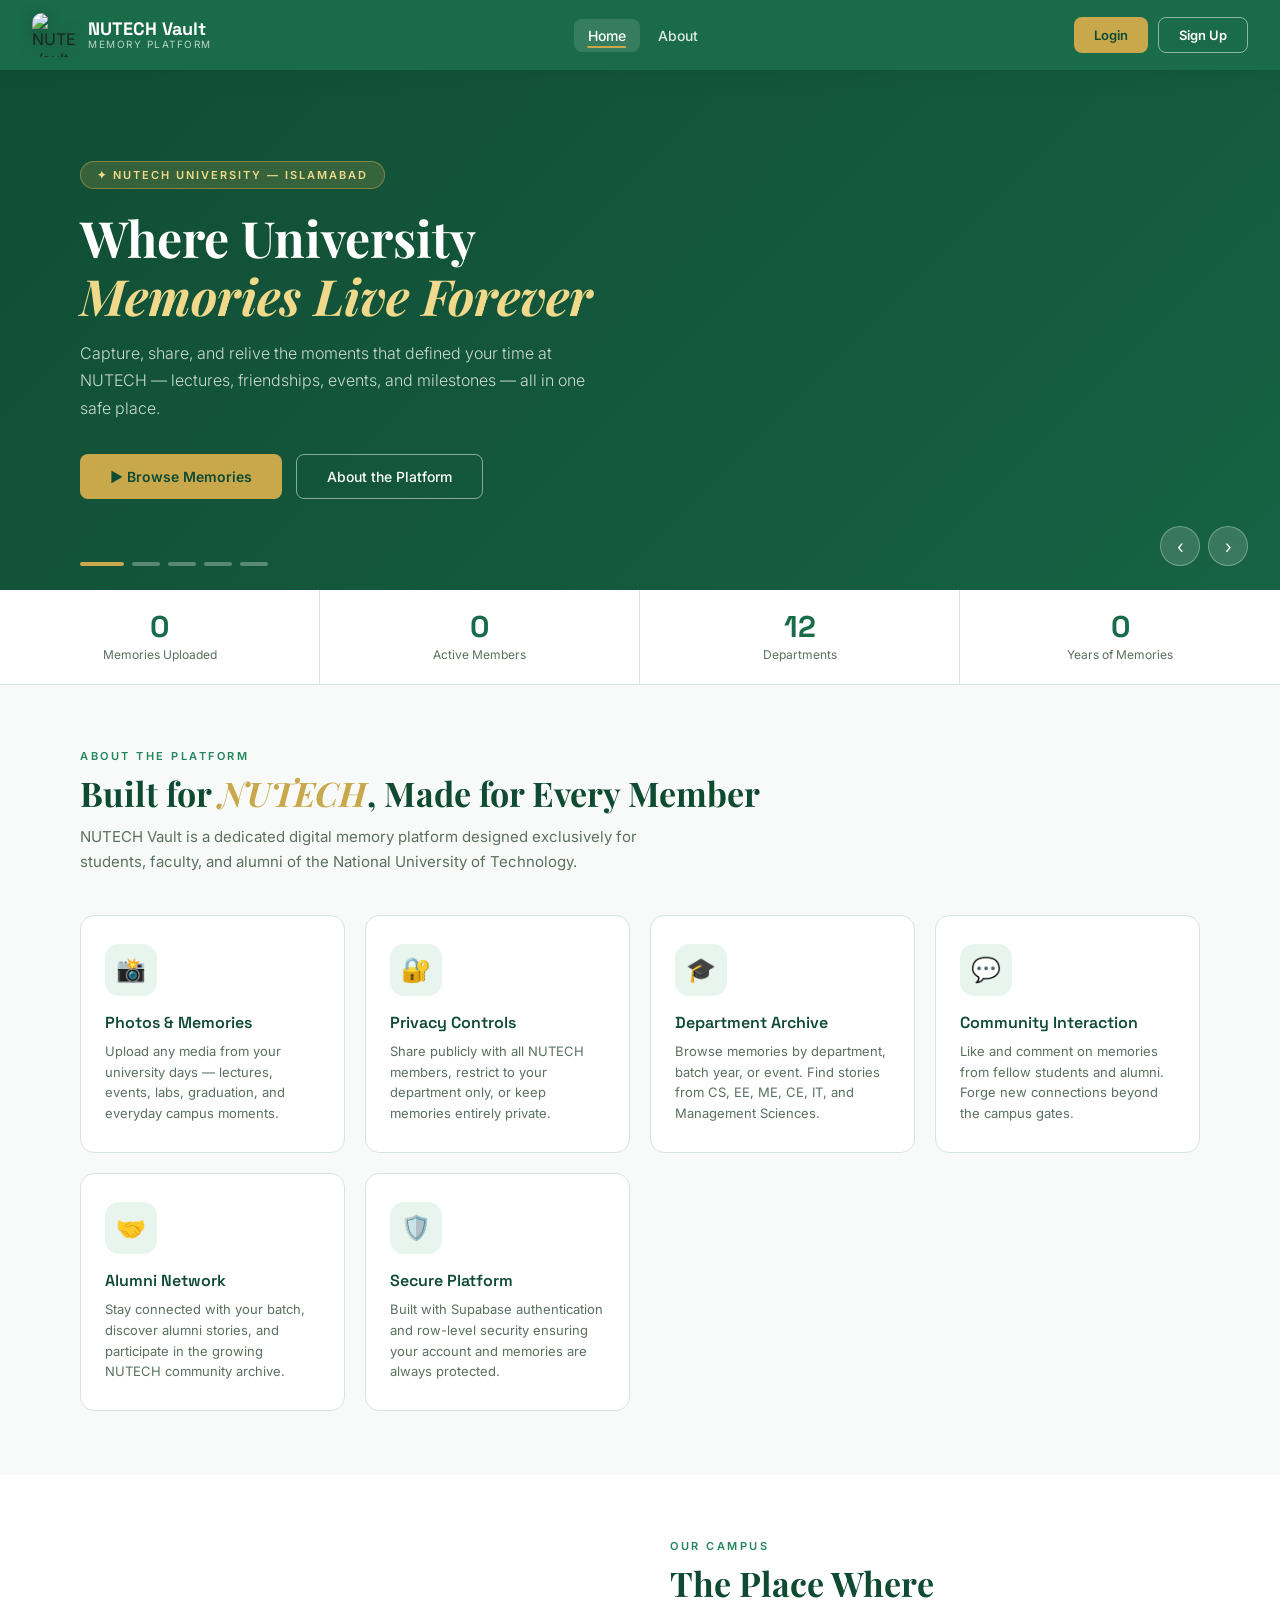
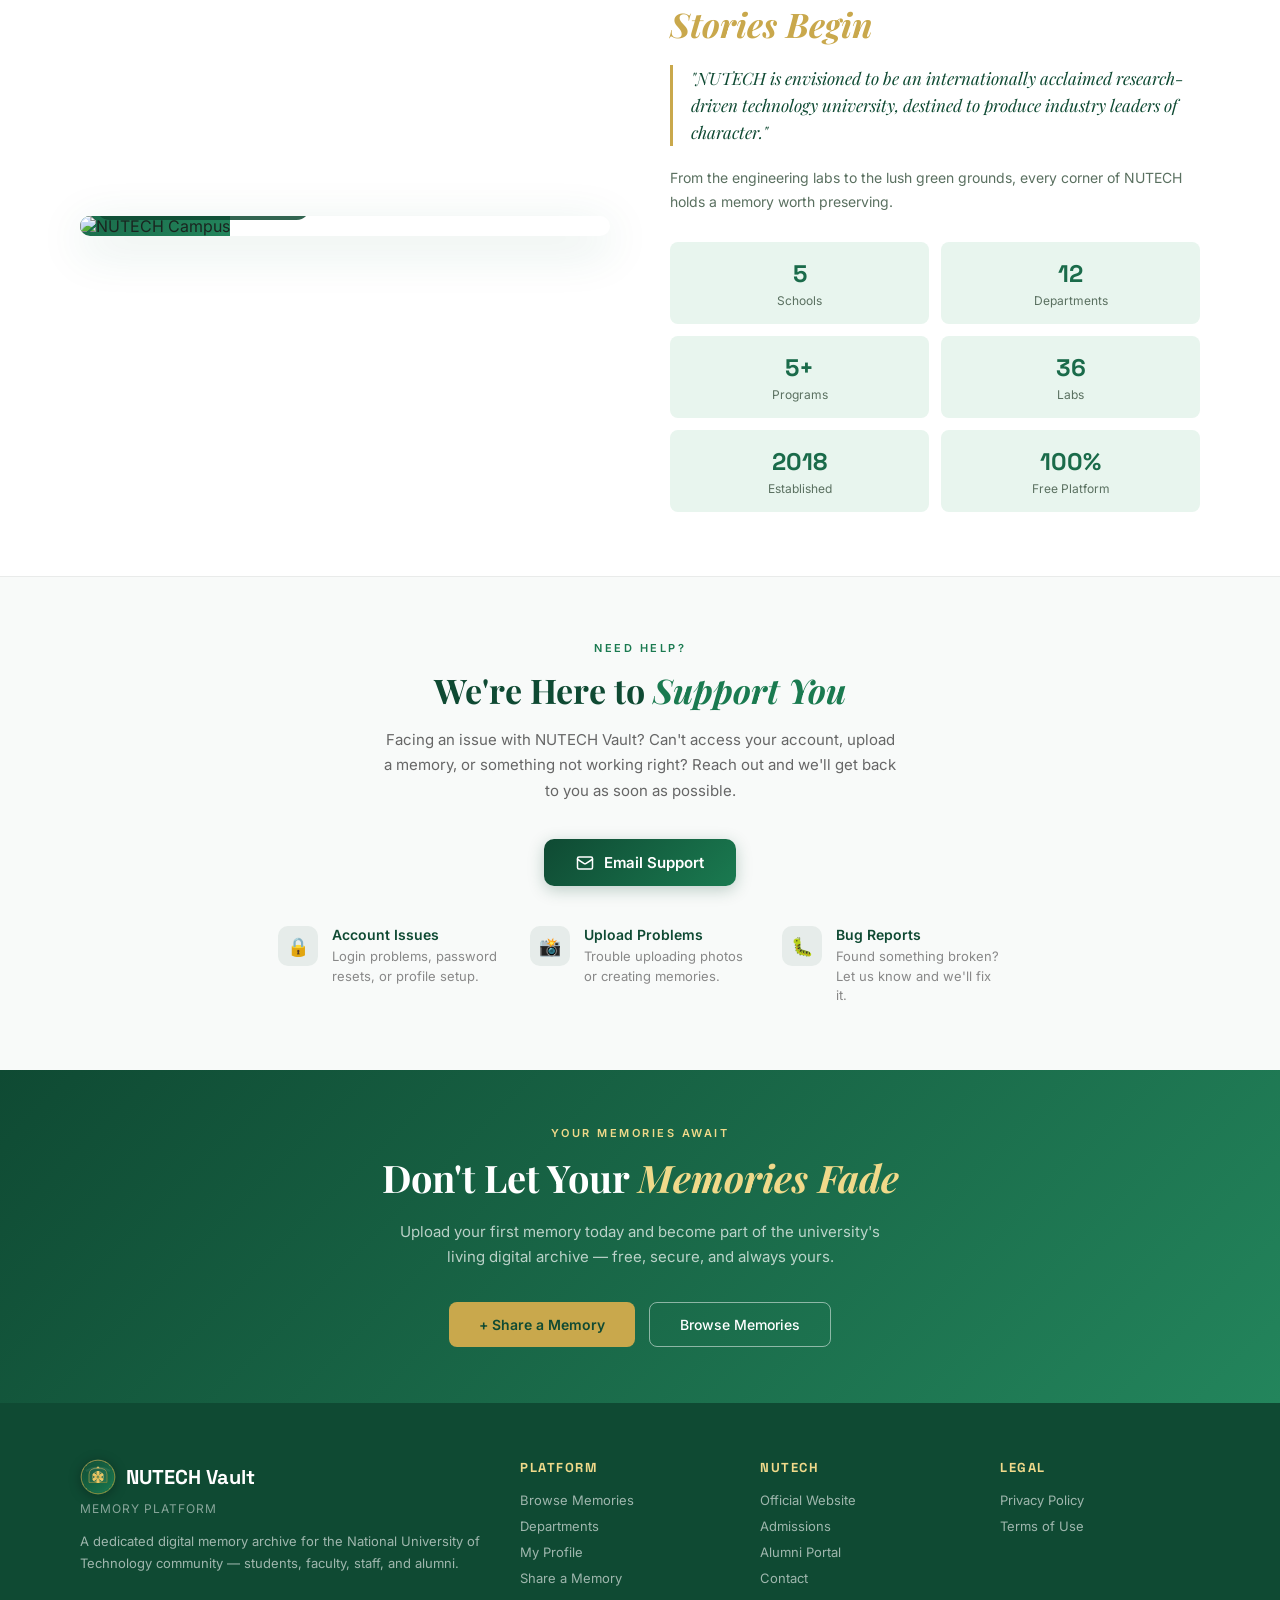
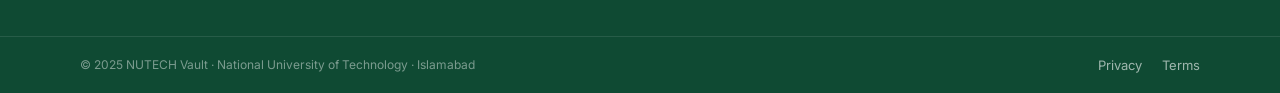
==== index.html @ b5b769e3 "Update index.html" ====
<!DOCTYPE html>
<html lang="en">
<head>
<meta charset="UTF-8">
<meta name="viewport" content="width=device-width, initial-scale=1.0">
<meta name="description" content="NUTECH Vault is a free digital memory platform for students, faculty, and alumni of the National University of Technology (NUTECH), Islamabad. Access university memories, department archives, and more.">
<meta name="keywords" content="NUTECH Vault, NUTECH, National University of Technology, university memories, NUTECH students, Islamabad university, NUTECH alumni">
<meta name="author" content="NUTECH Vault">
<meta name="robots" content="index, follow">

<!-- Open Graph / WhatsApp / Facebook preview -->
<meta property="og:type" content="website">
<meta property="og:url" content="https://nutech-vault.netlify.app/">
<meta property="og:title" content="NUTECH Vault — University Memory Platform">
<meta property="og:description" content="A free digital memory platform for NUTECH students, faculty, and alumni. Preserve and share your university memories.">
<meta property="og:image" content="https://nutech-vault.netlify.app/IMG_2623.png">

<!-- Twitter / X preview -->
<meta name="twitter:card" content="summary_large_image">
<meta name="twitter:title" content="NUTECH Vault — University Memory Platform">
<meta name="twitter:description" content="A free digital memory platform for NUTECH students, faculty, and alumni.">
<meta name="twitter:image" content="https://nutech-vault.netlify.app/IMG_2623.png">

<title>NUTECH Vault — University Memory Platform</title>

<!-- Favicon -->
<link rel="icon" type="image/x-icon" href="favicon.ico">
<link rel="icon" type="image/png" sizes="32x32" href="favicon-32x32.png">
<link rel="icon" type="image/png" sizes="16x16" href="favicon-16x16.png">
<link rel="apple-touch-icon" sizes="180x180" href="apple-touch-icon.png">
<link rel="manifest" href="site.webmanifest">
<link rel="preconnect" href="https://fonts.googleapis.com">
<link href="https://fonts.googleapis.com/css2?family=Playfair+Display:ital,wght@0,500;0,700;1,500&family=Inter:wght@300;400;500;600&family=Space+Grotesk:wght@400;500;600;700&display=swap" rel="stylesheet">

<!-- Stylesheet -->
<link rel="stylesheet" href="style.css">

<!-- Supabase SDK -->
<script src="https://cdn.jsdelivr.net/npm/@supabase/supabase-js@2"></script>

<!-- JSON-LD: Google Search logo, description, and organization info -->
<script type="application/ld+json">
{
  "@context": "https://schema.org",
  "@type": "WebSite",
  "name": "NUTECH Vault",
  "url": "https://nutech-vault.netlify.app/",
  "description": "NUTECH Vault is a free digital memory platform for students, faculty, and alumni of the National University of Technology (NUTECH), Islamabad. Capture, share, and relive your university memories.",
  "potentialAction": {
    "@type": "SearchAction",
    "target": {
      "@type": "EntryPoint",
      "urlTemplate": "https://nutech-vault.netlify.app/?q={search_term_string}"
    },
    "query-input": "required name=search_term_string"
  }
}
</script>
<script type="application/ld+json">
{
  "@context": "https://schema.org",
  "@type": "Organization",
  "name": "NUTECH Vault",
  "url": "https://nutech-vault.netlify.app/",
  "logo": {
    "@type": "ImageObject",
    "url": "https://nutech-vault.netlify.app/android-chrome-512x512.png",
    "width": 512,
    "height": 512
  },
  "description": "A free digital memory platform for NUTECH students, faculty, and alumni. Preserve and share your university moments — lectures, events, friendships, and milestones — all in one safe place.",
  "sameAs": [
    "https://github.com/zafarikomail-cmd/nutech-vault"
  ],
  "foundingDate": "2025",
  "areaServed": "Islamabad, Pakistan",
  "knowsAbout": [
    "University Memories",
    "NUTECH",
    "National University of Technology",
    "Student Archives",
    "Academic Events"
  ]
}
</script>
</head>
<body>

<!-- ══════════════════════════════════════════════════
     TOAST NOTIFICATION CONTAINER
══════════════════════════════════════════════════ -->
<div class="toast-container" id="toast-container" aria-live="polite" aria-atomic="false"></div>

<!-- ══════════════════════════════════════════════════
     LOADING OVERLAY
══════════════════════════════════════════════════ -->
<div id="loadingOverlay" class="loading-overlay">
  <div class="loading-spinner"></div>
</div>

<!-- ══════════════════════════════════════════════════
     NAVBAR
══════════════════════════════════════════════════ -->
<nav class="navbar" id="main-nav">
  <div class="nav-brand" onclick="showPage('home')" style="cursor:pointer">
    <img class="nav-logo-img" src="IMG_2623.png" alt="NUTECH Vault Logo">
    <div class="nav-brand-text">
      <span class="nav-brand-name">NUTECH Vault</span>
      <span class="nav-brand-sub">Memory Platform</span>
    </div>
  </div>

  <!-- Guest navigation -->
  <ul class="nav-center" id="nav-links-guest" style="list-style:none;display:flex;gap:4px">
    <li><button class="nav-link active" data-page="home" onclick="showPage('home')">Home</button></li>
    <li><button class="nav-link" data-page="about" onclick="showPage('about')">About</button></li>
  </ul>

  <!-- Authenticated navigation -->
  <ul class="nav-center" id="nav-links-auth" style="list-style:none;display:none;gap:4px">
    <li><button class="nav-link" data-page="home" onclick="showPage('home')">Home</button></li>
    <li><button class="nav-link" data-page="memories" onclick="showPage('memories')">Memories</button></li>
    <li><button class="nav-link" data-page="departments" onclick="showPage('departments')">Departments</button></li>
    <li><button class="nav-link" data-page="about" onclick="showPage('about')">About</button></li>
    <li><button class="nav-link" data-page="profile" onclick="showPage('profile')">My Profile</button></li>
  </ul>

  <div class="nav-right">
    <!-- Guest buttons -->
    <div id="nav-guest-actions" style="display:flex;gap:10px">
      <button class="nav-btn" onclick="showPage('login')">Login</button>
      <button class="nav-btn" style="background:transparent;border:1.5px solid rgba(255,255,255,0.5);color:#fff" onclick="showPage('signup')">Sign Up</button>
    </div>
    <!-- Authenticated user -->
    <div class="nav-right" id="nav-user-actions" style="display:none;gap:10px;align-items:center">
      <div class="nav-avatar" id="nav-user-initials" onclick="showPage('profile')" title="My Profile" style="cursor:pointer">U</div>
      <span id="nav-user-name" style="color:rgba(255,255,255,0.85);font-size:14px;font-weight:500"></span>
      <button class="nav-btn" id="btn-logout" style="background:rgba(255,255,255,0.15);font-size:13px;padding:7px 14px">Sign Out</button>
    </div>
  </div>

  <!-- Hamburger (mobile) -->
  <button class="hamburger" id="hamburger-btn" aria-label="Toggle navigation menu">
    <span></span><span></span><span></span>
  </button>
</nav>

<!-- Mobile menu -->
<div class="mobile-menu" id="mobile-menu">
  <button class="mobile-menu-close" onclick="document.getElementById('mobile-menu').classList.remove('open')" aria-label="Close menu">✕</button>
  <a onclick="showPage('home');document.getElementById('mobile-menu').classList.remove('open')">🏠 Home</a>
  <a onclick="showPage('about');document.getElementById('mobile-menu').classList.remove('open')">ℹ️ About</a>
  <a id="mob-memories-link" onclick="showPage('memories');document.getElementById('mobile-menu').classList.remove('open')" style="display:none">📸 Memories</a>
  <a id="mob-departments-link" onclick="showPage('departments');document.getElementById('mobile-menu').classList.remove('open')" style="display:none">🏛️ Departments</a>
  <a id="mob-profile-link" onclick="showPage('profile');document.getElementById('mobile-menu').classList.remove('open')" style="display:none">👤 My Profile</a>
  <div class="mobile-divider"></div>
  <a id="mob-login-link" onclick="showPage('login');document.getElementById('mobile-menu').classList.remove('open')">🔑 Sign In</a>
  <a id="mob-signup-link" onclick="showPage('signup');document.getElementById('mobile-menu').classList.remove('open')">✨ Sign Up</a>
  <a id="mob-logout-link" onclick="document.getElementById('btn-logout').click();document.getElementById('mobile-menu').classList.remove('open')" style="display:none">🚪 Sign Out</a>
</div>


<!-- ══════════════════════════════════════════════════
     HOME PAGE
══════════════════════════════════════════════════ -->
<div id="page-home" class="page active">

  <!-- Hero Slideshow -->
  <div class="hero">
    <div class="slide active">
      <div class="slide-bg" style="background-image:url('https://nutech.edu.pk/imgs/slider/50544slide_pc_02.webp');background-color:#1a6b4a"></div>
      <div class="slide-overlay"></div>
      <div class="slide-content">
        <div class="slide-badge">✦ NUTECH University — Islamabad</div>
        <h1 class="slide-title">Where University<br><em>Memories Live Forever</em></h1>
        <p class="slide-desc">Capture, share, and relive the moments that defined your time at NUTECH — lectures, friendships, events, and milestones — all in one safe place.</p>
        <div class="slide-cta">
          <button class="btn-primary" onclick="navigateTo('memories')">▶ Browse Memories</button>
          <button class="btn-ghost-white" onclick="showPage('about')">About the Platform</button>
        </div>
      </div>
    </div>
    <div class="slide">
      <div class="slide-bg" style="background-image:url('nutech-campus-3.png');background-color:#0f4a33"></div>
      <div class="slide-overlay"></div>
      <div class="slide-content">
        <div class="slide-badge">✦ For NUTECH Members Only</div>
        <h1 class="slide-title">Your Academic Journey,<br><em>Archived with Pride</em></h1>
        <p class="slide-desc">From first-year orientation to graduation day — every chapter of your NUTECH story belongs here. Private, secure, and always yours.</p>
        <div class="slide-cta">
          <button class="btn-primary" onclick="navigateTo('departments')">Explore Departments</button>
          <button class="btn-ghost-white" onclick="navigateTo('memories')">Browse Memories</button>
        </div>
      </div>
    </div>
    <div class="slide">
      <div class="slide-bg" style="background-image:url('nutech-students.png');background-color:#23855c"></div>
      <div class="slide-overlay"></div>
      <div class="slide-content">
        <div class="slide-badge">✦ Leading to Progress and Excellence</div>
        <h1 class="slide-title">Share Memories,<br><em>Build a Legacy</em></h1>
        <p class="slide-desc">Connect with alumni, discover stories from past batches, and contribute to the living archive of NUTECH's proud history and vibrant culture.</p>
        <div class="slide-cta">
          <button class="btn-primary" onclick="showPage('memories')">Browse Memories</button>
          <button class="btn-ghost-white" onclick="showPage('about')">About the Platform</button>
        </div>
      </div>
    </div>
    <div class="slide">
      <div class="slide-bg" style="background-image:url('nutech-campus-1.png');background-color:#1a6b4a"></div>
      <div class="slide-overlay"></div>
      <div class="slide-content">
        <div class="slide-badge">✦ NUTECH Campus — Islamabad</div>
        <h1 class="slide-title">Our Campus,<br><em>Your Second Home</em></h1>
        <p class="slide-desc">Every corner of NUTECH holds a story worth preserving — from the engineering labs to the green grounds that witnessed your best years.</p>
        <div class="slide-cta">
          <button class="btn-primary" onclick="navigateTo('memories')">Browse Memories</button>
          <button class="btn-ghost-white" onclick="showPage('about')">About the Platform</button>
        </div>
      </div>
    </div>
    <div class="slide">
      <div class="slide-bg" style="background-image:url('nutech-campus-2.jpg');background-color:#0f4a33"></div>
      <div class="slide-overlay"></div>
      <div class="slide-content">
        <div class="slide-badge">✦ National University of Technology</div>
        <h1 class="slide-title">Pride of NUTECH,<br><em>Preserved Forever</em></h1>
        <p class="slide-desc">From the Administration Block to graduation day — archive every milestone of your NUTECH journey in one secure, permanent place.</p>
        <div class="slide-cta">
          <button class="btn-primary" onclick="showPage('signup')">Join the Archive</button>
          <button class="btn-ghost-white" onclick="navigateTo('memories')">Browse Memories</button>
        </div>
      </div>
    </div>
    <div class="slide-indicators">
      <button class="slide-dot active" onclick="goSlide(0)"></button>
      <button class="slide-dot" onclick="goSlide(1)"></button>
      <button class="slide-dot" onclick="goSlide(2)"></button>
      <button class="slide-dot" onclick="goSlide(3)"></button>
      <button class="slide-dot" onclick="goSlide(4)"></button>
    </div>
    <div class="slide-arrows">
      <button class="slide-arrow" onclick="prevSlide()">&#8249;</button>
      <button class="slide-arrow" onclick="nextSlide()">&#8250;</button>
    </div>
  </div>

  <!-- Stats Bar -->
  <div class="stats-bar">
    <div class="stat-item"><div class="stat-num">0</div><div class="stat-label">Memories Uploaded</div></div>
    <div class="stat-item"><div class="stat-num">0</div><div class="stat-label">Active Members</div></div>
    <div class="stat-item"><div class="stat-num">12</div><div class="stat-label">Departments</div></div>
    <div class="stat-item"><div class="stat-num">0</div><div class="stat-label">Years of Memories</div></div>
  </div>

  <!-- Features Section -->
  <div class="section">
    <div class="section-header">
      <div class="section-label">About the Platform</div>
      <h2 class="section-title">Built for <em>NUTECH</em>, Made for Every Member</h2>
      <p class="section-sub">NUTECH Vault is a dedicated digital memory platform designed exclusively for students, faculty, and alumni of the National University of Technology.</p>
    </div>
    <div class="features-grid">
      <div class="feature-card reveal">
        <div class="feature-icon">📸</div>
        <div class="feature-title">Photos & Memories</div>
        <div class="feature-desc">Upload any media from your university days — lectures, events, labs, graduation, and everyday campus moments.</div>
      </div>
      <div class="feature-card reveal">
        <div class="feature-icon">🔐</div>
        <div class="feature-title">Privacy Controls</div>
        <div class="feature-desc">Share publicly with all NUTECH members, restrict to your department only, or keep memories entirely private.</div>
      </div>
      <div class="feature-card reveal">
        <div class="feature-icon">🎓</div>
        <div class="feature-title">Department Archive</div>
        <div class="feature-desc">Browse memories by department, batch year, or event. Find stories from CS, EE, ME, CE, IT, and Management Sciences.</div>
      </div>
      <div class="feature-card reveal">
        <div class="feature-icon">💬</div>
        <div class="feature-title">Community Interaction</div>
        <div class="feature-desc">Like and comment on memories from fellow students and alumni. Forge new connections beyond the campus gates.</div>
      </div>
      <div class="feature-card reveal">
        <div class="feature-icon">🤝</div>
        <div class="feature-title">Alumni Network</div>
        <div class="feature-desc">Stay connected with your batch, discover alumni stories, and participate in the growing NUTECH community archive.</div>
      </div>
      <div class="feature-card reveal">
        <div class="feature-icon">🛡️</div>
        <div class="feature-title">Secure Platform</div>
        <div class="feature-desc">Built with Supabase authentication and row-level security ensuring your account and memories are always protected.</div>
      </div>
    </div>
  </div>

  <!-- Campus Section -->
  <div class="campus-section">
    <div class="campus-inner">
      <div class="campus-img-wrap reveal">
        <img class="campus-img" src="https://nutech.edu.pk/imgs/slider/50544slide_pc_02.webp" alt="NUTECH Campus"
          onerror="this.style.background='linear-gradient(135deg,#1a6b4a,#23855c)';this.style.height='360px'">
        <div class="campus-img-label">📍 NUTECH Campus, Islamabad</div>
      </div>
      <div class="campus-text reveal">
        <div class="section-label">Our Campus</div>
        <h2 class="section-title">The Place Where<br><em>Stories Begin</em></h2>
        <div class="campus-quote">"NUTECH is envisioned to be an internationally acclaimed research-driven technology university, destined to produce industry leaders of character."</div>
        <p style="font-size:14px;color:var(--text-muted);line-height:1.7">From the engineering labs to the lush green grounds, every corner of NUTECH holds a memory worth preserving.</p>
        <div class="campus-stat-row">
          <div class="campus-stat-box"><div class="campus-stat-num">5</div><div class="campus-stat-text">Schools</div></div>
          <div class="campus-stat-box"><div class="campus-stat-num">12</div><div class="campus-stat-text">Departments</div></div>
          <div class="campus-stat-box"><div class="campus-stat-num">5+</div><div class="campus-stat-text">Programs</div></div>
          <div class="campus-stat-box"><div class="campus-stat-num">36</div><div class="campus-stat-text">Labs</div></div>
          <div class="campus-stat-box"><div class="campus-stat-num">2018</div><div class="campus-stat-text">Established</div></div>
          <div class="campus-stat-box"><div class="campus-stat-num">100%</div><div class="campus-stat-text">Free Platform</div></div>
        </div>
      </div>
    </div>
  </div>


  <!-- Support Section -->
  <div style="background:#f8faf9;padding:64px 80px;text-align:center;border-top:1px solid rgba(0,0,0,0.06)">
    <div style="font-size:11px;letter-spacing:2.5px;text-transform:uppercase;color:#1a7a50;font-weight:600;margin-bottom:12px">Need Help?</div>
    <h2 style="font-family:'Playfair Display',serif;font-size:34px;color:#0f4a33;margin:0 0 14px">We&#39;re Here to <em style="color:#1a7a50">Support You</em></h2>
    <p style="font-size:15px;color:#666;max-width:520px;margin:0 auto 36px;line-height:1.7">Facing an issue with NUTECH Vault? Can&#39;t access your account, upload a memory, or something not working right? Reach out and we&#39;ll get back to you as soon as possible.</p>
    <div style="margin-bottom:40px">
      <a href="mailto:zafarikomail@gmail.com"
         style="display:inline-flex;align-items:center;gap:10px;background:linear-gradient(135deg,#0f4a33,#1a7a50);color:white;text-decoration:none;padding:14px 32px;border-radius:10px;font-size:15px;font-weight:600;box-shadow:0 4px 16px rgba(15,74,51,0.25)">
        <svg width="18" height="18" viewBox="0 0 24 24" fill="none" stroke="currentColor" stroke-width="2" stroke-linecap="round" stroke-linejoin="round"><rect x="2" y="4" width="20" height="16" rx="2"/><path d="m22 7-8.97 5.7a1.94 1.94 0 0 1-2.06 0L2 7"/></svg>
        Email Support
      </a>

    </div>
    <div style="display:flex;gap:32px;justify-content:center;flex-wrap:wrap">
      <div style="display:flex;align-items:flex-start;gap:14px;max-width:220px;text-align:left">
        <div style="width:40px;height:40px;border-radius:10px;background:rgba(15,74,51,0.08);display:flex;align-items:center;justify-content:center;flex-shrink:0;font-size:18px">&#128274;</div>
        <div><div style="font-weight:600;color:#0f4a33;font-size:14px;margin-bottom:4px">Account Issues</div><div style="font-size:13px;color:#888;line-height:1.5">Login problems, password resets, or profile setup.</div></div>
      </div>
      <div style="display:flex;align-items:flex-start;gap:14px;max-width:220px;text-align:left">
        <div style="width:40px;height:40px;border-radius:10px;background:rgba(15,74,51,0.08);display:flex;align-items:center;justify-content:center;flex-shrink:0;font-size:18px">&#128248;</div>
        <div><div style="font-weight:600;color:#0f4a33;font-size:14px;margin-bottom:4px">Upload Problems</div><div style="font-size:13px;color:#888;line-height:1.5">Trouble uploading photos or creating memories.</div></div>
      </div>
      <div style="display:flex;align-items:flex-start;gap:14px;max-width:220px;text-align:left">
        <div style="width:40px;height:40px;border-radius:10px;background:rgba(15,74,51,0.08);display:flex;align-items:center;justify-content:center;flex-shrink:0;font-size:18px">&#128027;</div>
        <div><div style="font-weight:600;color:#0f4a33;font-size:14px;margin-bottom:4px">Bug Reports</div><div style="font-size:13px;color:#888;line-height:1.5">Found something broken? Let us know and we&#39;ll fix it.</div></div>
      </div>
    </div>
  </div>

  <!-- CTA Banner -->
  <div style="background:linear-gradient(135deg,var(--green-dark),var(--green-mid));padding:56px 80px;text-align:center">
    <div style="font-size:11px;letter-spacing:2.5px;text-transform:uppercase;color:var(--gold-light);font-weight:600;margin-bottom:12px">Your Memories Await</div>
    <h2 style="font-family:'Playfair Display',serif;font-size:38px;color:var(--white);margin-bottom:16px">Don't Let Your <em style="color:var(--gold-light)">Memories Fade</em></h2>
    <p style="font-size:15px;color:rgba(255,255,255,0.7);max-width:520px;margin:0 auto 32px;line-height:1.7">Upload your first memory today and become part of the university's living digital archive — free, secure, and always yours.</p>
    <div style="display:flex;gap:14px;justify-content:center;flex-wrap:wrap">
      <button class="btn-primary" onclick="navigateTo('memories');setTimeout(()=>document.getElementById('btn-add-memory')?.click(),400)">+ Share a Memory</button>
      <button class="btn-ghost-white" onclick="navigateTo('memories')">Browse Memories</button>
    </div>
  </div>

  <!-- Footer -->
  <footer class="footer">
    <div class="footer-main">
      <div>
        <div style="display:flex;align-items:center;gap:10px;margin-bottom:6px">
          <img src="[data-uri]" alt="NUTECH Vault" style="width:36px;height:36px;border-radius:8px;filter:drop-shadow(0 2px 6px rgba(0,0,0,0.3))">
          <div class="footer-brand-name" style="margin-bottom:0">NUTECH Vault</div>
        </div>
        <div class="footer-brand-tag">Memory Platform</div>
        <p class="footer-brand-desc">A dedicated digital memory archive for the National University of Technology community — students, faculty, staff, and alumni.</p>
      </div>
      <div>
        <div class="footer-col-title">Platform</div>
        <a class="footer-link" onclick="navigateTo('memories')" style="cursor:pointer">Browse Memories</a>
        <a class="footer-link" onclick="navigateTo('departments')" style="cursor:pointer">Departments</a>
        <a class="footer-link" onclick="navigateTo('profile')" style="cursor:pointer">My Profile</a>
        <a class="footer-link" onclick="navigateTo('memories');setTimeout(()=>document.getElementById('btn-add-memory')?.click(),400)" style="cursor:pointer">Share a Memory</a>
      </div>
      <div>
        <div class="footer-col-title">NUTECH</div>
        <a class="footer-link" href="https://nutech.edu.pk" target="_blank">Official Website</a>
        <a class="footer-link" href="https://nutech.edu.pk/admissions/" target="_blank">Admissions</a>
        <a class="footer-link" href="https://alumni.nutech.edu.pk" target="_blank">Alumni Portal</a>
        <a class="footer-link" href="https://nutech.edu.pk/contact-us/" target="_blank">Contact</a>
      </div>
      <div>
        <div class="footer-col-title">Legal</div>
        <a class="footer-link" onclick="showPage('privacy')" style="cursor:pointer">Privacy Policy</a>
        <a class="footer-link" onclick="showPage('terms')" style="cursor:pointer">Terms of Use</a>
      </div>
    </div>
    <div class="footer-bottom">
      <span>© 2025 NUTECH Vault · National University of Technology · Islamabad</span>
      <div class="footer-bottom-links">
        <a class="footer-link" onclick="showPage('privacy')" style="margin:0;cursor:pointer">Privacy</a>
        <a class="footer-link" onclick="showPage('terms')" style="margin:0;cursor:pointer">Terms</a>
      </div>
    </div>
  </footer>
</div>


<!-- ══════════════════════════════════════════════════
     MEMORIES PAGE (requires login)
══════════════════════════════════════════════════ -->
<div id="page-memories" class="page">

  <div class="dept-bg">
    <div class="dept-inner" style="padding-top:48px;padding-bottom:0">
      <div class="dept-label">Community Archive</div>
      <h2 class="dept-title">The Memory <em style="color:var(--gold-light);font-style:italic">Vault</em></h2>
      <p class="dept-sub">Explore thousands of stories shared by NUTECH students and alumni spanning every department and batch year.</p>
    </div>
  </div>

  <div class="section">
    <!-- Toolbar -->
    <div style="display:flex;gap:16px;align-items:center;flex-wrap:wrap;margin-bottom:20px">
      <div class="search-wrap" style="flex:1;min-width:240px">
        <span class="search-icon">🔍</span>
        <input class="search-input" type="text" id="memory-search" placeholder="Search by title, content, or author…">
      </div>
      <select class="form-input" id="memory-cat-filter" style="width:auto;min-width:160px;border-radius:50px;padding:10px 18px">
        <option value="">All Categories</option>
        <option>Event</option><option>Graduation</option><option>Sports</option>
        <option>Cultural</option><option>Academic</option><option>Trip</option>
        <option>Friendship</option><option>Achievement</option><option>Farewell</option>
        <option>Welcome</option><option>Workshop</option><option>Research</option>
        <option>Internship</option><option>Conference</option>
      </select>
      <select class="form-input" id="memory-dept-filter" style="width:auto;min-width:180px;border-radius:50px;padding:10px 18px">
        <option value="">All Departments</option>
        <option>Computer Science</option><option>Artificial Intelligence</option>
        <option>Software Engineering</option><option>Information Technology</option>
        <option>Cyber Security</option><option>Electrical Engineering</option>
        <option>Mechanical Engineering</option><option>Civil Engineering</option>
        <option>Computer Engineering</option><option>Physics</option>
        <option>Mathematics</option><option>Chemistry</option><option>English</option>
      </select>
      <button class="btn-primary" id="btn-add-memory">+ Share Memory</button>
    </div>

    <!-- Memory grid -->
    <div class="memory-grid" id="memories-grid">
      <div class="memory-card skeleton-card" style="height:350px"></div>
      <div class="memory-card skeleton-card" style="height:350px"></div>
      <div class="memory-card skeleton-card" style="height:350px"></div>
    </div>
  </div>

  <footer class="footer">
    <div class="footer-bottom" style="max-width:none;border-top:1px solid rgba(255,255,255,0.1)">
      <span>© 2025 NUTECH Vault · National University of Technology</span>
    </div>
  </footer>
</div>


<!-- ══════════════════════════════════════════════════
     DEPARTMENTS PAGE (requires login)
══════════════════════════════════════════════════ -->
<div id="page-departments" class="page">
  <div class="dept-bg">
    <div class="dept-inner">
      <div class="dept-label">Academic Departments</div>
      <h2 class="dept-title">Explore NUTECH's <em style="color:var(--gold-light);font-style:italic">Departments</em></h2>
      <p class="dept-sub">Browse memories and information from all six academic departments.</p>
      <div class="dept-grid" id="dept-grid">
        <!-- Rendered by app.js -->
      </div>
    </div>
  </div>
  <footer class="footer">
    <div class="footer-bottom" style="max-width:none;border-top:1px solid rgba(255,255,255,0.1)">
      <span>© 2025 NUTECH Vault · National University of Technology</span>
    </div>
  </footer>
</div>


<!-- ══════════════════════════════════════════════════
     ABOUT PAGE (public)
══════════════════════════════════════════════════ -->
<div id="page-about" class="page">
  <div style="background:linear-gradient(135deg,var(--green-dark),var(--green));padding:72px 80px;text-align:center">
    <div style="font-size:11px;letter-spacing:2.5px;text-transform:uppercase;color:var(--gold-light);font-weight:600;margin-bottom:14px">About the Platform</div>
    <h1 style="font-family:'Playfair Display',serif;font-size:48px;color:var(--white);margin-bottom:18px">NUTECH <em style="color:var(--gold-light)">Vault</em></h1>
    <p style="font-size:17px;color:rgba(255,255,255,0.75);max-width:600px;margin:0 auto;line-height:1.7">A digital memory archive built by students, for the entire NUTECH community — designed to preserve university life for generations to come.</p>
  </div>

  <div class="section">
    <div style="display:grid;grid-template-columns:1fr 1fr;gap:48px;align-items:center;margin-bottom:64px">
      <div class="reveal">
        <div class="section-label">Our Mission</div>
        <h2 class="section-title">Why We Built <em>NUTECH Vault</em></h2>
        <p style="font-size:15px;color:var(--text-muted);line-height:1.8;margin-top:16px">University life passes faster than anyone expects. The friendships, the late-night study sessions, the first lecture, the final exam, the graduation ceremony — these moments deserve more than a fading phone gallery.</p>
        <p style="font-size:15px;color:var(--text-muted);line-height:1.8;margin-top:14px">NUTECH Vault gives every member of the NUTECH family a permanent, institutional home for their memories — free, secure, and always accessible.</p>
        <button class="btn-primary" style="margin-top:24px" onclick="showPage('signup')">Join the Archive →</button>
      </div>
      <div class="reveal" style="background:var(--green-light);border-radius:var(--radius);padding:36px;border:1px solid var(--border)">
        <h3 style="font-family:'Playfair Display',serif;font-size:22px;color:var(--green-dark);margin-bottom:20px">Built on Supabase</h3>
        <p style="font-size:14px;color:var(--text-muted);line-height:1.7;margin-bottom:16px">This platform uses Supabase for real-time database, secure authentication, and cloud storage — ensuring your memories are always safe.</p>
        <div style="background:var(--white);border-radius:var(--radius-sm);padding:14px 16px;border-left:4px solid var(--green)">
          <div style="font-size:13px;font-weight:600;color:var(--green-dark);margin-bottom:4px">How it works</div>
          <div style="font-size:12px;color:var(--text-muted);line-height:1.6">Sign up → Upload memories → They save to Supabase cloud → Share with the NUTECH community forever.</div>
        </div>
      </div>
    </div>

    <div style="background:var(--white);border:1px solid var(--border);border-radius:var(--radius);padding:40px;margin-bottom:40px" class="reveal">
      <div class="section-label" style="margin-bottom:10px">Key Features</div>
      <h3 class="section-title" style="font-size:26px;margin-bottom:24px">Built to <em>Last</em></h3>
      <div style="display:grid;grid-template-columns:repeat(auto-fit,minmax(180px,1fr));gap:16px">
        <div style="text-align:center;padding:20px;background:var(--green-light);border-radius:var(--radius-sm)"><div style="font-size:28px;margin-bottom:8px">📸</div><div style="font-size:13px;font-weight:600;color:var(--green-dark)">Photo Upload</div><div style="font-size:12px;color:var(--text-muted)">With drag & drop</div></div>
        <div style="text-align:center;padding:20px;background:var(--green-light);border-radius:var(--radius-sm)"><div style="font-size:28px;margin-bottom:8px">💬</div><div style="font-size:13px;font-weight:600;color:var(--green-dark)">Comments</div><div style="font-size:12px;color:var(--text-muted)">Community discussion</div></div>
        <div style="text-align:center;padding:20px;background:var(--green-light);border-radius:var(--radius-sm)"><div style="font-size:28px;margin-bottom:8px">❤️</div><div style="font-size:13px;font-weight:600;color:var(--green-dark)">Likes</div><div style="font-size:12px;color:var(--text-muted)">Show appreciation</div></div>
        <div style="text-align:center;padding:20px;background:var(--green-light);border-radius:var(--radius-sm)"><div style="font-size:28px;margin-bottom:8px">🔐</div><div style="font-size:13px;font-weight:600;color:var(--green-dark)">Privacy Controls</div><div style="font-size:12px;color:var(--text-muted)">Public / Dept / Private</div></div>
      </div>
    </div>

    <div style="background:var(--white);border:1px solid var(--border);border-radius:var(--radius);padding:40px;margin-bottom:40px" class="reveal">
      <div class="section-label" style="margin-bottom:10px">Meet the Team</div>
      <h3 class="section-title" style="font-size:26px;margin-bottom:24px">Built by <em>NUTECH Students</em></h3>
      <div style="display:grid;grid-template-columns:repeat(auto-fit,minmax(240px,1fr));gap:20px">
        <div style="display:flex;align-items:center;gap:16px;padding:20px;background:var(--green-light);border-radius:var(--radius-sm);border:1px solid var(--border)">
          <div style="width:56px;height:56px;border-radius:50%;background:linear-gradient(135deg,var(--green-dark),var(--green-mid));display:flex;align-items:center;justify-content:center;font-size:20px;font-weight:700;color:var(--white);flex-shrink:0">AK</div>
          <div>
            <div style="font-size:15px;font-weight:600;color:var(--green-dark);margin-bottom:2px">Ahmad Komail Zafari</div>
            <div style="font-size:12px;color:var(--green);font-weight:500;margin-bottom:4px">💻 Developer</div>
            <div style="font-size:12px;color:var(--text-muted)">Information Technology</div>
          </div>
        </div>
        <div style="display:flex;align-items:center;gap:16px;padding:20px;background:var(--green-light);border-radius:var(--radius-sm);border:1px solid var(--border)">
          <div style="width:56px;height:56px;border-radius:50%;background:linear-gradient(135deg,var(--green-dark),var(--green-mid));display:flex;align-items:center;justify-content:center;font-size:20px;font-weight:700;color:var(--white);flex-shrink:0">SW</div>
          <div>
            <div style="font-size:15px;font-weight:600;color:var(--green-dark);margin-bottom:2px">Sayed Mohammad Waiz Sadat</div>
            <div style="font-size:12px;color:var(--green);font-weight:500;margin-bottom:4px">💻 Developer</div>
            <div style="font-size:12px;color:var(--text-muted)">Cyber Security</div>
          </div>
        </div>
      </div>
    </div>
  </div>

  <footer class="footer">
    <div class="footer-bottom" style="max-width:none;border-top:1px solid rgba(255,255,255,0.1)">
      <span>© 2025 NUTECH Vault · National University of Technology</span>
    </div>
  </footer>
</div>


<!-- ══════════════════════════════════════════════════
     PROFILE PAGE (requires login)
══════════════════════════════════════════════════ -->
<div id="page-profile" class="page">
  <div class="profile-banner">
    <div class="profile-inner">
      <div class="profile-avatar-xl" id="profile-avatar-initials">?</div>
      <div>
        <div class="profile-name" id="profile-display-name">Loading…</div>
        <div class="profile-meta-line" id="profile-display-id"></div>
        <div class="profile-badges">
          <div class="badge-pill">✓ NUTECH Member</div>
          <span class="badge-pill" id="profile-badge-dept" style="display:none">🏛️ <span></span></span>
          <span class="badge-pill" id="profile-badge-batch" style="display:none">📅 <span></span></span>
        </div>
      </div>
    </div>
  </div>

  <div class="profile-content-wrap">
    <!-- Sidebar -->
    <div>
      <div class="sidebar-card">
        <div class="sidebar-title">Quick Actions</div>
        <div class="sidebar-actions" style="margin-top:8px">
          <button class="sidebar-action-btn" onclick="showPage('memories');setTimeout(()=>document.getElementById('btn-add-memory').click(),300)">+ Upload Memory</button>
          <button class="sidebar-action-btn" onclick="document.querySelector('[data-tab=\'tab-edit-profile\']').click()">✏️ Edit Profile</button>
          <button class="sidebar-action-btn" id="btn-logout-profile" style="color:#c0392b;border-color:#f5b7b1" onclick="document.getElementById('btn-logout').click()">Sign Out</button>
          <button class="sidebar-action-btn" id="btn-delete-account" style="color:#7b0a0a;border-color:#e57373;background:#fff5f5;margin-top:4px" onclick="confirmDeleteAccount()">🗑️ Delete Account</button>
        </div>
      </div>
    </div>

    <!-- My memories -->
    <div>
      <!-- Profile Tabs -->
      <div class="profile-tabs" style="display:flex;gap:4px;margin-bottom:24px;background:#e8ede9;border-radius:10px;padding:4px">
        <button class="profile-tab active tab-btn" data-tab="tab-my-memories" style="flex:1;padding:10px;border-radius:8px;font-size:14px;cursor:pointer;transition:all 0.3s;border:none;background:var(--white);color:var(--green-dark);font-weight:600">My Memories</button>
        <button class="profile-tab tab-btn" data-tab="tab-edit-profile" style="flex:1;padding:10px;border-radius:8px;font-size:14px;cursor:pointer;transition:all 0.3s;border:none;background:transparent;color:var(--text-muted)">Edit Profile</button>
      </div>

      <div class="profile-tab-content active" id="tab-my-memories">
        <div class="memory-grid" id="my-memories-grid">
          <div class="memory-card skeleton-card" style="height:280px"></div>
          <div class="memory-card skeleton-card" style="height:280px"></div>
        </div>
      </div>

      <div class="profile-tab-content" id="tab-edit-profile" style="display:none">
        <form id="save-profile-form" novalidate>
          <div style="display:grid;grid-template-columns:1fr 1fr;gap:16px">
            <div class="form-group">
              <label class="form-label" for="edit-full-name">Full Name</label>
              <input type="text" id="edit-full-name" class="form-input" placeholder="Your full name">
            </div>
            <div class="form-group">
              <label class="form-label" for="edit-student-id">Student ID</label>
              <input type="text" id="edit-student-id" class="form-input" placeholder="e.g. F25610089">
            </div>
            <div class="form-group">
              <label class="form-label" for="edit-department">Department</label>
              <select id="edit-department" class="form-input">
                <option value="">Select Department</option>
                <option>Computer Science</option>
                <option>Artificial Intelligence</option>
                <option>Software Engineering</option>
                <option>Information Technology</option>
                <option>Cyber Security</option>
                <option>Electrical Engineering</option>
                <option>Mechanical Engineering</option>
                <option>Civil Engineering</option>
                <option>Computer Engineering</option>
                <option>Physics</option>
                <option>Mathematics</option>
                <option>Chemistry</option>
                <option>English</option>
              </select>
            </div>
            <div class="form-group">
              <label class="form-label" for="edit-batch-year">Batch Year</label>
              <input type="number" id="edit-batch-year" class="form-input" placeholder="e.g. 2020" min="2002" max="2035">
            </div>
          </div>
          <button type="submit" class="form-submit" id="btn-save-profile" style="max-width:200px;margin-top:8px">Save Changes</button>
        </form>
      </div>
    </div>
  </div>

  <footer class="footer">
    <div class="footer-bottom" style="max-width:none;border-top:1px solid rgba(255,255,255,0.1)">
      <span>© 2025 NUTECH Vault · National University of Technology</span>
    </div>
  </footer>
</div>


<!-- ══════════════════════════════════════════════════
     LOGIN PAGE
══════════════════════════════════════════════════ -->
<div id="page-login" class="page">
  <div class="login-wrap">
    <!-- Left decorative panel -->
    <div class="login-left">
      <div class="login-logo-wrap">
        <img class="login-logo" src="IMG_2623.png" alt="NUTECH Vault">
        <div>
          <div class="login-brand-name">NUTECH Vault</div>
          <div class="login-brand-tagline">Memory Platform</div>
        </div>
      </div>
      <h2 class="login-heading">Your memories,<br><em>forever yours</em></h2>
      <p class="login-body">A secure platform for preserving every chapter of your university journey — from orientation day to graduation and beyond.</p>
      <div class="login-features">
        <div class="login-feature"><div class="login-feature-dot"></div>Secure email & password login</div>
        <div class="login-feature"><div class="login-feature-dot"></div>Upload photos with drag & drop</div>
        <div class="login-feature"><div class="login-feature-dot"></div>University-owned cloud storage</div>
        <div class="login-feature"><div class="login-feature-dot"></div>Private, department-only, or public options</div>
        <div class="login-feature"><div class="login-feature-dot"></div>Like and comment on memories</div>
      </div>
    </div>

    <!-- Right — login form -->
    <div class="login-right">
      <div class="login-box">
        <h2 class="login-box-title">Welcome Back</h2>
        <p class="login-box-sub">Sign in to your NUTECH Vault account</p>

        <div id="login-alert" class="form-error" style="display:none"></div>

        <form id="login-form" novalidate>
          <div class="form-group">
            <label class="form-label" for="login-email">Email Address <span style="color:var(--gold)">*</span></label>
            <input class="form-input" type="email" id="login-email" placeholder="your@email.com" autocomplete="email" required>
          </div>
          <div class="form-group">
            <label class="form-label" for="login-password">Password <span style="color:var(--gold)">*</span></label>
            <div class="password-wrapper">
              <input class="form-input" type="password" id="login-password" placeholder="Enter your password" autocomplete="current-password" required>
              <button type="button" class="password-toggle" onclick="togglePassword('login-password', this)" aria-label="Toggle password visibility">
                <svg class="eye-icon" viewBox="0 0 24 24" fill="none" stroke="currentColor" stroke-width="2"><path d="M1 12s4-8 11-8 11 8 11 8-4 8-11 8-11-8-11-8z"/><circle cx="12" cy="12" r="3"/></svg>
                <svg class="eye-off-icon" viewBox="0 0 24 24" fill="none" stroke="currentColor" stroke-width="2" style="display:none"><path d="M17.94 17.94A10.07 10.07 0 0 1 12 20c-7 0-11-8-11-8a18.45 18.45 0 0 1 5.06-5.94M9.9 4.24A9.12 9.12 0 0 1 12 4c7 0 11 8 11 8a18.5 18.5 0 0 1-2.16 3.19m-6.72-1.07a3 3 0 1 1-4.24-4.24"/><line x1="1" y1="1" x2="23" y2="23"/></svg>
              </button>
            </div>
          </div>
          <button type="submit" class="form-submit" id="btn-login">Sign In to NUTECH Vault</button>
        </form>

        <p class="form-footer-link" style="margin-top:18px">
          Don't have an account? <a onclick="showPage('signup')" style="cursor:pointer">Create one — it's free</a>
        </p>
        <p class="form-footer-link" style="margin-top:8px">
          <a onclick="showPage('reset-password')" style="cursor:pointer">Forgot your password?</a>
        </p>
        <p class="form-footer-link" style="margin-top:8px">
          <a onclick="showPage('home')" style="cursor:pointer">← Back to home</a>
        </p>
      </div>
    </div>
  </div>
</div>


<!-- ══════════════════════════════════════════════════
     SIGNUP PAGE
══════════════════════════════════════════════════ -->
<div id="page-signup" class="page">
  <div class="login-wrap">
    <!-- Left decorative panel -->
    <div class="login-left">
      <div class="login-logo-wrap">
        <img class="login-logo" src="IMG_2623.png" alt="NUTECH Vault">
        <div>
          <div class="login-brand-name">NUTECH Vault</div>
          <div class="login-brand-tagline">Memory Platform</div>
        </div>
      </div>
      <h2 class="login-heading">Join the<br><em>NUTECH Archive</em></h2>
      <p class="login-body">Thousands of NUTECH students and alumni are already preserving their most cherished memories here. It's free, secure, and yours forever.</p>
      <div class="login-features">
        <div class="login-feature"><div class="login-feature-dot"></div>Free for all NUTECH members</div>
        <div class="login-feature"><div class="login-feature-dot"></div>Permanent digital legacy</div>
        <div class="login-feature"><div class="login-feature-dot"></div>Privacy controls you manage</div>
        <div class="login-feature"><div class="login-feature-dot"></div>Connect with alumni network</div>
      </div>
    </div>

    <!-- Right — signup form -->
    <div class="login-right">
      <div class="login-box">
        <h2 class="login-box-title">Create Your Account</h2>
        <p class="login-box-sub">Join the NUTECH Vault community today</p>

        <div id="signup-alert" class="form-error" style="display:none"></div>

        <form id="signup-form" novalidate>
          <div class="form-group">
            <label class="form-label" for="signup-name">Full Name <span style="color:var(--gold)">*</span></label>
            <input type="text" id="signup-name" class="form-input" placeholder="Your full name" autocomplete="name" required>
          </div>
          <div style="display:grid;grid-template-columns:1fr 1fr;gap:12px">
            <div class="form-group">
              <label class="form-label" for="signup-student-id">Student ID <span style="color:var(--gold)">*</span></label>
              <input type="text" id="signup-student-id" class="form-input" placeholder="e.g. F25610089" required>
            </div>
            <div class="form-group">
              <label class="form-label" for="signup-batch">Batch Year <span style="color:var(--gold)">*</span></label>
              <select id="signup-batch" class="form-input" required>
                <option value="">Select batch year</option>
                <option value="2021">2021</option>
                <option value="2022">2022</option>
                <option value="2023">2023</option>
                <option value="2024">2024</option>
                <option value="2025">2025</option>
                <option value="2026">2026</option>
              </select>
            </div>
          </div>
          <div class="form-group">
            <label class="form-label" for="signup-department">Department <span style="color:var(--gold)">*</span></label>
            <select id="signup-department" class="form-input" required>
              <option value="">Select your department</option>
              <option>Computer Science</option>
              <option>Artificial Intelligence</option>
              <option>Software Engineering</option>
              <option>Information Technology</option>
              <option>Cyber Security</option>
              <option>Electrical Engineering</option>
              <option>Mechanical Engineering</option>
              <option>Civil Engineering</option>
              <option>Computer Engineering</option>
              <option>Physics</option>
              <option>Mathematics</option>
              <option>Chemistry</option>
              <option>English</option>
            </select>
          </div>
          <div class="form-group">
            <label class="form-label" for="signup-email">Email Address <span style="color:var(--gold)">*</span></label>
            <input type="email" id="signup-email" class="form-input" placeholder="your@email.com" autocomplete="email" required>
          </div>
          <div class="form-group">
            <label class="form-label" for="signup-password">Password <span style="color:var(--gold)">*</span></label>
            <div class="password-wrapper">
              <input type="password" id="signup-password" class="form-input" placeholder="At least 6 characters" autocomplete="new-password" required>
              <button type="button" class="password-toggle" onclick="togglePassword('signup-password', this)" aria-label="Toggle password visibility">
                <svg class="eye-icon" viewBox="0 0 24 24" fill="none" stroke="currentColor" stroke-width="2"><path d="M1 12s4-8 11-8 11 8 11 8-4 8-11 8-11-8-11-8z"/><circle cx="12" cy="12" r="3"/></svg>
                <svg class="eye-off-icon" viewBox="0 0 24 24" fill="none" stroke="currentColor" stroke-width="2" style="display:none"><path d="M17.94 17.94A10.07 10.07 0 0 1 12 20c-7 0-11-8-11-8a18.45 18.45 0 0 1 5.06-5.94M9.9 4.24A9.12 9.12 0 0 1 12 4c7 0 11 8 11 8a18.5 18.5 0 0 1-2.16 3.19m-6.72-1.07a3 3 0 1 1-4.24-4.24"/><line x1="1" y1="1" x2="23" y2="23"/></svg>
              </button>
            </div>
          </div>
          <div class="form-group" style="margin-top:4px">
            <label style="display:flex;align-items:flex-start;gap:10px;font-size:13px;color:var(--text-muted);cursor:pointer">
              <input type="checkbox" id="signup-terms" style="margin-top:2px;width:15px;height:15px;cursor:pointer">
              <span>I agree to the
                <a onclick="showPage('terms')" style="color:var(--green);text-decoration:underline;cursor:pointer">Terms of Use</a>
                and
                <a onclick="showPage('privacy')" style="color:var(--green);text-decoration:underline;cursor:pointer">Privacy Policy</a>
              </span>
            </label>
          </div>
          <button type="submit" class="form-submit" id="btn-signup">Create My NUTECH Vault Account</button>
        </form>

        <!-- OTP Verification Box — shown after successful signup -->
        <div id="otp-verify-box" style="display:none;margin-top:20px;padding:20px;background:rgba(15,74,51,0.06);border:1.5px solid rgba(15,74,51,0.18);border-radius:12px">
          <div style="font-size:14px;font-weight:600;color:var(--green-dark);margin-bottom:6px">📧 Check your email</div>
          <p style="font-size:13px;color:var(--text-muted);margin-bottom:14px;line-height:1.6">
            We sent a <strong>6-digit verification code</strong> to <span id="otp-email-display" style="color:var(--green-dark);font-weight:600"></span>. Enter it below to activate your account. The code expires in <strong>10 minutes</strong> and can only be used once.
          </p>
          <div id="otp-alert" class="form-error" style="display:none;margin-bottom:12px"></div>
          <form id="otp-form" novalidate>
            <div class="form-group" style="margin-bottom:12px">
              <label class="form-label" for="otp-code">Verification Code <span style="color:var(--gold)">*</span></label>
              <input type="text" id="otp-code" class="form-input"
                     placeholder="Enter 6-digit code"
                     maxlength="6"
                     inputmode="numeric"
                     autocomplete="one-time-code"
                     style="font-size:22px;letter-spacing:6px;text-align:center;font-weight:700"
                     required>
            </div>
            <button type="submit" class="form-submit" id="btn-verify-otp" style="margin-bottom:0">Verify &amp; Activate Account</button>
          </form>
          <p style="font-size:12px;color:var(--text-muted);margin-top:12px;text-align:center">
            Didn't receive it? Check your spam folder, or
            <a id="otp-resend-link" onclick="resendOtp()" style="color:var(--green);cursor:pointer;text-decoration:underline">resend the code</a>.
          </p>
        </div>

        <p class="form-footer-link" style="margin-top:18px">
          Already have an account? <a onclick="showPage('login')" style="cursor:pointer">Sign in here</a>
        </p>
        <p class="form-footer-link" style="margin-top:8px">
          <a onclick="showPage('home')" style="cursor:pointer">← Back to home</a>
        </p>
      </div>
    </div>
  </div>
</div>


<!-- ══════════════════════════════════════════════════
     PRIVACY POLICY PAGE
══════════════════════════════════════════════════ -->
<div id="page-privacy" class="page">
  <div style="background:linear-gradient(135deg,var(--green-dark),var(--green));padding:56px 80px;text-align:center">
    <h1 style="font-family:'Playfair Display',serif;font-size:40px;color:var(--white);margin-bottom:12px">🔒 Privacy Policy</h1>
    <p style="color:rgba(255,255,255,0.7);font-size:14px">Last updated: January 2024</p>
  </div>
  <div class="section" style="max-width:820px">
    <div style="background:var(--white);border:1px solid var(--border);border-radius:var(--radius);padding:40px">
      <h2 style="font-family:'Playfair Display',serif;color:var(--green-dark);margin-bottom:16px;font-size:22px">1. Introduction</h2>
      <p style="color:var(--text-muted);line-height:1.8;margin-bottom:24px">NUTECH Vault collects your name, student ID, department, batch year, and email when you register. Any content you upload — memories, photos, or comments — is stored securely on Supabase cloud infrastructure.</p>
      <h2 style="font-family:'Playfair Display',serif;color:var(--green-dark);margin-bottom:16px;font-size:22px">2. Privacy Controls</h2>
      <p style="color:var(--text-muted);line-height:1.8;margin-bottom:24px">You control who sees your memories: <strong>🌍 Public</strong> (all verified members), <strong>🏛️ Department Only</strong> (only your department), or <strong>🔐 Private</strong> (only you). You can change visibility at any time.</p>
      <h2 style="font-family:'Playfair Display',serif;color:var(--green-dark);margin-bottom:16px;font-size:22px">3. Data Security</h2>
      <p style="color:var(--text-muted);line-height:1.8;margin-bottom:24px">We use encrypted HTTPS connections, row-level security policies, and Supabase's industry-standard authentication. We never sell your data to third parties.</p>
      <h2 style="font-family:'Playfair Display',serif;color:var(--green-dark);margin-bottom:16px;font-size:22px">4. Contact</h2>
      <p style="color:var(--text-muted);line-height:1.8">For questions or account deletion requests, email <strong>vault@nutech.edu.pk</strong>. We respond within 2–3 business days.</p>
    </div>
  </div>
  <footer class="footer">
    <div class="footer-bottom" style="max-width:none;border-top:1px solid rgba(255,255,255,0.1)">
      <span>© 2025 NUTECH Vault · National University of Technology</span>
    </div>
  </footer>
</div>


<!-- ══════════════════════════════════════════════════
     TERMS OF USE PAGE
══════════════════════════════════════════════════ -->
<div id="page-terms" class="page">
  <div style="background:linear-gradient(135deg,var(--green-dark),var(--green));padding:56px 80px;text-align:center">
    <h1 style="font-family:'Playfair Display',serif;font-size:40px;color:var(--white);margin-bottom:12px">📜 Terms of Use</h1>
    <p style="color:rgba(255,255,255,0.7);font-size:14px">Last updated: January 2024</p>
  </div>
  <div class="section" style="max-width:820px">
    <div style="background:var(--white);border:1px solid var(--border);border-radius:var(--radius);padding:40px">
      <h2 style="font-family:'Playfair Display',serif;color:var(--green-dark);margin-bottom:16px;font-size:22px">1. Eligibility</h2>
      <p style="color:var(--text-muted);line-height:1.8;margin-bottom:24px">NUTECH Vault is exclusively for current students and alumni of the National University of Technology (NUTECH), Islamabad. By registering, you confirm this eligibility and that all information provided is accurate.</p>
      <h2 style="font-family:'Playfair Display',serif;color:var(--green-dark);margin-bottom:16px;font-size:22px">2. Acceptable Use</h2>
      <p style="color:var(--text-muted);line-height:1.8;margin-bottom:24px">Do not upload defamatory, abusive, or hateful content. Do not share content that violates another person's privacy or infringes intellectual property rights. Do not impersonate other students or faculty. Violations may result in account suspension.</p>
      <h2 style="font-family:'Playfair Display',serif;color:var(--green-dark);margin-bottom:16px;font-size:22px">3. Content Ownership</h2>
      <p style="color:var(--text-muted);line-height:1.8;margin-bottom:24px">You retain ownership of content you upload. By sharing, you grant NUTECH Vault a non-exclusive licence to display your content per your chosen privacy settings.</p>
      <h2 style="font-family:'Playfair Display',serif;color:var(--green-dark);margin-bottom:16px;font-size:22px">4. Contact</h2>
      <p style="color:var(--text-muted);line-height:1.8">For questions regarding these Terms, contact <strong>vault@nutech.edu.pk</strong>.</p>
    </div>
  </div>
  <footer class="footer">
    <div class="footer-bottom" style="max-width:none;border-top:1px solid rgba(255,255,255,0.1)">
      <span>© 2025 NUTECH Vault · National University of Technology</span>
    </div>
  </footer>
</div>


<!-- ══════════════════════════════════════════════════
     RESET PASSWORD PAGE (enter email to receive link)
══════════════════════════════════════════════════ -->
<div id="page-reset-password" class="page">
  <div class="login-wrap">
    <!-- Left decorative panel (same style as login) -->
    <div class="login-left">
      <div class="login-logo-wrap">
        <img class="login-logo" src="[data-uri]" alt="NUTECH Vault">
        <div>
          <div class="login-brand-name">NUTECH Vault</div>
          <div class="login-brand-tagline">Memory Platform</div>
        </div>
      </div>
      <h2 class="login-heading">Reset your<br><em>password</em></h2>
      <p class="login-body">Enter your registered email address and we'll send you a secure link to reset your password.</p>
      <div class="login-features">
        <div class="login-feature"><div class="login-feature-dot"></div>Link expires after 1 hour</div>
        <div class="login-feature"><div class="login-feature-dot"></div>Check your spam folder too</div>
        <div class="login-feature"><div class="login-feature-dot"></div>Contact support if issues persist</div>
      </div>
    </div>

    <!-- Right — reset form -->
    <div class="login-right">
      <div class="login-box">
        <h2 class="login-box-title">Forgot Password?</h2>
        <p class="login-box-sub">We'll email you a link to reset it</p>

        <div id="reset-alert" class="form-error" style="display:none"></div>

        <form id="reset-password-form" novalidate>
          <div class="form-group">
            <label class="form-label" for="reset-email">Email Address <span style="color:var(--gold)">*</span></label>
            <input class="form-input" type="email" id="reset-email" placeholder="your@email.com" autocomplete="email" required>
          </div>
          <button type="submit" class="form-submit" id="btn-reset">Send Reset Link</button>
        </form>

        <p class="form-footer-link" style="margin-top:18px">
          Remembered it? <a onclick="showPage('login')" style="cursor:pointer">Sign in here</a>
        </p>
        <p class="form-footer-link" style="margin-top:8px">
          <a onclick="showPage('home')" style="cursor:pointer">← Back to home</a>
        </p>
      </div>
    </div>
  </div>
</div>


<!-- ══════════════════════════════════════════════════
     NEW PASSWORD PAGE (after clicking email reset link)
══════════════════════════════════════════════════ -->
<div id="page-new-password" class="page">
  <div class="login-wrap">
    <div class="login-left">
      <div class="login-logo-wrap">
        <img class="login-logo" src="[data-uri]" alt="NUTECH Vault">
        <div>
          <div class="login-brand-name">NUTECH Vault</div>
          <div class="login-brand-tagline">Memory Platform</div>
        </div>
      </div>
      <h2 class="login-heading">Choose a<br><em>new password</em></h2>
      <p class="login-body">Pick a strong password you haven't used before. It must be at least 6 characters.</p>
      <div class="login-features">
        <div class="login-feature"><div class="login-feature-dot"></div>At least 6 characters</div>
        <div class="login-feature"><div class="login-feature-dot"></div>Use a mix of letters &amp; numbers</div>
        <div class="login-feature"><div class="login-feature-dot"></div>Never share your password</div>
      </div>
    </div>

    <!-- Right — new password form -->
    <div class="login-right">
      <div class="login-box">
        <h2 class="login-box-title">Set New Password</h2>
        <p class="login-box-sub">Enter and confirm your new password</p>

        <div id="new-password-alert" class="form-error" style="display:none"></div>

        <form id="new-password-form" novalidate>
          <div class="form-group">
            <label class="form-label" for="new-password">New Password <span style="color:var(--gold)">*</span></label>
            <div class="password-wrapper">
              <input class="form-input" type="password" id="new-password" placeholder="At least 6 characters" autocomplete="new-password" required>
              <button type="button" class="password-toggle" onclick="togglePassword('new-password', this)" aria-label="Toggle password visibility">
                <svg class="eye-icon" viewBox="0 0 24 24" fill="none" stroke="currentColor" stroke-width="2"><path d="M1 12s4-8 11-8 11 8 11 8-4 8-11 8-11-8-11-8z"/><circle cx="12" cy="12" r="3"/></svg>
                <svg class="eye-off-icon" viewBox="0 0 24 24" fill="none" stroke="currentColor" stroke-width="2" style="display:none"><path d="M17.94 17.94A10.07 10.07 0 0 1 12 20c-7 0-11-8-11-8a18.45 18.45 0 0 1 5.06-5.94M9.9 4.24A9.12 9.12 0 0 1 12 4c7 0 11 8 11 8a18.5 18.5 0 0 1-2.16 3.19m-6.72-1.07a3 3 0 1 1-4.24-4.24"/><line x1="1" y1="1" x2="23" y2="23"/></svg>
              </button>
            </div>
          </div>
          <div class="form-group">
            <label class="form-label" for="new-password-confirm">Confirm Password <span style="color:var(--gold)">*</span></label>
            <div class="password-wrapper">
              <input class="form-input" type="password" id="new-password-confirm" placeholder="Repeat your new password" autocomplete="new-password" required>
              <button type="button" class="password-toggle" onclick="togglePassword('new-password-confirm', this)" aria-label="Toggle password visibility">
                <svg class="eye-icon" viewBox="0 0 24 24" fill="none" stroke="currentColor" stroke-width="2"><path d="M1 12s4-8 11-8 11 8 11 8-4 8-11 8-11-8-11-8z"/><circle cx="12" cy="12" r="3"/></svg>
                <svg class="eye-off-icon" viewBox="0 0 24 24" fill="none" stroke="currentColor" stroke-width="2" style="display:none"><path d="M17.94 17.94A10.07 10.07 0 0 1 12 20c-7 0-11-8-11-8a18.45 18.45 0 0 1 5.06-5.94M9.9 4.24A9.12 9.12 0 0 1 12 4c7 0 11 8 11 8a18.5 18.5 0 0 1-2.16 3.19m-6.72-1.07a3 3 0 1 1-4.24-4.24"/><line x1="1" y1="1" x2="23" y2="23"/></svg>
              </button>
            </div>
          </div>
          <button type="submit" class="form-submit" id="btn-set-new-password">Update My Password</button>
        </form>

        <p class="form-footer-link" style="margin-top:18px">
          <a onclick="showPage('login')" style="cursor:pointer">← Back to sign in</a>
        </p>
      </div>
    </div>
  </div>
</div>


<!-- ══════════════════════════════════════════════════
     MODAL: ADD / EDIT MEMORY
══════════════════════════════════════════════════ -->
<div class="modal-overlay" id="modal-add-memory" role="dialog" aria-modal="true">
  <div class="modal">
    <div class="modal-header">
      <div class="modal-title">Share a Memory</div>
      <button class="modal-close" aria-label="Close modal">×</button>
    </div>
    <div class="modal-body">
      <form id="add-memory-form" novalidate>

        <!-- Photo Upload — FIRST -->
        <div class="form-group">
          <label class="form-label">Photos <span style="color:var(--text-light);font-weight:400">(optional — you can add multiple)</span></label>

          <!-- Upload zone — hidden once files are chosen -->
          <div class="upload-zone" id="photo-upload-area" tabindex="0" role="button" aria-label="Click to upload photos">
            <div id="photo-upload-prompt">
              <div class="upload-icon">📷</div>
              <div class="upload-text">Click to browse &amp; select photos</div>
              <div class="upload-sub">Supports JPG, PNG, WebP — max 10 MB each</div>
            </div>
            <input type="file" id="photo-file-input" accept="image/jpeg,image/png,image/webp,image/gif" multiple style="display:none">
          </div>

          <!-- Multi-photo preview grid — shown after selection -->
          <div id="photo-previews-grid" style="display:none;margin-top:10px">
            <div id="photo-thumbs" style="display:flex;flex-wrap:wrap;gap:8px;margin-bottom:10px"></div>
            <button type="button" id="btn-add-more-photos"
              style="display:inline-flex;align-items:center;gap:6px;padding:8px 16px;border:1.5px dashed var(--green);background:var(--green-light);color:var(--green-dark);border-radius:8px;cursor:pointer;font-size:13px;font-weight:600;transition:all 0.2s"
              onclick="document.getElementById('photo-file-input').click()">
              ＋ Add More Photos
            </button>
          </div>

          <div id="upload-progress" style="display:none;margin-top:10px">
            <div style="height:6px;background:var(--border);border-radius:3px;overflow:hidden">
              <div id="upload-progress-fill" style="height:100%;background:var(--green);border-radius:3px;transition:width 0.3s;width:0%"></div>
            </div>
            <div id="upload-progress-text" style="font-size:12px;color:var(--text-muted);margin-top:5px">Uploading photos…</div>
          </div>
        </div>

        <!-- Title — second -->
        <div class="form-group">
          <label class="form-label" for="memory-title">Title <span style="color:var(--gold)">*</span></label>
          <input type="text" id="memory-title" class="form-input" placeholder="Give your memory a meaningful title" required>
        </div>

        <div class="form-group">
          <label class="form-label" for="memory-content">Your Story</label>
          <textarea id="memory-content" class="form-input" rows="3" placeholder="Describe this memory in your own words…" style="resize:vertical"></textarea>
        </div>

        <!-- Category pills -->
        <div class="form-group">
          <label class="form-label">Category</label>
          <input type="hidden" id="memory-category" value="">
          <div id="category-pills" style="display:flex;flex-wrap:wrap;gap:7px;margin-top:6px">
            <button type="button" class="cat-pill" data-value="Event">🎉 Event</button>
            <button type="button" class="cat-pill" data-value="Graduation">🎓 Graduation</button>
            <button type="button" class="cat-pill" data-value="Sports">🏆 Sports</button>
            <button type="button" class="cat-pill" data-value="Cultural">🎭 Cultural</button>
            <button type="button" class="cat-pill" data-value="Academic">📚 Academic</button>
            <button type="button" class="cat-pill" data-value="Trip">✈️ Trip</button>
            <button type="button" class="cat-pill" data-value="Friendship">🤝 Friendship</button>
            <button type="button" class="cat-pill" data-value="Achievement">🏅 Achievement</button>
            <button type="button" class="cat-pill" data-value="Farewell">👋 Farewell</button>
            <button type="button" class="cat-pill" data-value="Welcome">🌟 Welcome</button>
            <button type="button" class="cat-pill" data-value="Workshop">🔧 Workshop</button>
            <button type="button" class="cat-pill" data-value="Research">🔬 Research</button>
            <button type="button" class="cat-pill" data-value="Internship">💼 Internship</button>
            <button type="button" class="cat-pill" data-value="Conference">🎤 Conference</button>
          </div>
        </div>

        <div style="display:grid;grid-template-columns:1fr 1fr;gap:12px">
          <div class="form-group">
            <label class="form-label" for="memory-year">Year</label>
            <input type="number" id="memory-year" class="form-input" placeholder="e.g. 2022" min="2002" max="2035">
          </div>
          <div class="form-group">
            <label class="form-label" for="memory-department">Department</label>
            <select id="memory-department" class="form-input">
              <option value="">All Departments (General)</option>
              <option>Computer Science</option><option>Artificial Intelligence</option>
              <option>Software Engineering</option><option>Information Technology</option>
              <option>Cyber Security</option><option>Electrical Engineering</option>
              <option>Mechanical Engineering</option><option>Civil Engineering</option>
              <option>Computer Engineering</option><option>Physics</option>
              <option>Mathematics</option><option>Chemistry</option><option>English</option>
            </select>
          </div>
        </div>

        <!-- Privacy Controls -->
        <div class="form-group">
          <label class="form-label">Who Can See This Memory?</label>
          <div style="display:flex;flex-direction:column;gap:8px;margin-top:6px">
            <label style="display:flex;align-items:center;gap:12px;padding:10px 14px;border:1.5px solid var(--border);border-radius:10px;cursor:pointer;transition:all 0.2s" onclick="this.parentElement.querySelectorAll('label').forEach(l=>l.style.borderColor='var(--border)');this.style.borderColor='var(--green)';this.style.background='var(--green-light)'">
              <input type="radio" name="memory-privacy" value="public" checked style="width:16px;height:16px">
              <span style="font-size:20px">🌍</span>
              <div><div style="font-size:13px;font-weight:600;color:var(--green-dark)">Public</div><div style="font-size:11px;color:var(--text-muted)">Visible to all NUTECH Vault members</div></div>
            </label>
            <label style="display:flex;align-items:center;gap:12px;padding:10px 14px;border:1.5px solid var(--border);border-radius:10px;cursor:pointer;transition:all 0.2s" onclick="this.parentElement.querySelectorAll('label').forEach(l=>l.style.borderColor='var(--border)');this.style.borderColor='var(--green)';this.style.background='var(--green-light)'">
              <input type="radio" name="memory-privacy" value="department" style="width:16px;height:16px">
              <span style="font-size:20px">🏛️</span>
              <div><div style="font-size:13px;font-weight:600;color:var(--green-dark)">My Department Only</div><div style="font-size:11px;color:var(--text-muted)">Only members of your department can see this</div></div>
            </label>
            <label style="display:flex;align-items:center;gap:12px;padding:10px 14px;border:1.5px solid var(--border);border-radius:10px;cursor:pointer;transition:all 0.2s" onclick="this.parentElement.querySelectorAll('label').forEach(l=>l.style.borderColor='var(--border)');this.style.borderColor='var(--green)';this.style.background='var(--green-light)'">
              <input type="radio" name="memory-privacy" value="private" style="width:16px;height:16px">
              <span style="font-size:20px">🔐</span>
              <div><div style="font-size:13px;font-weight:600;color:var(--green-dark)">Private</div><div style="font-size:11px;color:var(--text-muted)">Only you can see this memory</div></div>
            </label>
          </div>
        </div>

        <div class="modal-footer" style="padding:0;margin-top:20px">
          <button type="button" class="btn-cancel modal-close">Cancel</button>
          <button type="submit" class="btn-publish" id="btn-submit-memory">🚀 Share Memory</button>
        </div>
      </form>
    </div>
  </div>
</div>


<!-- ══════════════════════════════════════════════════
     MODAL: MEMORY DETAIL VIEW
══════════════════════════════════════════════════ -->
<div class="modal-overlay" id="modal-memory-detail" role="dialog" aria-modal="true">
  <div class="modal" style="max-width:640px;position:relative">
    <button class="modal-close" aria-label="Close memory detail"
            style="position:absolute;top:12px;right:12px;z-index:10;background:rgba(0,0,0,0.45);color:#fff;border-radius:50%;width:32px;height:32px;display:flex;align-items:center;justify-content:center;font-size:18px;padding:0;border:none">×</button>
    <div id="memory-detail-content">
      <!-- Dynamically rendered by app.js -->
    </div>
  </div>
</div>


<!-- App Logic -->
<script src="app.js"></script>

<!-- Slideshow & Scroll Reveal -->
<script>
// ── Password Visibility Toggle ───────────────────────────
function togglePassword(inputId, btn) {
  const input = document.getElementById(inputId);
  if (input.type === 'password') {
    input.type = 'text';
    btn.classList.add('active');
  } else {
    input.type = 'password';
    btn.classList.remove('active');
  }
}

// ── Slideshow ──────────────────────────────────────────
let currentSlide = 0;
const slides = document.querySelectorAll('.slide');
const dots = document.querySelectorAll('.slide-dot');

function goSlide(n) {
  slides[currentSlide].classList.remove('active');
  dots[currentSlide].classList.remove('active');
  currentSlide = (n + slides.length) % slides.length;
  slides[currentSlide].classList.add('active');
  dots[currentSlide].classList.add('active');
}
function nextSlide() { goSlide(currentSlide + 1); }
function prevSlide() { goSlide(currentSlide - 1); }
setInterval(nextSlide, 5000);

// ── Profile Tabs ─────────────────────────────────────────
document.querySelectorAll('.profile-tab').forEach(tab => {
  tab.addEventListener('click', () => {
    document.querySelectorAll('.profile-tab').forEach(t => {
      t.style.background = 'transparent';
      t.style.color = 'var(--text-muted)';
      t.style.fontWeight = '400';
    });
    document.querySelectorAll('.profile-tab-content').forEach(c => c.style.display = 'none');
    tab.style.background = 'var(--white)';
    tab.style.color = 'var(--green-dark)';
    tab.style.fontWeight = '600';
    const content = document.getElementById(tab.dataset.tab);
    if (content) content.style.display = 'block';
  });
});

// ── Scroll Reveal ─────────────────────────────────────────
const revealObserver = new IntersectionObserver((entries) => {
  entries.forEach(e => { if (e.isIntersecting) e.target.classList.add('visible'); });
}, { threshold: 0.12 });
document.querySelectorAll('.reveal').forEach(el => revealObserver.observe(el));
</script>

</body>
</html>
---- style.css ----
/* ═══════════════════════════════════════════════════════
   style.css — NUTECH Vault Stylesheet
   Contains all visual styling, layout, and animations
═══════════════════════════════════════════════════════ */

/* ─── RESET & ROOT VARIABLES ─── */
*, *::before, *::after {
  box-sizing: border-box;
  margin: 0;
  padding: 0;
}

:root {
  /* Brand colours */
  --green:        #1a6b4a;
  --green-dark:   #0f4a33;
  --green-mid:    #23855c;
  --green-light:  #e8f5ee;
  --green-glow:   rgba(26,107,74,0.15);
  --gold:         #c9a84c;
  --gold-light:   #f0d98a;
  --gold-pale:    #fdf8e8;

  /* Neutrals */
  --white:        #ffffff;
  --cream:        #f8faf9;
  --text:         #1a2520;
  --text-muted:   #5a7060;
  --text-light:   #8da898;
  --border:       #d4e6db;

  /* Shadows */
  --shadow:       0 4px 24px rgba(26,107,74,0.10);
  --shadow-lg:    0 12px 48px rgba(26,107,74,0.16);

  /* Radii */
  --radius:       14px;
  --radius-sm:    8px;

  /* Smooth transition used everywhere */
  --transition:   all 0.35s cubic-bezier(0.4, 0, 0.2, 1);
}

html { scroll-behavior: smooth; }

body {
  font-family: 'Inter', sans-serif;
  background: var(--cream);
  color: var(--text);
  min-height: 100vh;
  overflow-x: hidden;
}

a  { text-decoration: none; color: inherit; }
button { cursor: pointer; font-family: 'Inter', sans-serif; }
input, textarea, select { font-family: 'Inter', sans-serif; }
img { max-width: 100%; }

/* Custom scrollbar */
::-webkit-scrollbar { width: 6px; }
::-webkit-scrollbar-track { background: var(--cream); }
::-webkit-scrollbar-thumb { background: var(--green-mid); border-radius: 3px; }


/* ─── LOADING OVERLAY ─── */
/* Full-screen spinner shown during async operations */
.loading-overlay {
  position: fixed;
  inset: 0;
  background: rgba(15, 74, 51, 0.45);
  display: none;
  align-items: center;
  justify-content: center;
  z-index: 9999;
  backdrop-filter: blur(4px);
}
.loading-overlay.active { display: flex; }

.loading-spinner {
  width: 48px;
  height: 48px;
  border: 4px solid rgba(255, 255, 255, 0.3);
  border-top-color: var(--gold);
  border-radius: 50%;
  animation: spin 0.8s linear infinite;
}
@keyframes spin { to { transform: rotate(360deg); } }


/* ─── TOAST NOTIFICATION ─── */
/* Small popup message in the bottom-right corner */
.toast {
  position: fixed;
  bottom: 32px;
  right: 32px;
  background: var(--green-dark);
  color: var(--white);
  padding: 14px 22px;
  border-radius: var(--radius-sm);
  font-size: 14px;
  font-weight: 500;
  z-index: 9999;
  opacity: 0;
  transform: translateY(20px);
  transition: all 0.4s cubic-bezier(0.4, 0, 0.2, 1);
  max-width: 340px;
  box-shadow: var(--shadow-lg);
}
.toast.show {
  opacity: 1;
  transform: translateY(0);
}
.toast.error { background: #c0392b; }
.toast.success { background: var(--green); }


/* ─── PAGE SYSTEM ─── */
/* Each "page" is a full section; only .active is shown */
.page {
  display: none;
  flex-direction: column;
  min-height: 100vh;
  /* Fade + slide-up animation when a page appears */
  animation: pageIn 0.45s cubic-bezier(0.4, 0, 0.2, 1);
}
.page.active { display: flex; }

@keyframes pageIn {
  from { opacity: 0; transform: translateY(18px); }
  to   { opacity: 1; transform: translateY(0); }
}


/* ─── TOPBAR ─── */
.topbar {
  background: var(--green-dark);
  padding: 6px 32px;
  display: flex;
  align-items: center;
  justify-content: space-between;
  font-size: 12px;
  color: rgba(255,255,255,0.75);
}
.topbar a { color: rgba(255,255,255,0.75); transition: color 0.2s; }
.topbar a:hover { color: var(--gold-light); }
.topbar-links { display: flex; gap: 20px; }


/* ─── NAVBAR ─── */
.navbar {
  background: var(--green);
  padding: 0 32px;
  display: flex;
  align-items: center;
  justify-content: space-between;
  height: 70px;
  position: sticky;
  top: 0;
  z-index: 1000;
  box-shadow: 0 2px 20px rgba(15,74,51,0.3);
  /* Navbar slides down smoothly on page load */
  animation: navDown 0.5s ease;
}
@keyframes navDown {
  from { transform: translateY(-100%); }
  to   { transform: translateY(0); }
}

.nav-brand {
  display: flex;
  align-items: center;
  gap: 12px;
  cursor: pointer;
  /* Subtle bounce on brand hover */
  transition: var(--transition);
}
.nav-brand:hover { transform: scale(1.02); }

.nav-logo-img {
  width: 44px;
  height: 44px;
  border-radius: 10px;
  background: transparent;
  padding: 0;
  object-fit: contain;
  filter: drop-shadow(0 2px 8px rgba(0,0,0,0.25));
}
.nav-brand-text { display: flex; flex-direction: column; }
.nav-brand-name {
  font-family: 'Space Grotesk', sans-serif;
  font-size: 18px;
  font-weight: 700;
  color: var(--white);
  line-height: 1;
}
.nav-brand-sub {
  font-size: 10px;
  color: rgba(255,255,255,0.7);
  letter-spacing: 1.5px;
  text-transform: uppercase;
}
.nav-center { display: flex; gap: 4px; align-items: center; }

.nav-link {
  color: rgba(255,255,255,0.85);
  font-size: 14px;
  font-weight: 500;
  padding: 8px 14px;
  border-radius: var(--radius-sm);
  cursor: pointer;
  transition: var(--transition);
  background: transparent;
  border: none;
  position: relative;
  overflow: hidden;
}
/* Ripple-like underline on active nav link */
.nav-link::after {
  content: '';
  position: absolute;
  bottom: 4px;
  left: 50%;
  transform: translateX(-50%) scaleX(0);
  width: 60%;
  height: 2px;
  background: var(--gold);
  border-radius: 2px;
  transition: transform 0.3s ease;
}
.nav-link:hover, .nav-link.active {
  color: var(--white);
  background: rgba(255,255,255,0.12);
}
.nav-link.active::after { transform: translateX(-50%) scaleX(1); }

.nav-right { display: flex; gap: 10px; align-items: center; }

.nav-btn {
  background: var(--gold);
  color: var(--green-dark);
  border: none;
  padding: 9px 20px;
  border-radius: var(--radius-sm);
  font-size: 13px;
  font-weight: 600;
  transition: var(--transition);
}
.nav-btn:hover {
  background: var(--gold-light);
  transform: translateY(-2px);
  box-shadow: 0 6px 20px rgba(201,168,76,0.4);
}

.nav-avatar {
  width: 38px;
  height: 38px;
  border-radius: 50%;
  background: rgba(255,255,255,0.2);
  border: 2px solid rgba(255,255,255,0.4);
  display: flex;
  align-items: center;
  justify-content: center;
  font-size: 14px;
  font-weight: 700;
  color: var(--white);
  cursor: pointer;
  transition: var(--transition);
}
.nav-avatar:hover {
  background: rgba(255,255,255,0.35);
  transform: scale(1.08);
}


/* ─── HERO SLIDESHOW ─── */
.hero { position: relative; height: 520px; overflow: hidden; }

.slide {
  position: absolute;
  inset: 0;
  opacity: 0;
  transition: opacity 1.2s ease;
  display: flex;
  align-items: center;
}
.slide.active { opacity: 1; }

.slide-bg {
  position: absolute;
  inset: 0;
  background-size: cover;
  background-position: center;
  /* Ken Burns zoom effect on active slide */
  transform: scale(1.05);
  animation: kenBurns 8s ease-in-out infinite alternate;
}
@keyframes kenBurns {
  from { transform: scale(1.05); }
  to   { transform: scale(1.12); }
}

.slide-overlay {
  position: absolute;
  inset: 0;
  background: linear-gradient(135deg, rgba(15,74,51,0.88) 0%, rgba(15,74,51,0.55) 60%, rgba(15,74,51,0.25) 100%);
}
.slide-content {
  position: relative;
  z-index: 2;
  padding: 0 80px;
  max-width: 680px;
}

.slide-badge {
  display: inline-flex;
  align-items: center;
  gap: 6px;
  background: rgba(201,168,76,0.2);
  border: 1px solid rgba(201,168,76,0.5);
  color: var(--gold-light);
  font-size: 11px;
  font-weight: 600;
  letter-spacing: 2px;
  text-transform: uppercase;
  padding: 6px 16px;
  border-radius: 50px;
  margin-bottom: 20px;
  /* Fade in from left */
  animation: slideInLeft 0.8s ease 0.2s both;
}

.slide-title {
  font-family: 'Playfair Display', serif;
  font-size: 50px;
  color: var(--white);
  line-height: 1.15;
  margin-bottom: 16px;
  animation: slideInLeft 0.8s ease 0.35s both;
}
.slide-title em { color: var(--gold-light); font-style: italic; }

.slide-desc {
  color: rgba(255,255,255,0.78);
  font-size: 16px;
  line-height: 1.7;
  font-weight: 300;
  margin-bottom: 32px;
  animation: slideInLeft 0.8s ease 0.5s both;
}

.slide-cta {
  display: flex;
  gap: 14px;
  flex-wrap: wrap;
  animation: slideInLeft 0.8s ease 0.65s both;
}

@keyframes slideInLeft {
  from { opacity: 0; transform: translateX(-30px); }
  to   { opacity: 1; transform: translateX(0); }
}

.slide-indicators {
  position: absolute;
  bottom: 24px;
  left: 80px;
  display: flex;
  gap: 8px;
  z-index: 10;
}
.slide-dot {
  width: 28px;
  height: 4px;
  border-radius: 2px;
  background: rgba(255,255,255,0.3);
  transition: var(--transition);
  cursor: pointer;
  border: none;
}
.slide-dot.active { background: var(--gold); width: 44px; }

.slide-arrows {
  position: absolute;
  right: 32px;
  bottom: 24px;
  display: flex;
  gap: 8px;
  z-index: 10;
}
.slide-arrow {
  width: 40px;
  height: 40px;
  border-radius: 50%;
  background: rgba(255,255,255,0.15);
  border: 1px solid rgba(255,255,255,0.3);
  color: var(--white);
  font-size: 18px;
  display: flex;
  align-items: center;
  justify-content: center;
  transition: var(--transition);
}
.slide-arrow:hover {
  background: var(--gold);
  border-color: var(--gold);
  color: var(--green-dark);
  transform: scale(1.1);
}


/* ─── BUTTONS ─── */
.btn-primary {
  background: var(--gold);
  color: var(--green-dark);
  border: none;
  padding: 13px 30px;
  border-radius: var(--radius-sm);
  font-size: 14px;
  font-weight: 600;
  transition: var(--transition);
  display: inline-flex;
  align-items: center;
  gap: 8px;
}
.btn-primary:hover {
  background: var(--gold-light);
  transform: translateY(-2px);
  box-shadow: 0 8px 24px rgba(201,168,76,0.35);
}

.btn-ghost-white {
  background: transparent;
  color: var(--white);
  border: 1.5px solid rgba(255,255,255,0.5);
  padding: 13px 30px;
  border-radius: var(--radius-sm);
  font-size: 14px;
  font-weight: 500;
  transition: var(--transition);
}
.btn-ghost-white:hover {
  border-color: var(--white);
  background: rgba(255,255,255,0.1);
}


/* ─── STATS BAR ─── */
.stats-bar {
  background: var(--white);
  display: grid;
  grid-template-columns: repeat(4, 1fr);
  border-bottom: 1px solid var(--border);
}
.stat-item {
  padding: 22px 32px;
  text-align: center;
  border-right: 1px solid var(--border);
  transition: var(--transition);
}
.stat-item:last-child { border-right: none; }
.stat-item:hover { background: var(--green-light); }

.stat-num {
  font-family: 'Space Grotesk', sans-serif;
  font-size: 30px;
  font-weight: 700;
  color: var(--green);
  line-height: 1;
  /* Numbers count up on load — handled by JS */
}
.stat-label { font-size: 12px; color: var(--text-muted); margin-top: 5px; }


/* ─── SECTION COMMONS ─── */
.section {
  padding: 64px 80px;
  max-width: 1280px;
  margin: 0 auto;
  width: 100%;
}
.section-sm { padding: 48px 80px; max-width: 1280px; margin: 0 auto; width: 100%; }

.section-header { margin-bottom: 40px; }
.section-label {
  font-size: 11px;
  letter-spacing: 2.5px;
  text-transform: uppercase;
  color: var(--green-mid);
  font-weight: 600;
  margin-bottom: 10px;
}
.section-title {
  font-family: 'Playfair Display', serif;
  font-size: 34px;
  color: var(--green-dark);
  line-height: 1.2;
}
.section-title em { color: var(--gold); font-style: italic; }
.section-sub {
  font-size: 15px;
  color: var(--text-muted);
  margin-top: 10px;
  line-height: 1.7;
  max-width: 600px;
}


/* ─── SCROLL REVEAL ANIMATION ─── */
/* Elements with .reveal class fade-in when they scroll into view */
.reveal {
  opacity: 0;
  transform: translateY(28px);
  transition: opacity 0.7s ease, transform 0.7s ease;
}
.reveal.visible {
  opacity: 1;
  transform: translateY(0);
}


/* ─── DEPARTMENTS SECTION ─── */
.dept-bg { background: var(--green-dark); padding: 64px 0; }
.dept-inner { max-width: 1280px; margin: 0 auto; padding: 0 80px; }
.dept-label { font-size: 11px; letter-spacing: 2.5px; text-transform: uppercase; color: var(--gold); font-weight: 600; margin-bottom: 10px; }
.dept-title { font-family: 'Playfair Display', serif; font-size: 34px; color: var(--white); margin-bottom: 12px; }
.dept-sub { color: rgba(255,255,255,0.6); font-size: 15px; margin-bottom: 40px; line-height: 1.7; }
.dept-grid { display: grid; grid-template-columns: repeat(auto-fit, minmax(280px, 1fr)); gap: 20px; }

.dept-card {
  background: rgba(255,255,255,0.07);
  border: 1px solid rgba(255,255,255,0.12);
  border-radius: var(--radius);
  padding: 28px;
  cursor: pointer;
  transition: var(--transition);
  position: relative;
  overflow: hidden;
  /* Cards stagger-animate in */
  animation: cardAppear 0.5s ease both;
}
.dept-card::before {
  content: '';
  position: absolute;
  top: 0; left: 0; right: 0;
  height: 3px;
  background: linear-gradient(90deg, var(--gold), var(--gold-light));
  transform: scaleX(0);
  transform-origin: left;
  transition: var(--transition);
}
.dept-card:hover {
  background: rgba(255,255,255,0.12);
  transform: translateY(-5px);
  border-color: rgba(255,255,255,0.25);
  box-shadow: 0 12px 40px rgba(0,0,0,0.2);
}
.dept-card:hover::before { transform: scaleX(1); }

.dept-icon { font-size: 36px; margin-bottom: 16px; }
.dept-code { font-size: 11px; letter-spacing: 2px; text-transform: uppercase; color: var(--gold); font-weight: 600; margin-bottom: 6px; }
.dept-name { font-family: 'Space Grotesk', sans-serif; font-size: 17px; font-weight: 600; color: var(--white); margin-bottom: 10px; line-height: 1.3; }
.dept-desc { font-size: 13px; color: rgba(255,255,255,0.6); line-height: 1.6; margin-bottom: 16px; }
.dept-programs { display: flex; flex-wrap: wrap; gap: 6px; }
.dept-tag { background: rgba(201,168,76,0.15); border: 1px solid rgba(201,168,76,0.3); color: var(--gold-light); font-size: 11px; padding: 3px 10px; border-radius: 50px; }
.dept-arrow {
  position: absolute;
  top: 24px; right: 24px;
  width: 32px; height: 32px;
  border-radius: 50%;
  background: rgba(255,255,255,0.08);
  border: 1px solid rgba(255,255,255,0.15);
  display: flex; align-items: center; justify-content: center;
  color: rgba(255,255,255,0.5);
  font-size: 14px;
  transition: var(--transition);
}
.dept-card:hover .dept-arrow {
  background: var(--gold);
  border-color: var(--gold);
  color: var(--green-dark);
  transform: translateX(3px);
}


/* ─── FEATURES GRID ─── */
.features-grid {
  display: grid;
  grid-template-columns: repeat(auto-fit, minmax(240px, 1fr));
  gap: 20px;
}
.feature-card {
  background: var(--white);
  border: 1px solid var(--border);
  border-radius: var(--radius);
  padding: 28px 24px;
  transition: var(--transition);
}
.feature-card:hover {
  box-shadow: var(--shadow-lg);
  transform: translateY(-5px);
  border-color: var(--green);
}
.feature-icon {
  width: 52px; height: 52px;
  border-radius: 14px;
  background: var(--green-light);
  display: flex; align-items: center; justify-content: center;
  font-size: 24px;
  margin-bottom: 16px;
  transition: var(--transition);
}
.feature-card:hover .feature-icon { transform: scale(1.12) rotate(-5deg); }

.feature-title { font-family: 'Space Grotesk', sans-serif; font-size: 16px; font-weight: 600; color: var(--green-dark); margin-bottom: 8px; }
.feature-desc { font-size: 13px; color: var(--text-muted); line-height: 1.6; }


/* ─── MEMORY FEED ─── */
.feed-header {
  display: flex;
  align-items: center;
  justify-content: space-between;
  margin-bottom: 28px;
  flex-wrap: wrap;
  gap: 16px;
}
.filter-row { display: flex; gap: 8px; flex-wrap: wrap; }

.filter-chip {
  padding: 7px 16px;
  border-radius: 50px;
  font-size: 13px;
  font-weight: 500;
  border: 1.5px solid var(--border);
  background: var(--white);
  color: var(--text-muted);
  transition: var(--transition);
  cursor: pointer;
}
.filter-chip:hover { border-color: var(--green); color: var(--green); }
.filter-chip.active { background: var(--green); color: var(--white); border-color: var(--green); }

.memory-grid {
  display: grid;
  grid-template-columns: repeat(auto-fill, minmax(300px, 1fr));
  gap: 20px;
}

.memory-card {
  background: var(--white);
  border: 1px solid var(--border);
  border-radius: var(--radius);
  overflow: hidden;
  cursor: pointer;
  transition: var(--transition);
  /* Cards fade in when added to the grid */
  animation: cardAppear 0.5s ease both;
}
.memory-card:hover {
  box-shadow: var(--shadow-lg);
  transform: translateY(-5px);
  border-color: var(--green);
}
@keyframes cardAppear {
  from { opacity: 0; transform: scale(0.96) translateY(12px); }
  to   { opacity: 1; transform: scale(1) translateY(0); }
}

.card-media {
  height: 190px;
  display: flex;
  align-items: center;
  justify-content: center;
  font-size: 56px;
  position: relative;
  overflow: hidden;
}
/* Image inside card media */
.card-media img {
  width: 100%;
  height: 100%;
  object-fit: cover;
  position: absolute;
  inset: 0;
}

.card-media-overlay {
  position: absolute;
  inset: 0;
  background: linear-gradient(to bottom, transparent 30%, rgba(15,74,51,0.55) 100%);
}
.card-category {
  position: absolute;
  top: 14px; left: 14px;
  background: rgba(15,74,51,0.85);
  color: var(--gold-light);
  font-size: 10px;
  font-weight: 600;
  letter-spacing: 1.5px;
  text-transform: uppercase;
  padding: 5px 12px;
  border-radius: 50px;
}
.card-privacy {
  position: absolute;
  top: 14px; right: 14px;
  background: rgba(0,0,0,0.5);
  color: rgba(255,255,255,0.9);
  font-size: 11px;
  padding: 4px 10px;
  border-radius: 50px;
}
.card-body { padding: 16px 20px 14px; }
.card-author-row { display: flex; align-items: center; gap: 10px; margin-bottom: 12px; }
.card-avatar-sm {
  width: 32px; height: 32px;
  border-radius: 50%;
  display: flex;
  align-items: center;
  justify-content: center;
  font-size: 12px;
  font-weight: 700;
  flex-shrink: 0;
}
.card-author-name { font-size: 13px; font-weight: 600; color: var(--text); }
.card-author-meta { font-size: 11px; color: var(--text-muted); }
.card-title { font-family: 'Playfair Display', serif; font-size: 16px; color: var(--green-dark); margin-bottom: 8px; line-height: 1.35; }
.card-text { font-size: 13px; color: var(--text-muted); line-height: 1.6; display: -webkit-box; -webkit-line-clamp: 2; line-clamp: 2; -webkit-box-orient: vertical; overflow: hidden; }
.card-footer { display: flex; align-items: center; gap: 16px; padding: 12px 20px; border-top: 1px solid var(--border); }
.card-action-btn {
  display: flex;
  align-items: center;
  gap: 5px;
  font-size: 13px;
  color: var(--text-muted);
  background: none;
  border: none;
  transition: color 0.2s, transform 0.2s;
  padding: 4px;
}
.card-action-btn:hover { color: var(--green); }
.card-action-btn svg { width: 15px; height: 15px; }
.card-action-btn.liked { color: #e74c3c; }


/* ─── SKELETON LOADER ─── */
/* Grey shimmer cards while real data loads from Supabase */
.skeleton-card {
  background: linear-gradient(90deg, #f0f0f0 25%, #e0e8e3 50%, #f0f0f0 75%);
  background-size: 200% 100%;
  animation: shimmer 1.5s infinite;
  border-radius: var(--radius);
}
@keyframes shimmer {
  from { background-position: 200% 0; }
  to   { background-position: -200% 0; }
}


/* ─── LOGIN PAGE ─── */
.login-wrap { display: flex; min-height: calc(100vh - 70px); }
.login-left {
  width: 44%;
  background: var(--green-dark);
  display: flex;
  flex-direction: column;
  justify-content: center;
  padding: 72px 60px;
  position: relative;
  overflow: hidden;
}
/* Decorative circles */
.login-left::before {
  content: '';
  position: absolute;
  width: 500px; height: 500px;
  border-radius: 50%;
  background: rgba(201,168,76,0.07);
  top: -150px; right: -150px;
  /* Slow pulse */
  animation: pulse 6s ease-in-out infinite alternate;
}
.login-left::after {
  content: '';
  position: absolute;
  width: 350px; height: 350px;
  border-radius: 50%;
  background: rgba(255,255,255,0.04);
  bottom: -100px; left: -80px;
  animation: pulse 8s ease-in-out infinite alternate-reverse;
}
@keyframes pulse {
  from { transform: scale(1); }
  to   { transform: scale(1.1); }
}

.login-logo-wrap { display: flex; align-items: center; gap: 14px; margin-bottom: 48px; }
.login-logo { width: 64px; height: 64px; border-radius: 14px; background: transparent; padding: 0; object-fit: contain; filter: drop-shadow(0 4px 12px rgba(0,0,0,0.3)); }
.login-brand-name { font-family: 'Space Grotesk', sans-serif; font-size: 22px; font-weight: 700; color: var(--white); }
.login-brand-tagline { font-size: 11px; color: rgba(255,255,255,0.6); letter-spacing: 1px; text-transform: uppercase; }
.login-heading { font-family: 'Playfair Display', serif; font-size: 38px; color: var(--white); line-height: 1.25; margin-bottom: 18px; }
.login-heading em { color: var(--gold-light); font-style: italic; }
.login-body { color: rgba(255,255,255,0.6); font-size: 15px; line-height: 1.7; font-weight: 300; margin-bottom: 36px; }
.login-features { display: flex; flex-direction: column; gap: 14px; }
.login-feature { display: flex; align-items: center; gap: 12px; font-size: 14px; color: rgba(255,255,255,0.78); }
.login-feature-dot { width: 7px; height: 7px; border-radius: 50%; background: var(--gold); flex-shrink: 0; }

.login-right {
  flex: 1;
  display: flex;
  align-items: center;
  justify-content: center;
  padding: 60px 48px;
  background: var(--cream);
}
.login-box { width: 100%; max-width: 420px; }
.login-box-title { font-family: 'Playfair Display', serif; font-size: 28px; color: var(--green-dark); margin-bottom: 6px; }
.login-box-sub { font-size: 14px; color: var(--text-muted); margin-bottom: 28px; }

.tab-switcher {
  display: flex;
  background: #e8ede9;
  border-radius: 10px;
  padding: 4px;
  margin-bottom: 28px;
}
.tab-btn {
  flex: 1;
  text-align: center;
  padding: 10px;
  border-radius: 8px;
  font-size: 14px;
  cursor: pointer;
  transition: var(--transition);
  font-weight: 400;
  color: var(--text-muted);
  background: transparent;
  border: none;
}
.tab-btn.active {
  background: var(--white);
  color: var(--green-dark);
  font-weight: 600;
  box-shadow: 0 1px 8px rgba(26,107,74,0.12);
}

/* ─── FORMS ─── */
.form-group { margin-bottom: 18px; }
.form-label { display: block; font-size: 13px; font-weight: 600; color: var(--text); margin-bottom: 6px; }
.form-label span { color: var(--gold); font-weight: 400; font-size: 11px; margin-left: 4px; }

.form-input {
  width: 100%;
  padding: 12px 16px;
  border: 1.5px solid var(--border);
  border-radius: 10px;
  font-size: 14px;
  color: var(--text);
  background: var(--white);
  transition: var(--transition);
  outline: none;
}
.form-input:focus {
  border-color: var(--green);
  box-shadow: 0 0 0 3px rgba(26,107,74,0.08);
}
.form-hint { font-size: 11px; color: var(--text-light); margin-top: 5px; }

.form-submit {
  width: 100%;
  background: var(--green);
  color: var(--white);
  border: none;
  padding: 13px;
  border-radius: 10px;
  font-size: 15px;
  font-weight: 600;
  transition: var(--transition);
  margin-top: 6px;
  position: relative;
  overflow: hidden;
}
.form-submit::after {
  content: '';
  position: absolute;
  inset: 0;
  background: rgba(255,255,255,0);
  transition: background 0.3s;
}
.form-submit:hover {
  background: var(--green-mid);
  transform: translateY(-2px);
  box-shadow: 0 6px 20px rgba(26,107,74,0.25);
}
.form-submit:active { transform: translateY(0); }
.form-submit:disabled { opacity: 0.6; cursor: not-allowed; transform: none; }

/* Password visibility toggle */
.password-wrapper {
  position: relative;
  width: 100%;
}
.password-wrapper .form-input {
  width: 100%;
  padding-right: 48px;
  box-sizing: border-box;
}
.password-wrapper .password-toggle {
  position: absolute;
  right: 8px;
  top: 50%;
  transform: translateY(-50%);
  background: none !important;
  border: none !important;
  cursor: pointer;
  padding: 8px;
  color: var(--text-light) !important;
  display: flex !important;
  align-items: center;
  justify-content: center;
  transition: color 0.2s;
  z-index: 5;
}
.password-wrapper .password-toggle:hover {
  color: var(--text) !important;
}
.password-wrapper .password-toggle svg {
  width: 20px;
  height: 20px;
}
.password-wrapper .password-toggle .eye-off-icon {
  display: none !important;
}
.password-wrapper .password-toggle.active .eye-icon {
  display: none !important;
}
.password-wrapper .password-toggle.active .eye-off-icon {
  display: inline-block !important;
}

.form-error {
  background: #fee;
  border: 1px solid #fcc;
  color: #c00;
  padding: 10px 14px;
  border-radius: 8px;
  font-size: 13px;
  margin-top: 12px;
  animation: shake 0.4s ease;
}
@keyframes shake {
  0%,100% { transform: translateX(0); }
  25% { transform: translateX(-6px); }
  75% { transform: translateX(6px); }
}

.form-success {
  background: #eaffef;
  border: 1px solid #a8dfb4;
  color: #1a6b4a;
  padding: 10px 14px;
  border-radius: 8px;
  font-size: 13px;
  margin-top: 12px;
}

.divider-row { display: flex; align-items: center; gap: 12px; margin: 20px 0; }
.divider-line { flex: 1; height: 1px; background: var(--border); }
.divider-text { font-size: 12px; color: var(--text-muted); }

.form-footer-link { text-align: center; margin-top: 22px; font-size: 13px; color: var(--text-muted); }
.form-footer-link a { color: var(--green); font-weight: 600; cursor: pointer; }


/* ─── PROFILE PAGE ─── */
.profile-banner {
  background: linear-gradient(135deg, var(--green-dark) 0%, var(--green) 100%);
  padding: 44px 80px;
}
.profile-inner { max-width: 1100px; margin: 0 auto; display: flex; gap: 28px; align-items: center; }
.profile-avatar-xl {
  width: 90px; height: 90px;
  border-radius: 50%;
  background: var(--gold);
  display: flex; align-items: center; justify-content: center;
  font-size: 32px; font-weight: 700;
  color: var(--green-dark);
  border: 3px solid rgba(201,168,76,0.45);
  flex-shrink: 0;
  transition: var(--transition);
}
.profile-avatar-xl:hover { transform: scale(1.06); }
.profile-name { font-family: 'Playfair Display', serif; font-size: 30px; color: var(--white); margin-bottom: 5px; }
.profile-meta-line { font-size: 14px; color: rgba(255,255,255,0.65); }
.profile-badges { display: flex; gap: 8px; flex-wrap: wrap; margin-top: 10px; }

.badge-pill {
  display: inline-flex; align-items: center; gap: 6px;
  background: rgba(201,168,76,0.18);
  border: 1px solid rgba(201,168,76,0.4);
  color: var(--gold-light);
  font-size: 12px;
  padding: 4px 14px;
  border-radius: 50px;
}

.profile-content-wrap {
  max-width: 1100px;
  margin: 32px auto;
  padding: 0 80px;
  display: grid;
  grid-template-columns: 250px 1fr;
  gap: 24px;
}

.sidebar-card {
  background: var(--white);
  border: 1px solid var(--border);
  border-radius: var(--radius);
  padding: 20px;
  height: fit-content;
  position: sticky;
  top: 86px;
}
.sidebar-title { font-size: 12px; font-weight: 700; color: var(--text-muted); text-transform: uppercase; letter-spacing: 1.5px; margin-bottom: 14px; }
.sidebar-stat-row { padding: 10px 0; border-bottom: 1px solid var(--border); display: flex; justify-content: space-between; align-items: center; font-size: 13px; }
.sidebar-stat-row:last-of-type { border-bottom: none; }
.sidebar-stat-label { color: var(--text-muted); }
.sidebar-stat-val { font-weight: 600; color: var(--green-dark); }

.sidebar-actions { margin-top: 16px; display: flex; flex-direction: column; gap: 8px; }
.sidebar-action-btn {
  background: var(--green-light);
  color: var(--green-dark);
  border: 1.5px solid var(--border);
  padding: 10px;
  border-radius: var(--radius-sm);
  font-size: 13px;
  font-weight: 600;
  transition: var(--transition);
}
.sidebar-action-btn:hover { background: var(--green); color: var(--white); border-color: var(--green); transform: translateY(-1px); }


/* ─── UPLOAD MODAL ─── */
.modal-overlay {
  position: fixed;
  inset: 0;
  background: rgba(15,74,51,0.55);
  display: none;
  align-items: center;
  justify-content: center;
  z-index: 2000;
  padding: 20px;
  backdrop-filter: blur(4px);
}
.modal-overlay.open { display: flex; animation: fadeIn 0.25s ease; }
@keyframes fadeIn { from { opacity: 0; } to { opacity: 1; } }

.modal {
  background: var(--white);
  border-radius: 18px;
  width: 100%;
  max-width: 540px;
  overflow: hidden;
  box-shadow: 0 24px 80px rgba(15,74,51,0.3);
  animation: modalIn 0.35s cubic-bezier(0.4, 0, 0.2, 1);
  max-height: 90vh;
  overflow-y: auto;
}
@keyframes modalIn {
  from { opacity: 0; transform: scale(0.94) translateY(24px); }
  to   { opacity: 1; transform: scale(1) translateY(0); }
}

.modal-header {
  padding: 24px 28px 20px;
  border-bottom: 1px solid var(--border);
  display: flex;
  justify-content: space-between;
  align-items: center;
  position: sticky;
  top: 0;
  background: var(--white);
  z-index: 1;
}
.modal-title { font-family: 'Playfair Display', serif; font-size: 22px; color: var(--green-dark); }
.modal-close {
  background: none;
  border: none;
  font-size: 26px;
  color: var(--text-muted);
  line-height: 1;
  padding: 4px;
  transition: color 0.2s, transform 0.2s;
}
.modal-close:hover { color: var(--text); transform: rotate(90deg); }

.modal-body { padding: 24px 28px; }

.upload-zone {
  border: 2px dashed var(--border);
  border-radius: 12px;
  padding: 36px;
  text-align: center;
  margin-bottom: 20px;
  cursor: pointer;
  transition: var(--transition);
}
.upload-zone:hover, .upload-zone.dragover {
  border-color: var(--green);
  background: var(--green-light);
  transform: scale(1.01);
}
.upload-icon { font-size: 38px; margin-bottom: 12px; }
.upload-text { font-size: 15px; font-weight: 500; color: var(--text); margin-bottom: 5px; }
.upload-sub { font-size: 12px; color: var(--text-muted); }

.cat-grid { display: grid; grid-template-columns: repeat(3, 1fr); gap: 8px; margin-bottom: 18px; }
.cat-btn {
  padding: 9px 6px;
  border: 1.5px solid var(--border);
  border-radius: var(--radius-sm);
  font-size: 12px;
  cursor: pointer;
  background: var(--white);
  color: var(--text-muted);
  transition: var(--transition);
  text-align: center;
}
.cat-btn.selected { border-color: var(--green); color: var(--green-dark); background: var(--green-light); font-weight: 600; }
.cat-btn:hover { border-color: var(--green-mid); transform: translateY(-1px); }

.modal-footer { padding: 16px 28px 24px; display: flex; gap: 12px; }
.btn-cancel {
  flex: 1;
  background: transparent;
  border: 1.5px solid var(--border);
  color: var(--text);
  padding: 12px;
  border-radius: 10px;
  font-size: 14px;
  transition: var(--transition);
}
.btn-cancel:hover { border-color: var(--green-mid); }
.btn-publish {
  flex: 2;
  background: var(--green);
  color: var(--white);
  border: none;
  padding: 12px;
  border-radius: 10px;
  font-size: 14px;
  font-weight: 600;
  transition: var(--transition);
}
.btn-publish:hover { background: var(--green-mid); transform: translateY(-1px); }
.btn-publish:disabled { opacity: 0.6; cursor: not-allowed; transform: none; }


/* ─── CAMPUS SECTION ─── */
.campus-section { background: var(--white); padding: 64px 0; }
.campus-inner {
  max-width: 1280px;
  margin: 0 auto;
  padding: 0 80px;
  display: grid;
  grid-template-columns: 1fr 1fr;
  gap: 60px;
  align-items: center;
}
.campus-img-wrap { border-radius: var(--radius); overflow: hidden; box-shadow: var(--shadow-lg); position: relative; }
.campus-img { width: 100%; height: 360px; object-fit: cover; transition: transform 0.6s ease; }
.campus-img-wrap:hover .campus-img { transform: scale(1.04); }
.campus-img-label {
  position: absolute;
  bottom: 16px; left: 16px;
  background: rgba(15,74,51,0.85);
  color: var(--white);
  font-size: 12px; font-weight: 600;
  padding: 6px 14px;
  border-radius: 50px;
}
.campus-quote {
  border-left: 3px solid var(--gold);
  padding-left: 18px;
  font-family: 'Playfair Display', serif;
  font-size: 17px;
  color: var(--green-dark);
  font-style: italic;
  line-height: 1.6;
  margin: 20px 0;
}
.campus-stat-row { display: grid; grid-template-columns: 1fr 1fr; gap: 12px; margin-top: 28px; }
.campus-stat-box {
  background: var(--green-light);
  border-radius: var(--radius-sm);
  padding: 16px;
  text-align: center;
  transition: var(--transition);
}
.campus-stat-box:hover { background: var(--green); }
.campus-stat-box:hover .campus-stat-num { color: var(--white); }
.campus-stat-box:hover .campus-stat-text { color: rgba(255,255,255,0.8); }
.campus-stat-num { font-family: 'Space Grotesk', sans-serif; font-size: 24px; font-weight: 700; color: var(--green); transition: color 0.3s; }
.campus-stat-text { font-size: 12px; color: var(--text-muted); margin-top: 4px; transition: color 0.3s; }


/* ─── HORIZONTAL SCROLL (recent memories on home) ─── */
.hscroll-wrap { overflow-x: auto; padding-bottom: 12px; -webkit-overflow-scrolling: touch; }
.hscroll-wrap::-webkit-scrollbar { height: 4px; }
.hscroll-wrap::-webkit-scrollbar-thumb { background: var(--green-mid); border-radius: 2px; }
.hscroll-row { display: flex; gap: 16px; width: max-content; padding: 4px 2px; }

.hscroll-card {
  width: 240px;
  background: var(--white);
  border: 1px solid var(--border);
  border-radius: var(--radius);
  overflow: hidden;
  flex-shrink: 0;
  cursor: pointer;
  transition: var(--transition);
}
.hscroll-card:hover { box-shadow: var(--shadow); transform: translateY(-4px); }
.hscroll-media {
  height: 140px;
  display: flex;
  align-items: center;
  justify-content: center;
  font-size: 40px;
  position: relative;
  overflow: hidden;
}
.hscroll-media img { width: 100%; height: 100%; object-fit: cover; position: absolute; inset: 0; }
.hscroll-body { padding: 12px 14px; }
.hscroll-title { font-family: 'Playfair Display', serif; font-size: 14px; color: var(--green-dark); margin-bottom: 5px; line-height: 1.3; }
.hscroll-meta { font-size: 11px; color: var(--text-muted); }


/* ─── SEARCH BAR ─── */
.search-wrap { position: relative; max-width: 500px; }
.search-input {
  width: 100%;
  padding: 12px 18px 12px 46px;
  border: 1.5px solid var(--border);
  border-radius: 50px;
  font-size: 14px;
  background: var(--white);
  outline: none;
  transition: var(--transition);
  color: var(--text);
}
.search-input:focus { border-color: var(--green); box-shadow: 0 0 0 3px rgba(26,107,74,0.08); }
.search-icon { position: absolute; left: 16px; top: 50%; transform: translateY(-50%); color: var(--text-muted); font-size: 16px; }


/* ─── FOOTER ─── */
.footer { background: var(--green-dark); color: rgba(255,255,255,0.75); margin-top: auto; }
.footer-main {
  display: grid;
  grid-template-columns: 2fr 1fr 1fr 1fr;
  gap: 40px;
  padding: 56px 80px 40px;
  max-width: 1280px;
  margin: 0 auto;
}
.footer-brand-name { font-family: 'Space Grotesk', sans-serif; font-size: 20px; font-weight: 700; color: var(--white); margin-bottom: 5px; }
.footer-brand-tag { font-size: 12px; color: rgba(255,255,255,0.5); letter-spacing: 1px; margin-bottom: 14px; text-transform: uppercase; }
.footer-brand-desc { font-size: 13px; line-height: 1.7; color: rgba(255,255,255,0.6); }
.footer-col-title { font-family: 'Space Grotesk', sans-serif; font-size: 13px; font-weight: 700; color: var(--gold-light); letter-spacing: 1.5px; text-transform: uppercase; margin-bottom: 16px; }
.footer-link { display: block; font-size: 13px; color: rgba(255,255,255,0.6); margin-bottom: 10px; cursor: pointer; transition: color 0.2s; }
.footer-link:hover { color: var(--gold-light); }
.footer-bottom {
  border-top: 1px solid rgba(255,255,255,0.1);
  padding: 20px 80px;
  max-width: 1280px;
  margin: 0 auto;
  display: flex;
  justify-content: space-between;
  align-items: center;
  font-size: 12px;
  color: rgba(255,255,255,0.45);
}
.footer-bottom-links { display: flex; gap: 20px; }


/* ═══════════════════════════════════════════════════════
   RESPONSIVE — mobile-first, every breakpoint covered
═══════════════════════════════════════════════════════ */

/* ── TABLET  (≤ 1024px) ────────────────────────────── */
@media (max-width: 1024px) {
  .section, .section-sm {
    padding-left: 40px;
    padding-right: 40px;
  }
  .dept-inner, .campus-inner,
  .footer-main, .footer-bottom,
  .profile-banner, .profile-content-wrap {
    padding-left: 40px;
    padding-right: 40px;
  }
  .footer-main {
    grid-template-columns: 1fr 1fr;
    gap: 28px;
  }
  .slide-title { font-size: 40px; }
  .slide-content { padding: 0 48px; max-width: 540px; }
}

/* ── SMALL TABLET / LARGE PHONE  (≤ 900px) ─────────── */
@media (max-width: 900px) {
  /* ── Navbar ── */
  .hamburger { display: flex !important; }
  .nav-center,
  #nav-links-auth,
  #nav-links-guest { display: none !important; }

  /* Hide desktop auth buttons, show only hamburger */
  #nav-guest-actions { display: none !important; }
  #nav-user-actions  { display: none !important; }
  .navbar { padding: 0 20px; }

  /* ── Spacing ── */
  .section, .section-sm { padding: 44px 20px; }
  .dept-inner           { padding: 44px 20px; }
  .campus-inner         { padding: 0 20px; }
  .profile-banner       { padding: 32px 20px; }
  .profile-content-wrap { padding: 0 20px; margin: 24px auto; }
  .footer-main          { padding: 40px 20px 28px; }
  .footer-bottom        { padding: 16px 20px; }

  /* ── Hero ── */
  .hero { height: 420px; }
  .slide-content { padding: 0 24px; max-width: 100%; }
  .slide-title   { font-size: 32px; }
  .slide-desc    { font-size: 14px; }
  .slide-badge   { font-size: 10px; padding: 5px 12px; }
  .slide-indicators { left: 24px; bottom: 16px; }
  .slide-arrows     { right: 16px; bottom: 16px; }

  /* ── Stats bar ── */
  .stats-bar { grid-template-columns: repeat(2, 1fr); }
  .stat-item { padding: 16px 12px; }
  .stat-num  { font-size: 24px; }

  /* ── Grids ── */
  .campus-inner { grid-template-columns: 1fr; gap: 32px; }
  .profile-content-wrap { grid-template-columns: 1fr; }
  .sidebar-card { position: static; }

  /* ── Login ── */
  .login-left  { display: none; }
  .login-right { padding: 40px 24px; }

  /* ── Footer ── */
  .footer-main { grid-template-columns: 1fr 1fr; }
  .footer-bottom {
    flex-direction: column;
    gap: 10px;
    text-align: center;
  }
  .footer-bottom-links { flex-wrap: wrap; justify-content: center; }

  /* ── Profile ── */
  .profile-inner { flex-direction: column; align-items: flex-start; gap: 16px; }
  .profile-name { font-size: 24px; }

  /* ── Section title ── */
  .section-title { font-size: 26px; }
}

/* ── PHONE  (≤ 600px) ───────────────────────────────── */
@media (max-width: 600px) {
  /* ── Hero ── */
  .hero { height: 360px; }
  .slide-title { font-size: 22px; line-height: 1.2; }
  .slide-desc  { font-size: 13px; margin-bottom: 20px; display: -webkit-box; -webkit-line-clamp: 3; line-clamp: 3; -webkit-box-orient: vertical; overflow: hidden; }
  .slide-cta   { gap: 8px; }
  .slide-cta .btn-primary,
  .slide-cta .btn-ghost-white {
    padding: 10px 18px;
    font-size: 13px;
  }
  .slide-badge { display: none; } /* save space on tiny screens */

  /* ── Stats ── */
  .stats-bar  { grid-template-columns: 1fr 1fr; }
  .stat-item  { padding: 14px 8px; }
  .stat-num   { font-size: 20px; }
  .stat-label { font-size: 11px; }

  /* ── Grids ── */
  .memory-grid      { grid-template-columns: 1fr; }
  .dept-grid        { grid-template-columns: 1fr; }
  .features-grid    { grid-template-columns: 1fr; }
  .footer-main      { grid-template-columns: 1fr; gap: 24px; }
  .dept-school-grid { grid-template-columns: 1fr; }

  /* ── Horizontal scroll cards ── */
  .hscroll-card { width: 190px; }

  /* ── Section ── */
  .section, .section-sm { padding: 36px 16px; }
  .dept-inner { padding: 36px 16px; }
  .section-title { font-size: 22px; }
  .dept-title    { font-size: 22px; }

  /* ── Login / Signup ── */
  .login-right { padding: 28px 16px; }
  .login-box   { max-width: 100%; }

  /* ── Toast ── */
  .toast-container { bottom: 12px; right: 12px; left: 12px; }
  .toast { max-width: 100%; right: 0; left: 0; bottom: 0; border-radius: 0; }

  /* ── Modal ── */
  .modal-overlay { padding: 0; align-items: flex-end; }
  .modal {
    border-radius: 18px 18px 0 0;
    max-height: 92vh;
  }

  /* ── Cards ── */
  .feature-card { padding: 20px 16px; }
  .dept-card    { padding: 20px 16px; }

  /* ── Profile ── */
  .profile-banner       { padding: 24px 16px; }
  .profile-content-wrap { padding: 0 16px; margin: 16px auto; }
  .profile-avatar-xl    { width: 72px; height: 72px; font-size: 24px; }
  .profile-name         { font-size: 20px; }

  /* ── Campus ── */
  .campus-img { height: 220px; }
  .campus-stat-row { grid-template-columns: 1fr 1fr; }

  /* ── Topbar ── */
  .topbar { display: none; } /* too small for topbar links */

  /* ── Memory detail modal ── */
  .memory-detail-body { padding: 16px; }
  .memory-detail-title { font-size: 20px; }

  /* ── Feed header ── */
  .feed-header { flex-direction: column; align-items: flex-start; }
  .search-wrap { max-width: 100%; width: 100%; }
}

/* ── VERY SMALL PHONE  (≤ 380px) ───────────────────── */
@media (max-width: 380px) {
  .slide-title { font-size: 19px; }
  .stat-num    { font-size: 17px; }
  .nav-brand-name { font-size: 15px; }
  .nav-brand-sub  { display: none; }
  .hscroll-card   { width: 165px; }
  .cat-grid       { grid-template-columns: repeat(2, 1fr); }
}


/* ─── V2 APP.JS COMPATIBILITY ADDITIONS ─── */
/* These classes are generated by V2's app.js and need styling */

/* Nav scrolled state */
.navbar.scrolled { box-shadow: 0 4px 30px rgba(15,74,51,0.4); }

/* Mobile menu */
.mobile-menu {
  display: none;
  position: fixed;
  top: 0; left: 0; right: 0;
  background: var(--green-dark);
  padding: 72px 24px 32px;
  z-index: 999;
  flex-direction: column;
  gap: 4px;
}
.mobile-menu.open { display: flex; }
.mobile-menu a {
  padding: 14px 16px;
  color: rgba(255,255,255,0.85);
  font-size: 15px;
  font-weight: 500;
  border-radius: var(--radius-sm);
  cursor: pointer;
  transition: var(--transition);
}
.mobile-menu a:hover { background: rgba(255,255,255,0.1); }
.mobile-divider { height: 1px; background: rgba(255,255,255,0.1); margin: 8px 0; }

/* Close ✕ button inside the mobile menu */
.mobile-menu-close {
  position: absolute;
  top: 20px;
  right: 20px;
  background: rgba(255,255,255,0.12);
  border: 1px solid rgba(255,255,255,0.2);
  color: var(--white);
  width: 36px; height: 36px;
  border-radius: 50%;
  font-size: 16px;
  display: flex; align-items: center; justify-content: center;
  cursor: pointer;
  transition: var(--transition);
}
.mobile-menu-close:hover { background: rgba(255,255,255,0.25); }

/* Hamburger button */
.hamburger {
  display: none;
  flex-direction: column;
  gap: 5px;
  background: none;
  border: none;
  padding: 6px;
  cursor: pointer;
}
.hamburger span {
  display: block; width: 22px; height: 2px;
  background: var(--white); border-radius: 2px;
}

/* Memory cards (V2 structure) */
.memory-card {
  background: var(--white);
  border: 1px solid var(--border);
  border-radius: var(--radius);
  overflow: hidden;
  cursor: pointer;
  transition: var(--transition);
  animation: cardAppear 0.5s ease both;
}
.memory-card:hover {
  box-shadow: var(--shadow-lg);
  transform: translateY(-5px);
  border-color: var(--green);
}

.memory-card-img {
  height: 190px;
  display: flex;
  align-items: center;
  justify-content: center;
  font-size: 56px;
  position: relative;
  overflow: hidden;
  background: var(--green-light);
}
.memory-card-img img {
  width: 100%; height: 100%;
  object-fit: cover;
  position: absolute; inset: 0;
}
.memory-card-img .skeleton {
  width: 100%; height: 100%;
  background: linear-gradient(90deg, #f0f0f0 25%, #e0e8e3 50%, #f0f0f0 75%);
  background-size: 200% 100%;
  animation: shimmer 1.5s infinite;
}

.memory-card-body { padding: 16px 20px 14px; }
.memory-card-top-row {
  display: flex;
  align-items: center;
  justify-content: space-between;
  margin-bottom: 8px;
}
.memory-card-cat {
  background: var(--green-light);
  color: var(--green-dark);
  font-size: 10px;
  font-weight: 600;
  letter-spacing: 1.2px;
  text-transform: uppercase;
  padding: 4px 10px;
  border-radius: 50px;
}
.visibility-badge {
  font-size: 10px;
  color: var(--text-muted);
  background: #f5f5f5;
  padding: 3px 8px;
  border-radius: 50px;
}
.memory-card-title {
  font-family: 'Playfair Display', serif;
  font-size: 16px;
  color: var(--green-dark);
  margin-bottom: 8px;
  line-height: 1.35;
}
.memory-card-content {
  font-size: 13px;
  color: var(--text-muted);
  line-height: 1.6;
  display: -webkit-box;
  -webkit-line-clamp: 2;
  line-clamp: 2;
  -webkit-box-orient: vertical;
  overflow: hidden;
  margin-bottom: 12px;
}
.memory-card-footer {
  display: flex;
  align-items: center;
  justify-content: space-between;
  padding-top: 12px;
  border-top: 1px solid var(--border);
}
.memory-author {
  display: flex;
  align-items: center;
  gap: 8px;
}
.memory-author-avatar {
  width: 32px; height: 32px;
  border-radius: 50%;
  background: var(--green);
  color: var(--white);
  display: flex; align-items: center; justify-content: center;
  font-size: 12px; font-weight: 700;
  flex-shrink: 0;
}
.memory-author-name { font-size: 13px; font-weight: 600; color: var(--text); }
.memory-author-year { font-size: 11px; color: var(--text-muted); }
.memory-actions { display: flex; gap: 8px; align-items: center; }

.btn-like {
  display: flex;
  align-items: center;
  gap: 5px;
  font-size: 13px;
  color: var(--text-muted);
  background: none;
  border: 1.5px solid var(--border);
  border-radius: 50px;
  padding: 5px 12px;
  cursor: pointer;
  transition: var(--transition);
}
.btn-like:hover { color: #e74c3c; border-color: #e74c3c; }
.btn-like.liked { color: #e74c3c; border-color: #e74c3c; }
.btn-like.removing { opacity: 0; transform: scale(0.8); }

.btn-view-memory {
  font-size: 12px;
  font-weight: 600;
  color: var(--green);
  background: var(--green-light);
  border: 1.5px solid var(--border);
  border-radius: 50px;
  padding: 5px 14px;
  cursor: pointer;
  transition: var(--transition);
}
.btn-view-memory:hover {
  background: var(--green);
  color: var(--white);
  border-color: var(--green);
}

/* Memory grid */
.memory-grid {
  display: grid;
  grid-template-columns: repeat(auto-fill, minmax(300px, 1fr));
  gap: 20px;
}

/* Empty state */
.empty-state {
  grid-column: 1 / -1;
  text-align: center;
  padding: 80px 20px;
}
.empty-state-icon { font-size: 56px; margin-bottom: 16px; }
.empty-state-title {
  font-family: 'Playfair Display', serif;
  font-size: 24px;
  color: var(--green-dark);
  margin-bottom: 10px;
}
.empty-state-desc { font-size: 14px; color: var(--text-muted); line-height: 1.7; max-width: 420px; margin: 0 auto; }

/* Skeleton */
.skeleton {
  background: linear-gradient(90deg, #f0f0f0 25%, #e0e8e3 50%, #f0f0f0 75%);
  background-size: 200% 100%;
  animation: shimmer 1.5s infinite;
  border-radius: 4px;
}

/* Toast */
.toast-container {
  position: fixed;
  bottom: 32px;
  right: 32px;
  z-index: 9999;
  display: flex;
  flex-direction: column;
  gap: 10px;
  pointer-events: none;
}
.toast {
  display: flex;
  align-items: center;
  gap: 10px;
  background: var(--green-dark);
  color: var(--white);
  padding: 14px 20px;
  border-radius: var(--radius-sm);
  font-size: 14px;
  font-weight: 500;
  box-shadow: var(--shadow-lg);
  animation: toastIn 0.35s ease;
  max-width: 380px;
  pointer-events: auto;
}
.toast.success { background: var(--green); }
.toast.error { background: #c0392b; }
.toast.info { background: #2c5f8a; }
.toast.removing { animation: toastOut 0.35s ease forwards; }
.toast-icon { font-size: 16px; flex-shrink: 0; }
@keyframes toastIn { from { opacity:0; transform:translateY(20px); } to { opacity:1; transform:translateY(0); } }
@keyframes toastOut { from { opacity:1; transform:translateY(0); } to { opacity:0; transform:translateY(20px); } }

/* Alert banners */
.alert {
  display: flex;
  align-items: center;
  gap: 8px;
  padding: 12px 16px;
  border-radius: 10px;
  font-size: 13px;
  margin-bottom: 16px;
}
.alert-error { background: #fee; border: 1px solid #fcc; color: #c00; }
.alert-success { background: #eaffef; border: 1px solid #a8dfb4; color: var(--green); }

/* Spinner inside buttons */
.spinner {
  display: inline-block;
  width: 14px; height: 14px;
  border: 2px solid rgba(255,255,255,0.4);
  border-top-color: var(--white);
  border-radius: 50%;
  animation: spin 0.6s linear infinite;
  vertical-align: middle;
}

/* Department cards (V2 rendered) */
.dept-card-header {
  display: flex;
  align-items: center;
  gap: 14px;
  margin-bottom: 14px;
}
.dept-card .dept-icon.teal  { background: rgba(26,107,74,0.15); color: var(--green); }
.dept-card .dept-icon.gold  { background: rgba(201,168,76,0.15); color: var(--gold); }
.dept-card .dept-icon.cream { background: rgba(255,255,255,0.12); color: var(--white); }
.dept-card .dept-icon {
  width: 52px; height: 52px;
  border-radius: 14px;
  display: flex; align-items: center; justify-content: center;
  font-size: 24px;
  flex-shrink: 0;
}
.dept-card .dept-info .dept-name {
  font-family: 'Space Grotesk', sans-serif;
  font-size: 17px;
  font-weight: 600;
  color: var(--white);
  line-height: 1.2;
}
.dept-card .dept-info .dept-short {
  font-size: 11px;
  color: var(--gold);
  letter-spacing: 1.5px;
  text-transform: uppercase;
  font-weight: 600;
  margin-top: 3px;
}
.dept-card-body { flex: 1; }
.dept-card .dept-desc { font-size: 13px; color: rgba(255,255,255,0.65); line-height: 1.65; margin-bottom: 14px; }
.dept-stats { display: flex; gap: 12px; margin-bottom: 14px; }
.dept-stat {
  background: rgba(255,255,255,0.08);
  border-radius: var(--radius-sm);
  padding: 8px 12px;
  text-align: center;
  flex: 1;
}
.dept-stat-val { font-family: 'Space Grotesk', sans-serif; font-size: 18px; font-weight: 700; color: var(--white); }
.dept-stat-label { font-size: 10px; color: rgba(255,255,255,0.5); margin-top: 2px; }
.dept-courses-title { font-size: 11px; color: var(--gold); font-weight: 600; letter-spacing: 1.5px; text-transform: uppercase; margin-bottom: 8px; }
.dept-course-tags { display: flex; flex-wrap: wrap; gap: 6px; margin-bottom: 12px; }
.dept-course-tag {
  background: rgba(255,255,255,0.08);
  border: 1px solid rgba(255,255,255,0.12);
  color: rgba(255,255,255,0.75);
  font-size: 11px;
  padding: 3px 10px;
  border-radius: 50px;
}
.dept-course-tag.more { background: rgba(201,168,76,0.15); border-color: rgba(201,168,76,0.3); color: var(--gold-light); }
.dept-degree-list { display: flex; flex-direction: column; gap: 4px; }
.dept-degree-item { font-size: 12px; color: rgba(255,255,255,0.7); }
.dept-card-footer {
  display: flex;
  align-items: center;
  justify-content: space-between;
  margin-top: 16px;
  padding-top: 16px;
  border-top: 1px solid rgba(255,255,255,0.1);
}
.dept-hod { font-size: 12px; color: rgba(255,255,255,0.55); }
.dept-hod strong { color: rgba(255,255,255,0.8); }
.btn-dept-memories {
  background: var(--gold);
  color: var(--green-dark);
  border: none;
  padding: 8px 16px;
  border-radius: var(--radius-sm);
  font-size: 12px;
  font-weight: 600;
  cursor: pointer;
  transition: var(--transition);
}
.btn-dept-memories:hover { background: var(--gold-light); transform: translateY(-1px); }

/* Memory detail modal */
.memory-detail-img {
  width: 100%; max-height: 360px;
  object-fit: cover;
  border-radius: var(--radius) var(--radius) 0 0;
}
.memory-detail-body { padding: 24px 28px 28px; }
.memory-detail-meta { display: flex; gap: 8px; flex-wrap: wrap; margin-bottom: 12px; }
.memory-detail-cat {
  background: var(--green-light);
  color: var(--green-dark);
  font-size: 11px; font-weight: 600;
  letter-spacing: 1px; text-transform: uppercase;
  padding: 4px 12px; border-radius: 50px;
}
.memory-detail-date { font-size: 12px; color: var(--text-muted); align-self: center; }
.memory-detail-title {
  font-family: 'Playfair Display', serif;
  font-size: 24px; color: var(--green-dark);
  margin-bottom: 14px; line-height: 1.3;
}
.memory-detail-content-text { font-size: 15px; color: var(--text-muted); line-height: 1.75; margin-bottom: 20px; }
.memory-detail-footer {
  display: flex;
  align-items: center;
  justify-content: space-between;
  padding-top: 16px;
  border-top: 1px solid var(--border);
  margin-bottom: 24px;
}
.btn-delete-memory {
  background: #fee;
  border: 1px solid #fcc;
  color: #c00;
  padding: 8px 16px;
  border-radius: 8px;
  font-size: 13px;
  cursor: pointer;
  transition: var(--transition);
}
.btn-delete-memory:hover { background: #c0392b; color: var(--white); border-color: #c0392b; }

/* Comments section */
.comments-section { margin-top: 8px; }
.comments-title { font-family: 'Space Grotesk', sans-serif; font-size: 15px; font-weight: 600; color: var(--green-dark); margin-bottom: 14px; }
.comments-empty { font-size: 13px; color: var(--text-muted); font-style: italic; padding: 12px 0; }
.comment-loading { font-size: 13px; color: var(--text-muted); padding: 12px 0; }
.comment-item { display: flex; gap: 10px; align-items: flex-start; margin-bottom: 14px; }
.comment-avatar {
  width: 32px; height: 32px;
  border-radius: 50%;
  background: var(--green);
  color: var(--white);
  display: flex; align-items: center; justify-content: center;
  font-size: 12px; font-weight: 700;
  flex-shrink: 0;
}
.comment-bubble {
  flex: 1;
  background: var(--cream);
  border-radius: 0 12px 12px 12px;
  padding: 10px 14px;
}
.comment-header { display: flex; align-items: center; gap: 8px; margin-bottom: 4px; }
.comment-author { font-size: 13px; font-weight: 600; color: var(--text); }
.comment-date { font-size: 11px; color: var(--text-muted); }
.comment-text { font-size: 13px; color: var(--text-muted); line-height: 1.6; }
.comment-delete-btn {
  background: none; border: none;
  color: var(--text-muted);
  font-size: 16px; cursor: pointer;
  padding: 4px; opacity: 0.6;
  transition: opacity 0.2s;
}
.comment-delete-btn:hover { opacity: 1; color: #c00; }
.comment-form { display: flex; gap: 8px; margin-top: 14px; }
.comment-form input {
  flex: 1;
  padding: 10px 14px;
  border: 1.5px solid var(--border);
  border-radius: 50px;
  font-size: 13px;
  outline: none;
  font-family: 'Inter', sans-serif;
  color: var(--text);
  transition: border-color 0.2s;
}
.comment-form input:focus { border-color: var(--green); }
.btn-comment {
  background: var(--green);
  color: var(--white);
  border: none;
  border-radius: 50px;
  padding: 10px 20px;
  font-size: 13px;
  font-weight: 600;
  cursor: pointer;
  transition: var(--transition);
}
.btn-comment:hover { background: var(--green-mid); }
.btn-comment:disabled { opacity: 0.6; cursor: not-allowed; }
.comments-signin-prompt { font-size: 13px; color: var(--text-muted); padding: 10px 0; }

/* Profile tabs */
.profile-tabs { display: flex; }
.profile-tab-content { display: none; }
.profile-tab-content.active { display: block; }

/* Red color variables for delete */
:root {
  --red: #c0392b;
  --red-pale: #fee8e7;
  --teal: var(--green);
  --ink-soft: var(--text-muted);
  --ink-muted: var(--text-muted);
  --ink-faint: var(--text-light);
}

/* Upload zone drag state */
.upload-zone.drag-over, .upload-zone:hover {
  border-color: var(--green);
  background: var(--green-light);
  transform: scale(1.01);
}
.upload-zone.has-photo { border-color: var(--green); background: var(--green-light); }

/* Form select */
select.form-input { appearance: none; background-image: url("data:image/svg+xml;charset=utf8,%3Csvg xmlns='http://www.w3.org/2000/svg' viewBox='0 0 12 8'%3E%3Cpath d='M1 1l5 5 5-5' stroke='%235a7060' fill='none' stroke-width='1.5' stroke-linecap='round' stroke-linejoin='round'/%3E%3C/svg%3E"); background-repeat: no-repeat; background-position: right 14px center; background-size: 10px; padding-right: 36px; }

/* Responsive additions */
@media (max-width: 900px) {
  .hamburger { display: flex; }
  .nav-center { display: none !important; }
  #nav-links-auth { display: none !important; }
  #nav-links-guest { display: none !important; }
}
@media (max-width: 600px) {
  .memory-grid { grid-template-columns: 1fr; }
  .toast-container { bottom: 16px; right: 16px; left: 16px; }
  .toast { max-width: 100%; }
}

/* Department school grouping */
.dept-school-section { margin-bottom: 32px; }
.dept-school-label {
  font-size: 11px; font-weight: 700; letter-spacing: 0.12em;
  text-transform: uppercase; color: var(--gold); opacity: 0.85;
  margin-bottom: 14px; padding-bottom: 8px;
  border-bottom: 1px solid rgba(201,168,76,0.2);
}
.dept-school-grid {
  display: grid;
  grid-template-columns: repeat(auto-fill, minmax(220px, 1fr));
  gap: 16px;
}
/* ── Category Pills ─────────────────────────────────────── */
.cat-pill {
  display: inline-flex;
  align-items: center;
  gap: 4px;
  padding: 6px 13px;
  border: 1.5px solid var(--border);
  border-radius: 50px;
  background: var(--surface);
  color: var(--text-muted);
  font-size: 12.5px;
  font-weight: 500;
  cursor: pointer;
  transition: all 0.18s ease;
  font-family: inherit;
  white-space: nowrap;
}
.cat-pill:hover {
  border-color: var(--green);
  color: var(--green-dark);
  background: var(--green-light);
}
.cat-pill.active {
  border-color: var(--green);
  background: var(--green);
  color: #fff;
  font-weight: 600;
}
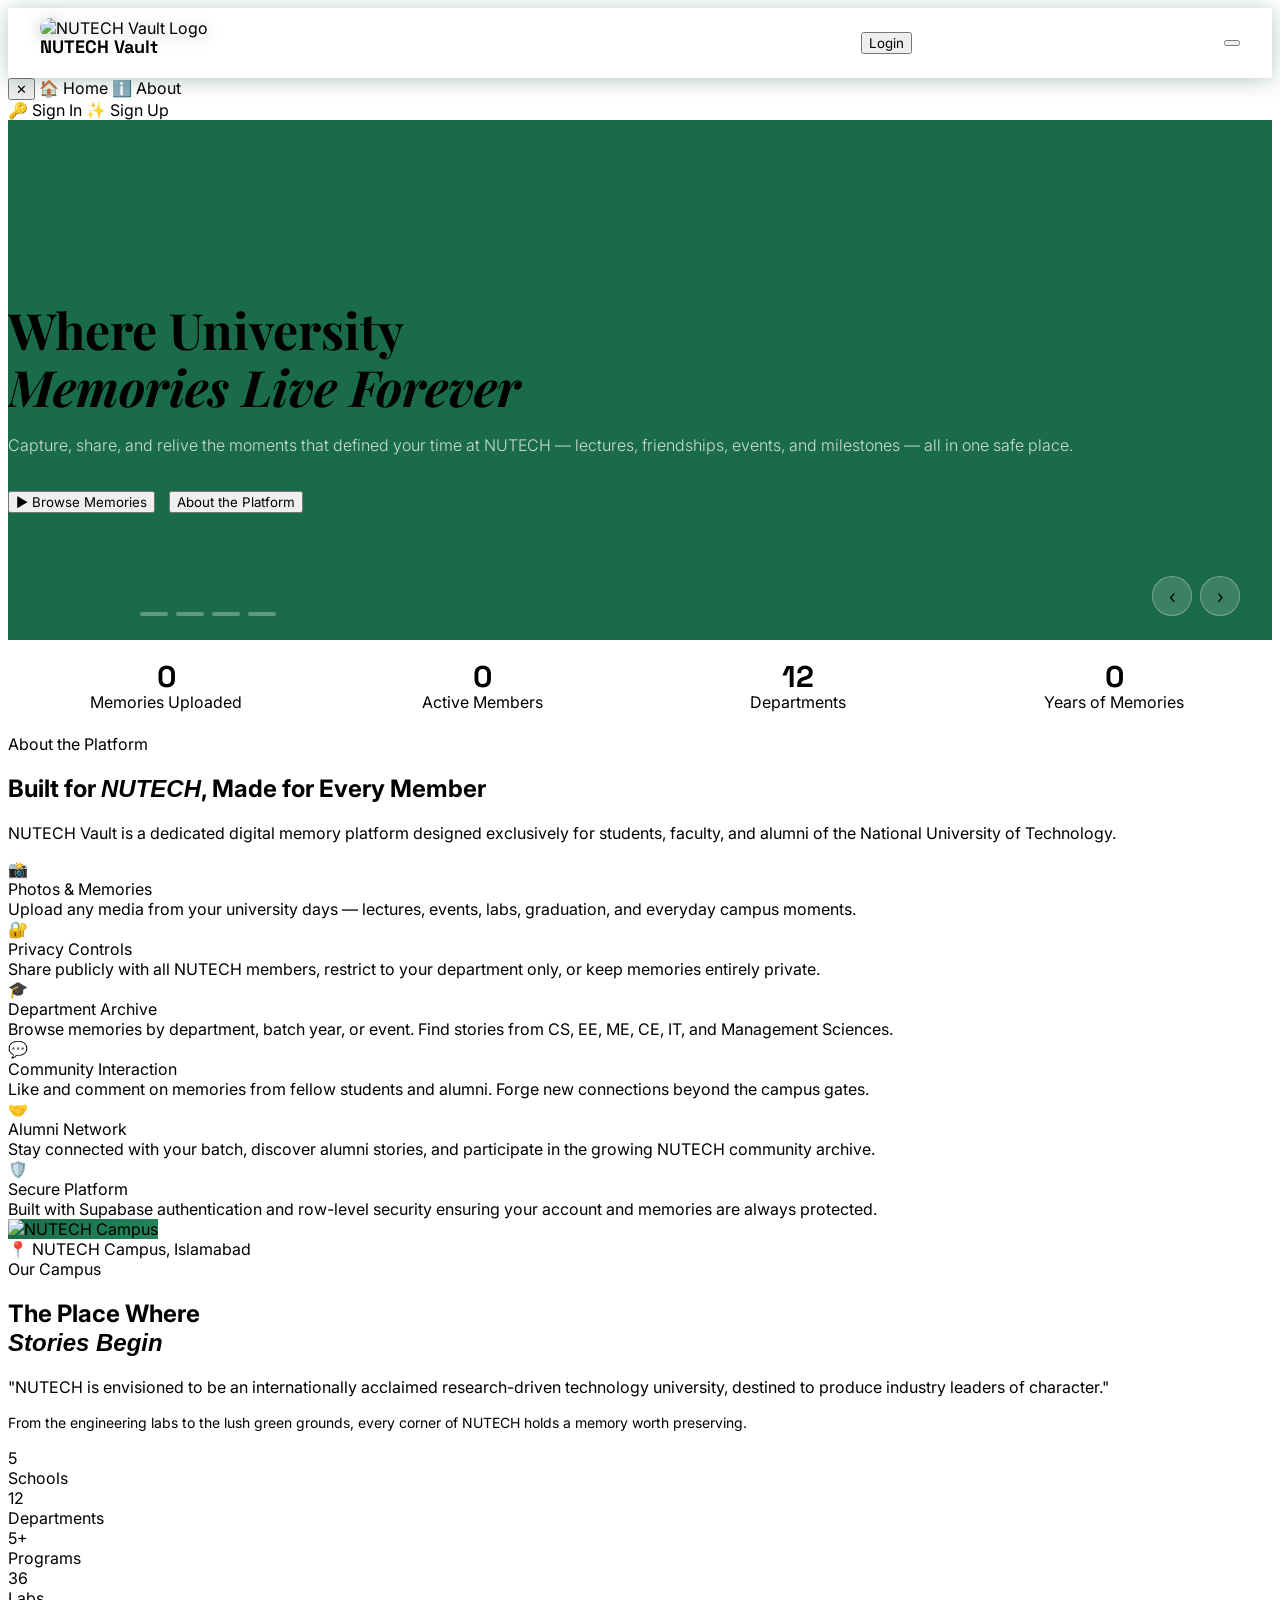
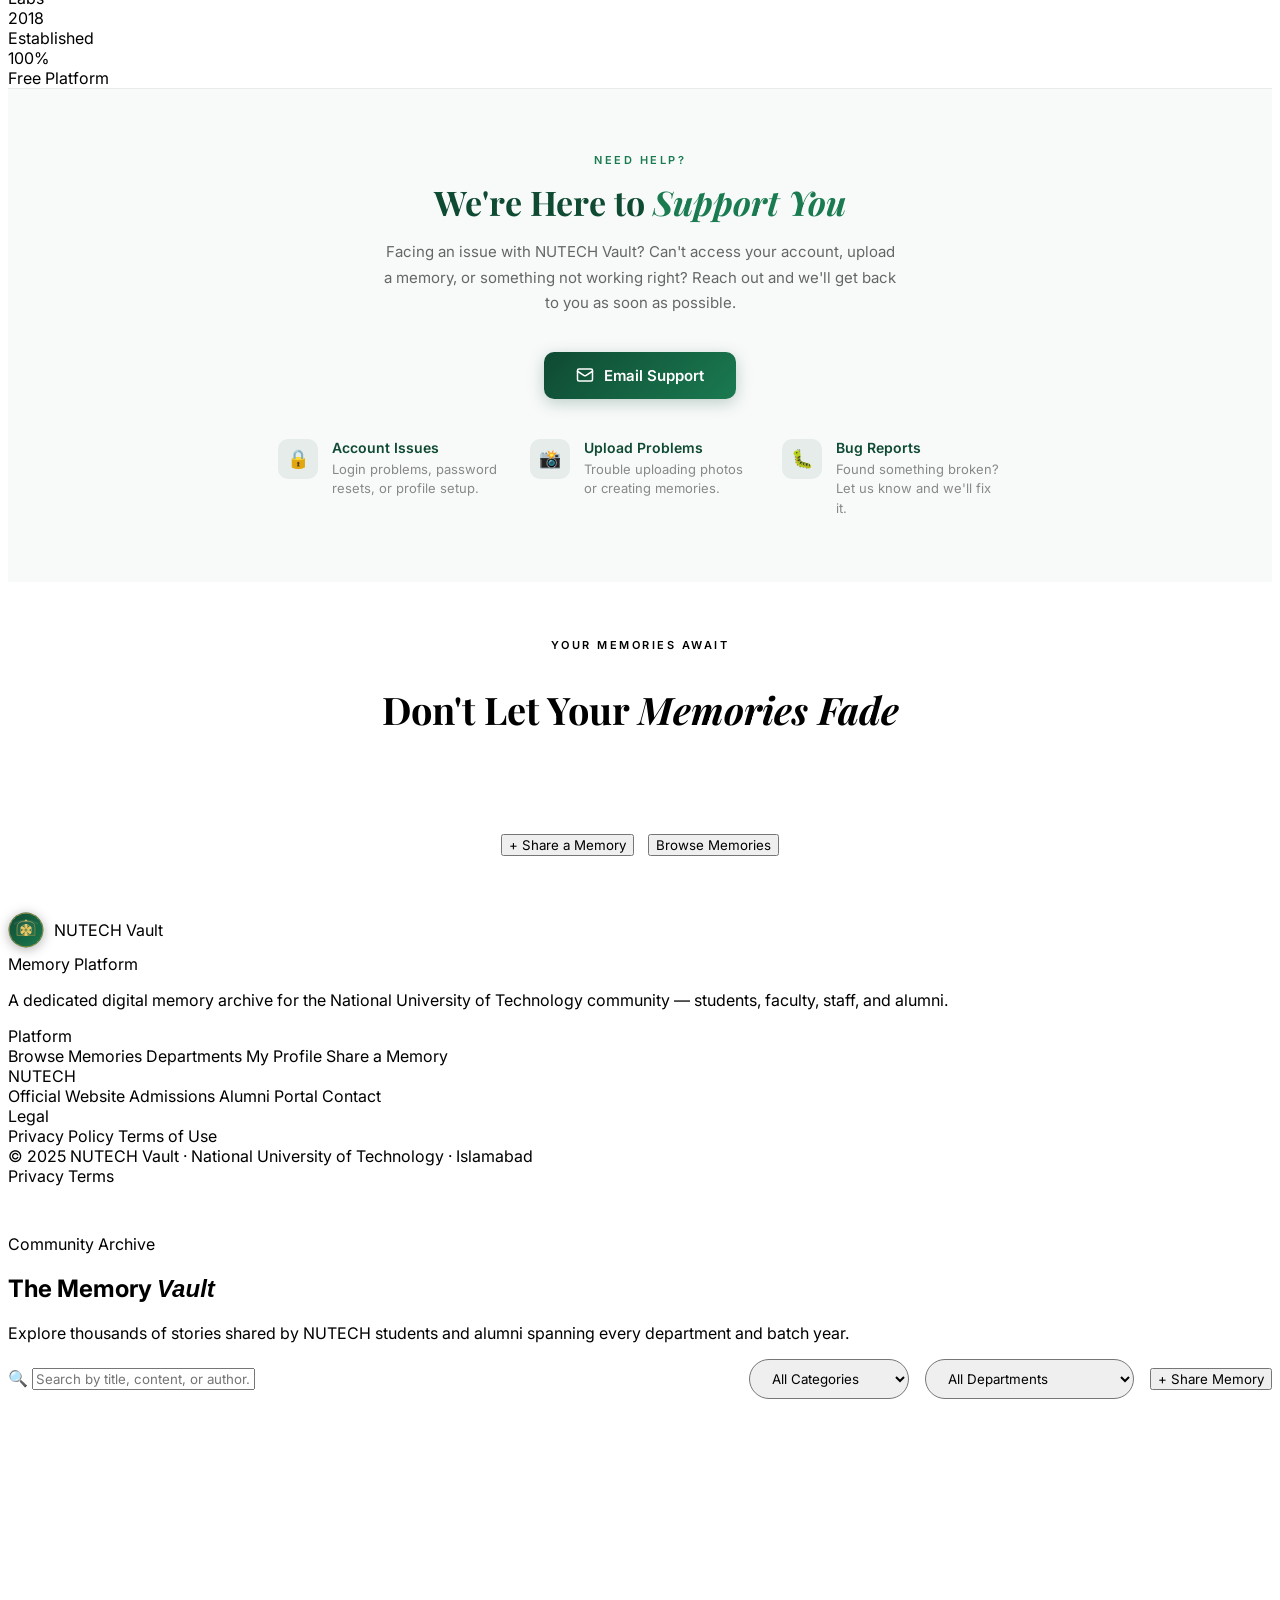
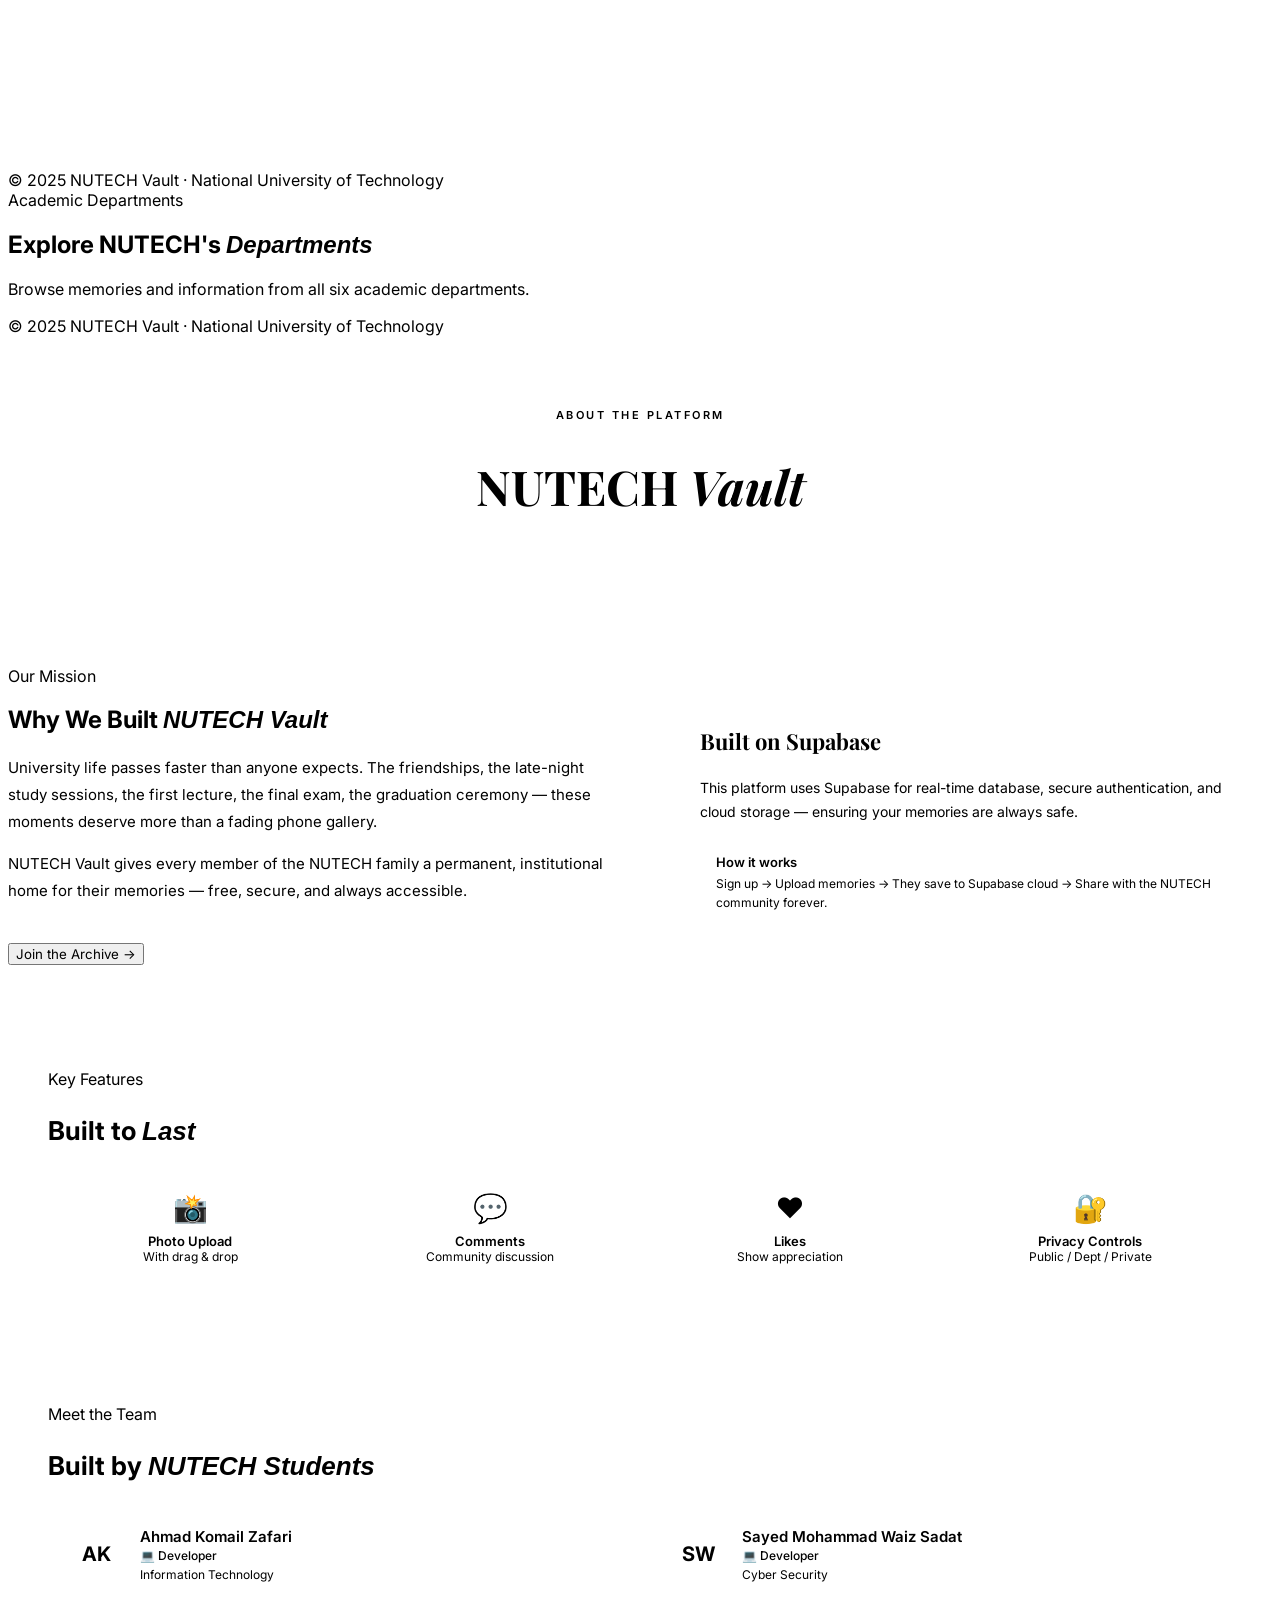
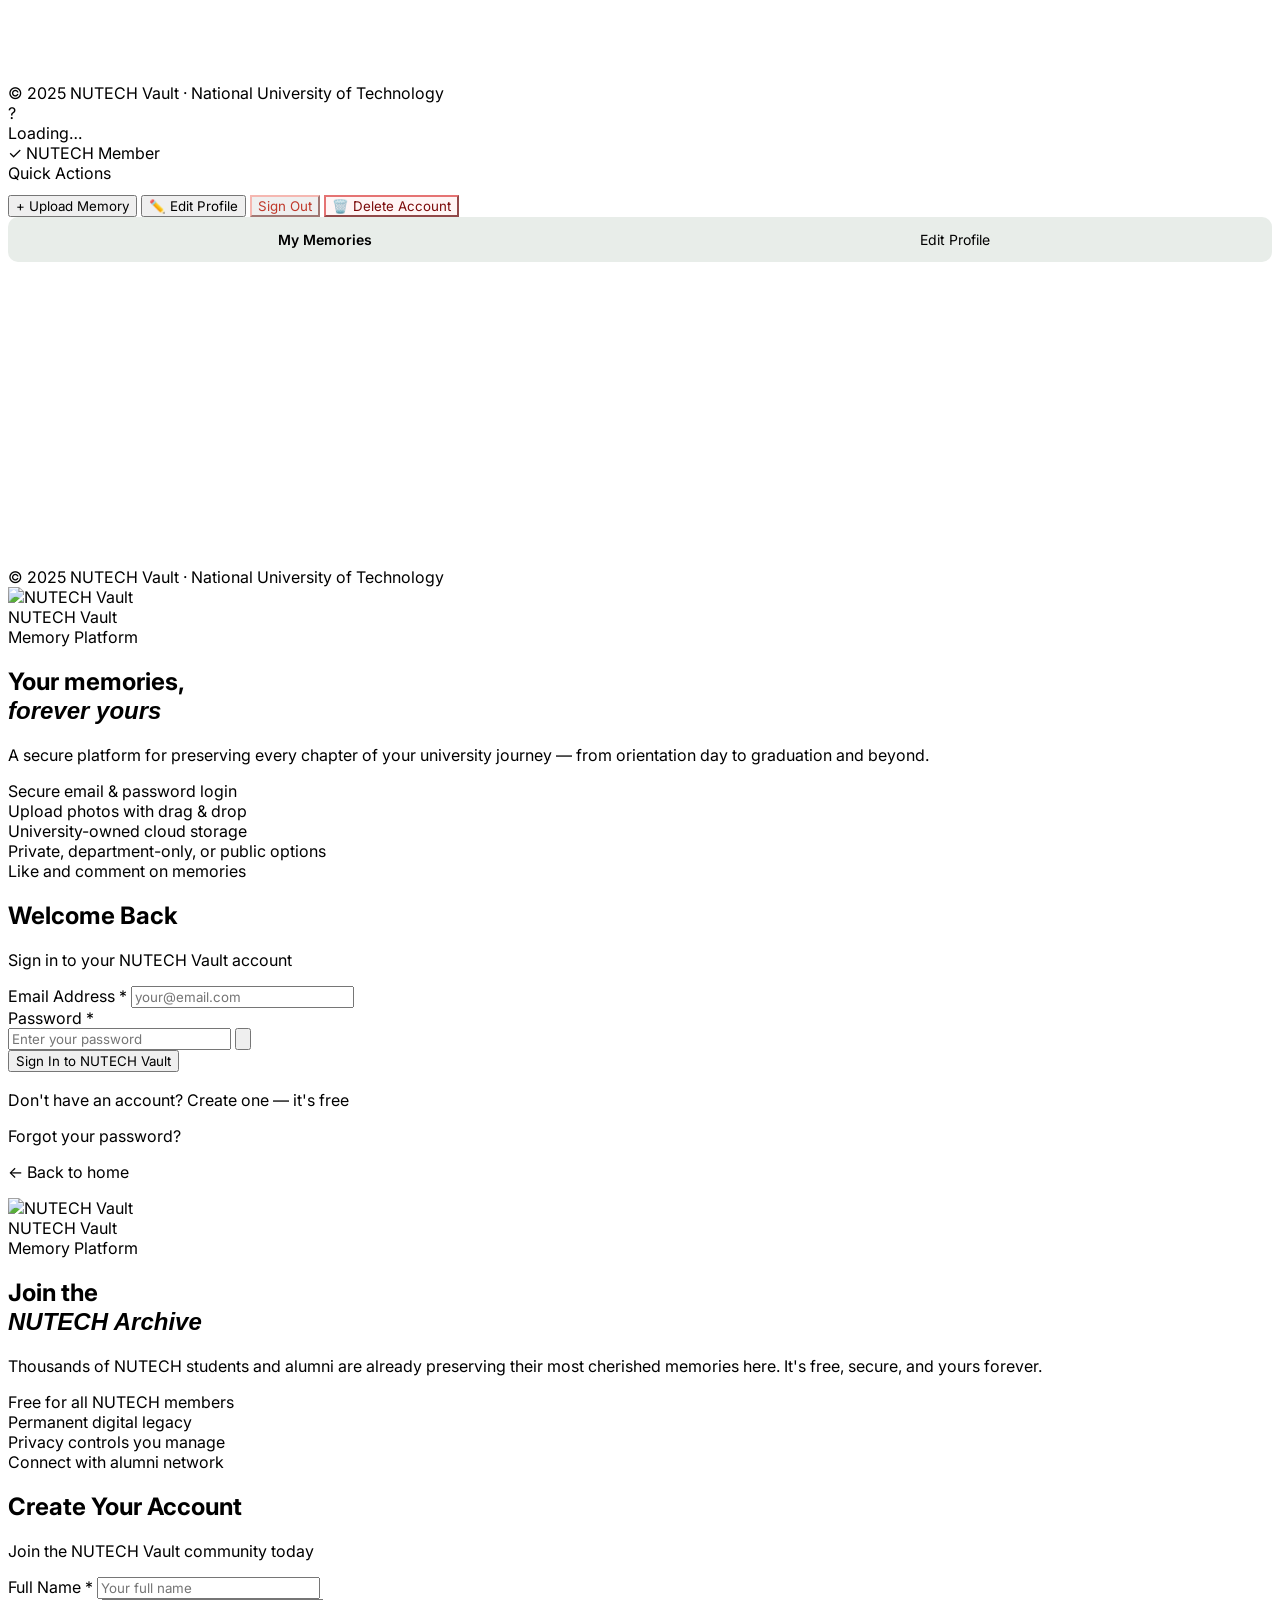
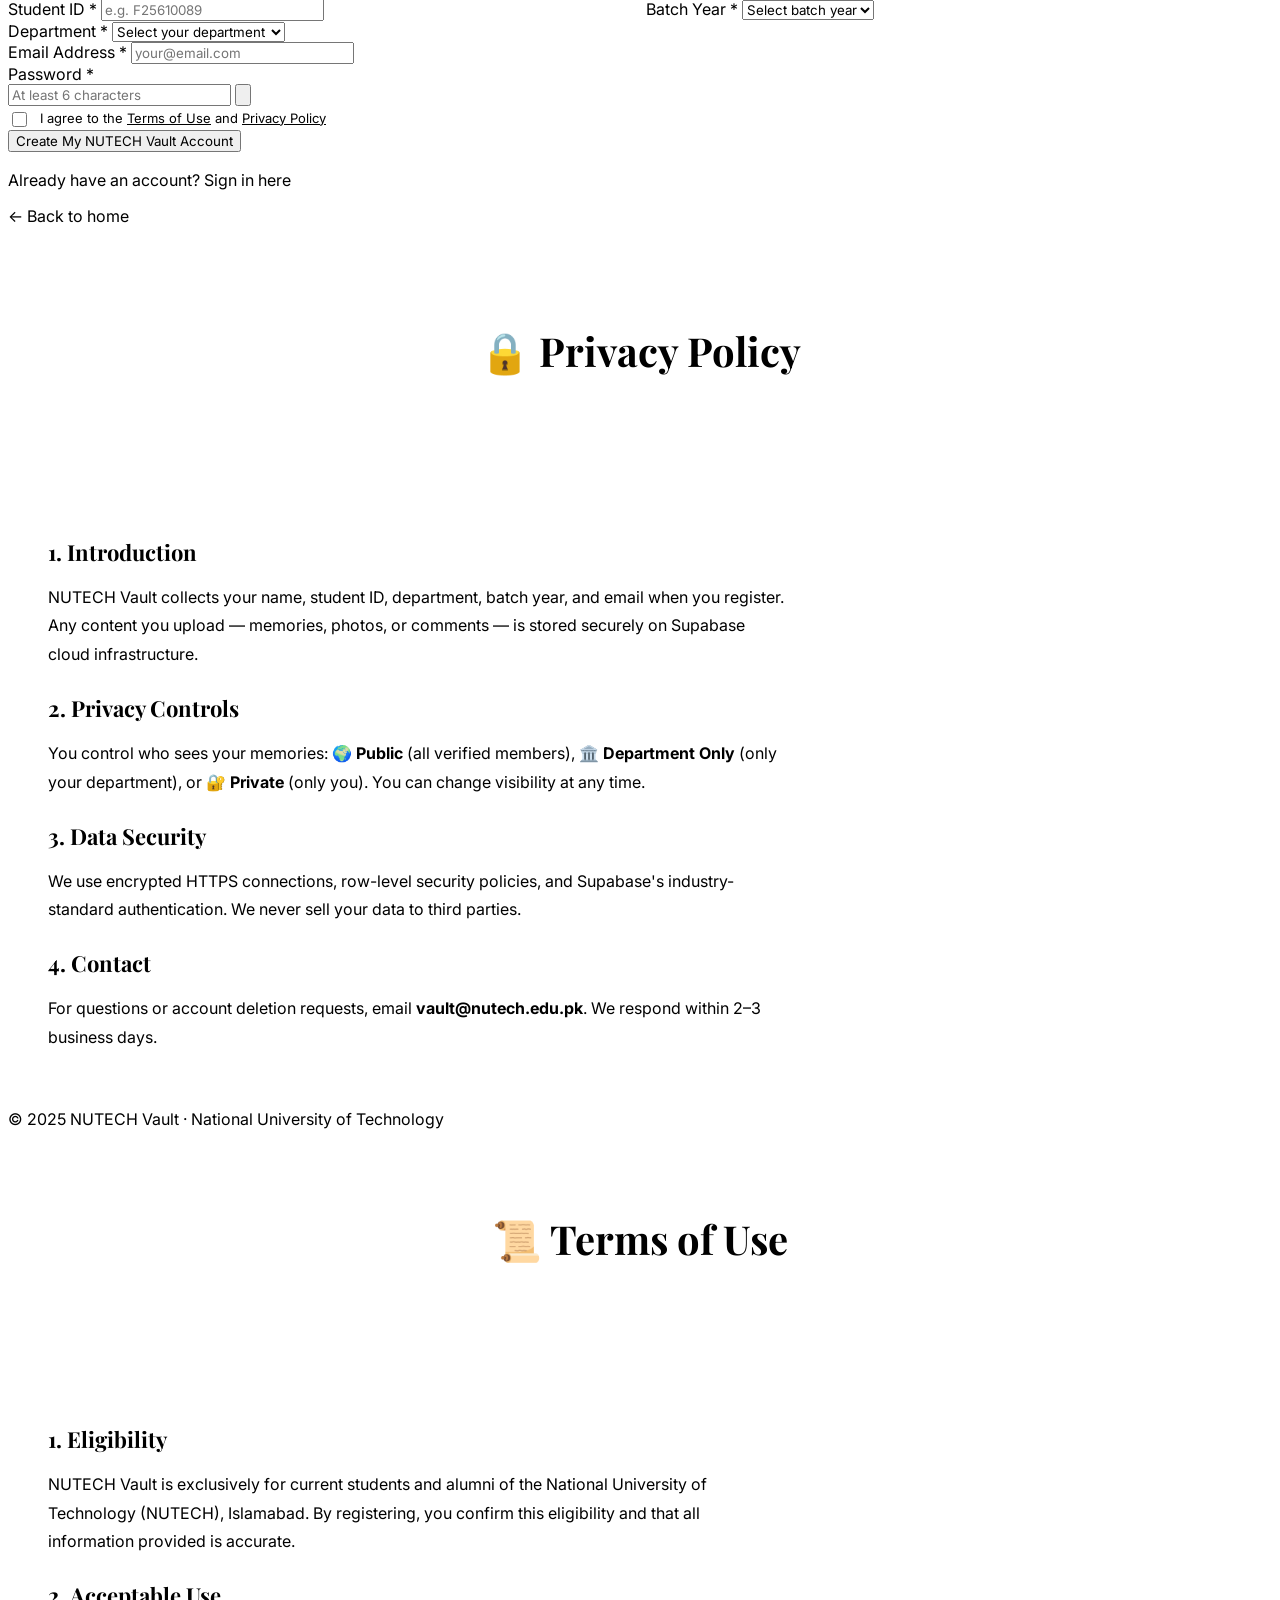
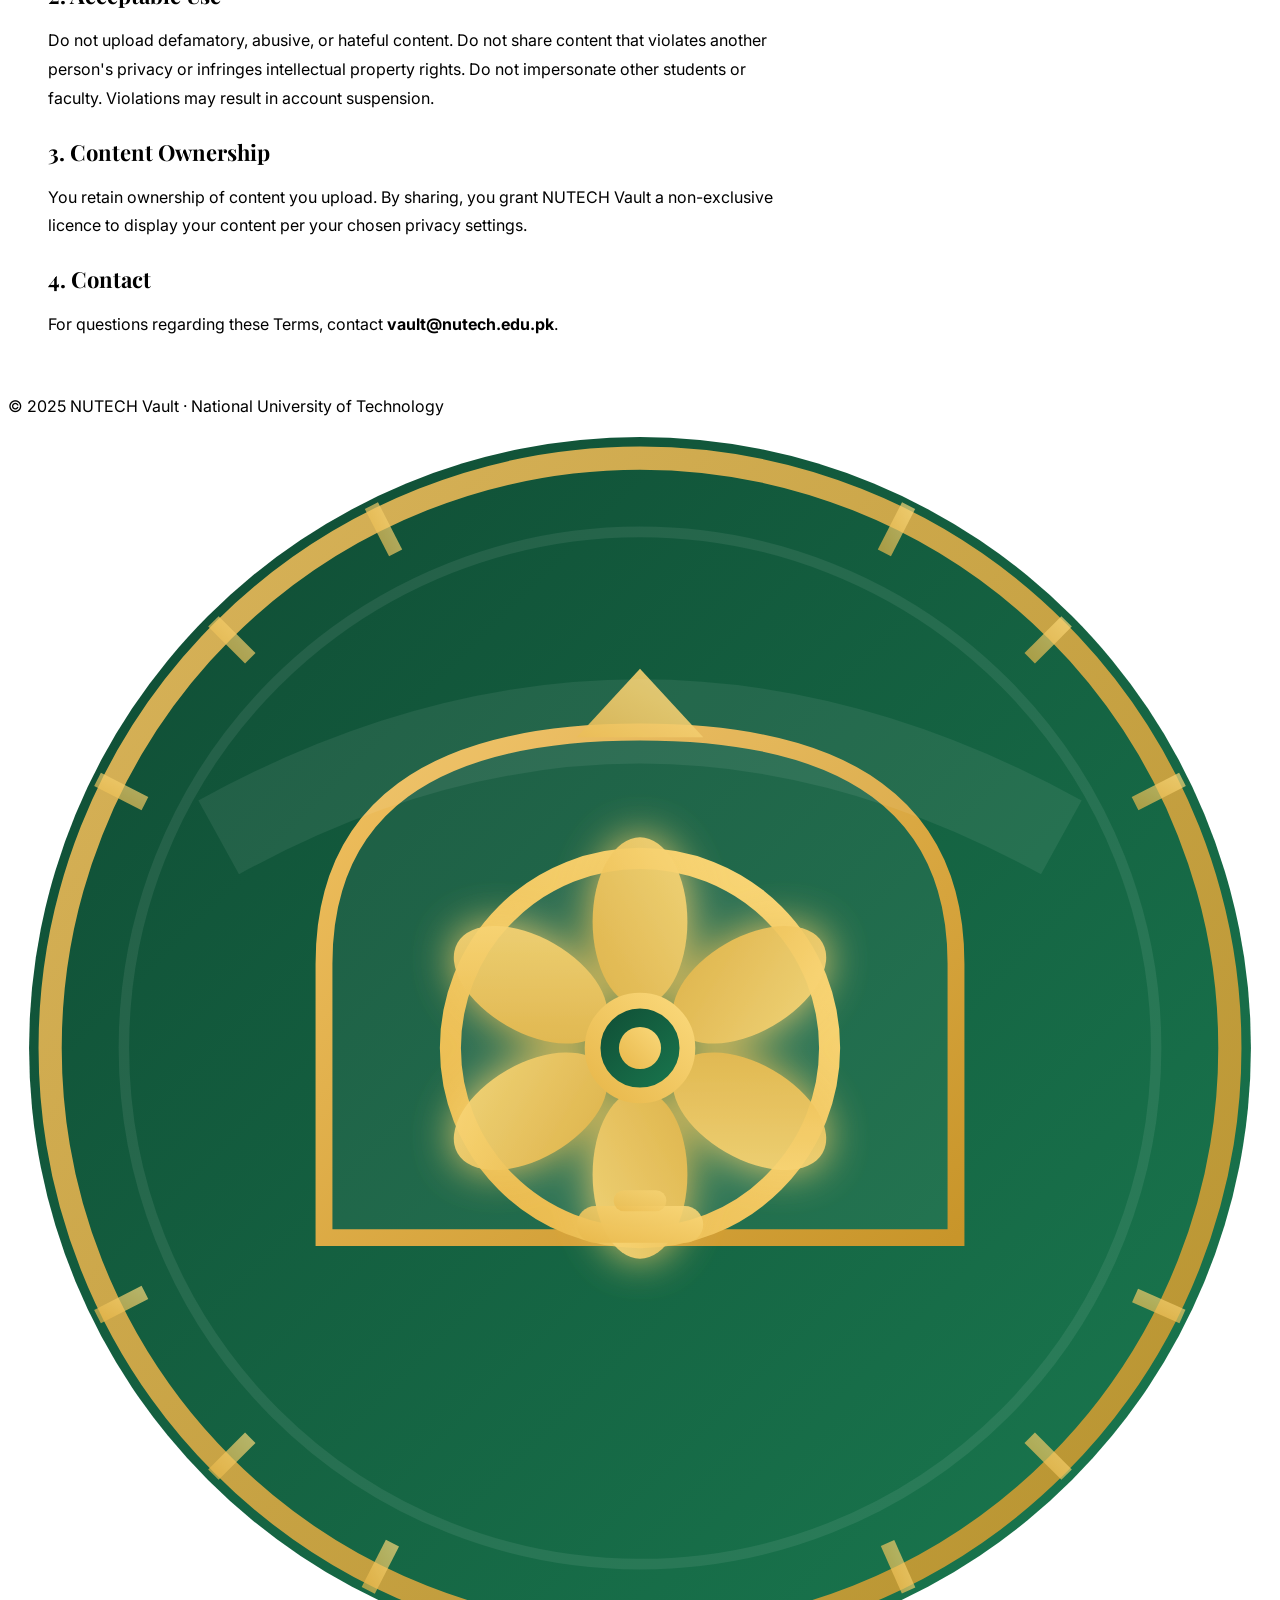
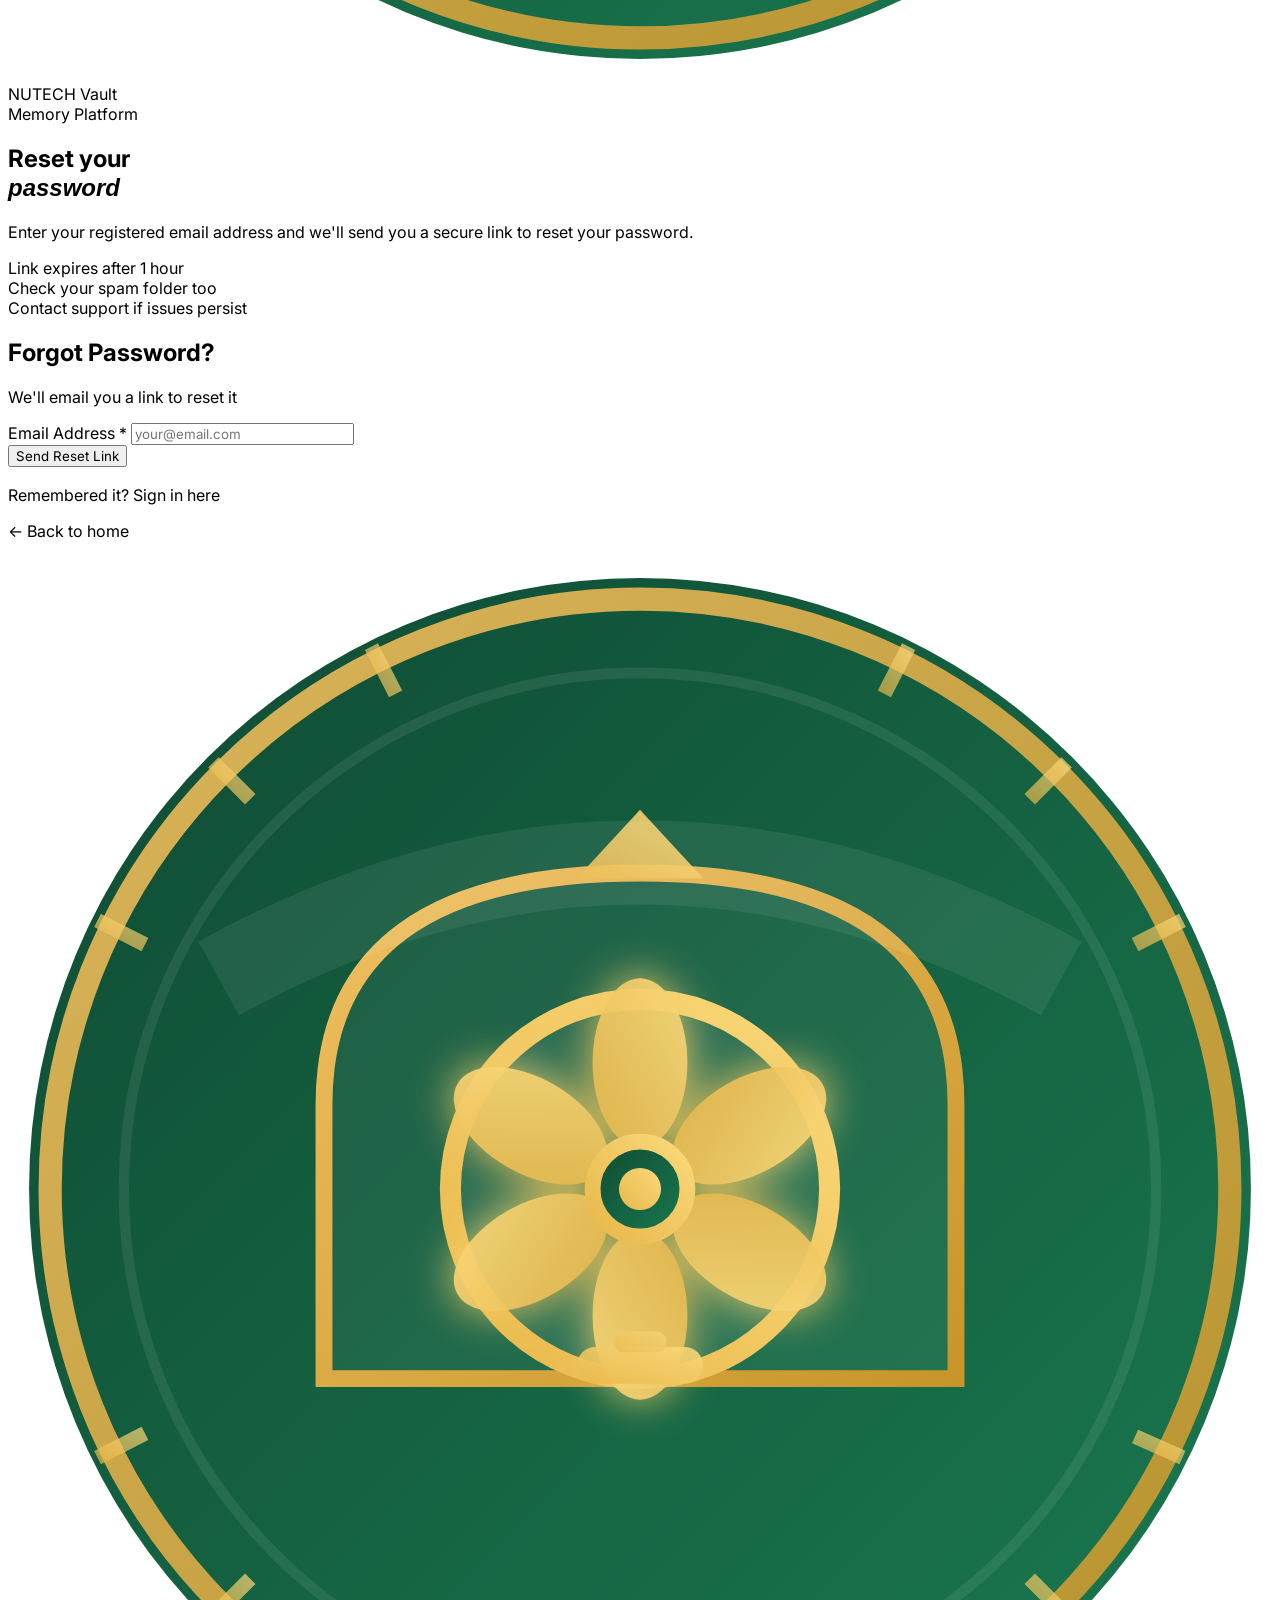
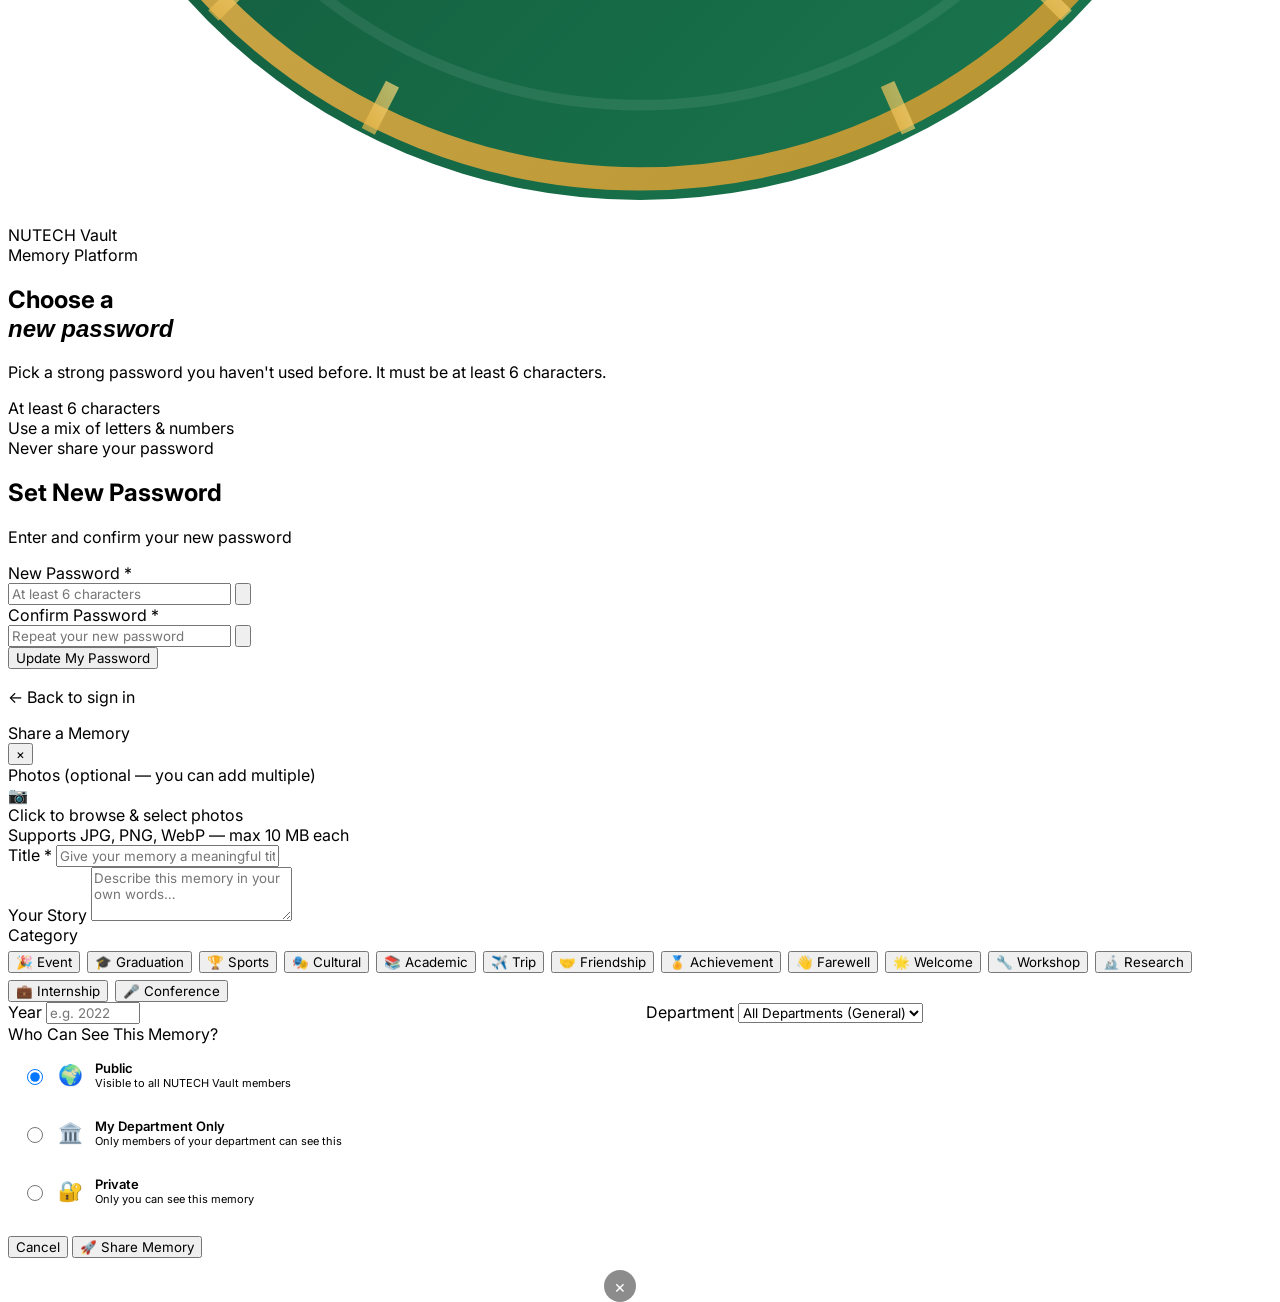
==== commit 8a0eec5a: "Update index.html" ====
--- a/index.html
+++ b/index.html
@@ -10,16 +10,16 @@
 
 <!-- Open Graph / WhatsApp / Facebook preview -->
 <meta property="og:type" content="website">
-<meta property="og:url" content="https://nutech-vault.netlify.app/">
+<meta property="og:url" content="https://nutech-vault.pages.dev/">
 <meta property="og:title" content="NUTECH Vault — University Memory Platform">
 <meta property="og:description" content="A free digital memory platform for NUTECH students, faculty, and alumni. Preserve and share your university memories.">
-<meta property="og:image" content="https://nutech-vault.netlify.app/IMG_2623.png">
+<meta property="og:image" content="https://nutech-vault.pages.dev/IMG_2623.png">
 
 <!-- Twitter / X preview -->
 <meta name="twitter:card" content="summary_large_image">
 <meta name="twitter:title" content="NUTECH Vault — University Memory Platform">
 <meta name="twitter:description" content="A free digital memory platform for NUTECH students, faculty, and alumni.">
-<meta name="twitter:image" content="https://nutech-vault.netlify.app/IMG_2623.png">
+<meta name="twitter:image" content="https://nutech-vault.pages.dev/IMG_2623.png">
 
 <title>NUTECH Vault — University Memory Platform</title>
 
@@ -36,7 +36,7 @@
 <link rel="stylesheet" href="style.css">
 
 <!-- Supabase SDK -->
-<script src="https://cdn.jsdelivr.net/npm/@supabase/supabase-js@2"></script>
+<script src="https://cdn.jsdelivr.net/npm/@supabase/supabase-js@2" defer></script>
 
 <!-- JSON-LD: Google Search logo, description, and organization info -->
 <script type="application/ld+json">
@@ -44,13 +44,13 @@
   "@context": "https://schema.org",
   "@type": "WebSite",
   "name": "NUTECH Vault",
-  "url": "https://nutech-vault.netlify.app/",
+  "url": "https://nutech-vault.pages.dev/",
   "description": "NUTECH Vault is a free digital memory platform for students, faculty, and alumni of the National University of Technology (NUTECH), Islamabad. Capture, share, and relive your university memories.",
   "potentialAction": {
     "@type": "SearchAction",
     "target": {
       "@type": "EntryPoint",
-      "urlTemplate": "https://nutech-vault.netlify.app/?q={search_term_string}"
+      "urlTemplate": "https://nutech-vault.pages.dev/?q={search_term_string}"
     },
     "query-input": "required name=search_term_string"
   }
@@ -61,10 +61,10 @@
   "@context": "https://schema.org",
   "@type": "Organization",
   "name": "NUTECH Vault",
-  "url": "https://nutech-vault.netlify.app/",
+  "url": "https://nutech-vault.pages.dev/",
   "logo": {
     "@type": "ImageObject",
-    "url": "https://nutech-vault.netlify.app/android-chrome-512x512.png",
+    "url": "https://nutech-vault.pages.dev/android-chrome-512x512.png",
     "width": 512,
     "height": 512
   },
@@ -103,7 +103,7 @@
 ══════════════════════════════════════════════════ -->
 <nav class="navbar" id="main-nav">
   <div class="nav-brand" onclick="showPage('home')" style="cursor:pointer">
-    <img class="nav-logo-img" src="IMG_2623.png" alt="NUTECH Vault Logo">
+    <img class="nav-logo-img" src="IMG_2623.png" alt="NUTECH Vault Logo" loading="lazy">
     <div class="nav-brand-text">
       <span class="nav-brand-name">NUTECH Vault</span>
       <span class="nav-brand-sub">Memory Platform</span>
@@ -365,7 +365,7 @@
     <div class="footer-main">
       <div>
         <div style="display:flex;align-items:center;gap:10px;margin-bottom:6px">
-          <img src="[data-uri]" alt="NUTECH Vault" style="width:36px;height:36px;border-radius:8px;filter:drop-shadow(0 2px 6px rgba(0,0,0,0.3))">
+          <img src="[data-uri]" alt="NUTECH Vault" style="width:36px;height:36px;border-radius:8px;filter:drop-shadow(0 2px 6px rgba(0,0,0,0.3))" loading="lazy">
           <div class="footer-brand-name" style="margin-bottom:0">NUTECH Vault</div>
         </div>
         <div class="footer-brand-tag">Memory Platform</div>
@@ -657,7 +657,7 @@
     <!-- Left decorative panel -->
     <div class="login-left">
       <div class="login-logo-wrap">
-        <img class="login-logo" src="IMG_2623.png" alt="NUTECH Vault">
+        <img class="login-logo" src="IMG_2623.png" alt="NUTECH Vault" loading="lazy">
         <div>
           <div class="login-brand-name">NUTECH Vault</div>
           <div class="login-brand-tagline">Memory Platform</div>
@@ -723,7 +723,7 @@
     <!-- Left decorative panel -->
     <div class="login-left">
       <div class="login-logo-wrap">
-        <img class="login-logo" src="IMG_2623.png" alt="NUTECH Vault">
+        <img class="login-logo" src="IMG_2623.png" alt="NUTECH Vault" loading="lazy">
         <div>
           <div class="login-brand-name">NUTECH Vault</div>
           <div class="login-brand-tagline">Memory Platform</div>
@@ -918,7 +918,7 @@
     <!-- Left decorative panel (same style as login) -->
     <div class="login-left">
       <div class="login-logo-wrap">
-        <img class="login-logo" src="[data-uri]" alt="NUTECH Vault">
+        <img class="login-logo" src="[data-uri]" alt="NUTECH Vault" loading="lazy">
         <div>
           <div class="login-brand-name">NUTECH Vault</div>
           <div class="login-brand-tagline">Memory Platform</div>
@@ -968,7 +968,7 @@
   <div class="login-wrap">
     <div class="login-left">
       <div class="login-logo-wrap">
-        <img class="login-logo" src="[data-uri]" alt="NUTECH Vault">
+        <img class="login-logo" src="[data-uri]" alt="NUTECH Vault" loading="lazy">
         <div>
           <div class="login-brand-name">NUTECH Vault</div>
           <div class="login-brand-tagline">Memory Platform</div>
@@ -1167,7 +1167,7 @@
 
 
 <!-- App Logic -->
-<script src="app.js"></script>
+<script src="app.js" defer></script>
 
 <!-- Slideshow & Scroll Reveal -->
 <script>
--- a/style.css
+++ b/style.css
@@ -1,18 +1,4 @@
-/* ═══════════════════════════════════════════════════════
-   style.css — NUTECH Vault Stylesheet
-   Contains all visual styling, layout, and animations
-═══════════════════════════════════════════════════════ */
-
-/* ─── RESET & ROOT VARIABLES ─── */
-*, *::before, *::after {
-  box-sizing: border-box;
-  margin: 0;
-  padding: 0;
-}
-
-:root {
-  /* Brand colours */
-  --green:        #1a6b4a;
+--green:        #1a6b4a;
   --green-dark:   #0f4a33;
   --green-mid:    #23855c;
   --green-light:  #e8f5ee;
@@ -20,29 +6,11 @@
   --gold:         #c9a84c;
   --gold-light:   #f0d98a;
   --gold-pale:    #fdf8e8;
-
-  /* Neutrals */
-  --white:        #ffffff;
-  --cream:        #f8faf9;
-  --text:         #1a2520;
-  --text-muted:   #5a7060;
-  --text-light:   #8da898;
-  --border:       #d4e6db;
-
-  /* Shadows */
   --shadow:       0 4px 24px rgba(26,107,74,0.10);
   --shadow-lg:    0 12px 48px rgba(26,107,74,0.16);
-
-  /* Radii */
-  --radius:       14px;
-  --radius-sm:    8px;
-
-  /* Smooth transition used everywhere */
   --transition:   all 0.35s cubic-bezier(0.4, 0, 0.2, 1);
 }
-
 html { scroll-behavior: smooth; }
-
 body {
   font-family: 'Inter', sans-serif;
   background: var(--cream);
@@ -50,103 +18,17 @@
   min-height: 100vh;
   overflow-x: hidden;
 }
-
 a  { text-decoration: none; color: inherit; }
 button { cursor: pointer; font-family: 'Inter', sans-serif; }
 input, textarea, select { font-family: 'Inter', sans-serif; }
 img { max-width: 100%; }
-
-/* Custom scrollbar */
-::-webkit-scrollbar { width: 6px; }
-::-webkit-scrollbar-track { background: var(--cream); }
-::-webkit-scrollbar-thumb { background: var(--green-mid); border-radius: 3px; }
-
-
-/* ─── LOADING OVERLAY ─── */
-/* Full-screen spinner shown during async operations */
-.loading-overlay {
-  position: fixed;
-  inset: 0;
-  background: rgba(15, 74, 51, 0.45);
-  display: none;
-  align-items: center;
-  justify-content: center;
-  z-index: 9999;
-  backdrop-filter: blur(4px);
-}
-.loading-overlay.active { display: flex; }
-
-.loading-spinner {
-  width: 48px;
-  height: 48px;
-  border: 4px solid rgba(255, 255, 255, 0.3);
-  border-top-color: var(--gold);
-  border-radius: 50%;
-  animation: spin 0.8s linear infinite;
-}
-@keyframes spin { to { transform: rotate(360deg); } }
-
-
-/* ─── TOAST NOTIFICATION ─── */
-/* Small popup message in the bottom-right corner */
-.toast {
-  position: fixed;
-  bottom: 32px;
-  right: 32px;
-  background: var(--green-dark);
-  color: var(--white);
-  padding: 14px 22px;
-  border-radius: var(--radius-sm);
-  font-size: 14px;
-  font-weight: 500;
-  z-index: 9999;
-  opacity: 0;
-  transform: translateY(20px);
-  transition: all 0.4s cubic-bezier(0.4, 0, 0.2, 1);
-  max-width: 340px;
-  box-shadow: var(--shadow-lg);
-}
-.toast.show {
-  opacity: 1;
-  transform: translateY(0);
-}
-.toast.error { background: #c0392b; }
-.toast.success { background: var(--green); }
-
-
-/* ─── PAGE SYSTEM ─── */
-/* Each "page" is a full section; only .active is shown */
-.page {
-  display: none;
-  flex-direction: column;
-  min-height: 100vh;
-  /* Fade + slide-up animation when a page appears */
   animation: pageIn 0.45s cubic-bezier(0.4, 0, 0.2, 1);
 }
 .page.active { display: flex; }
-
 @keyframes pageIn {
   from { opacity: 0; transform: translateY(18px); }
   to   { opacity: 1; transform: translateY(0); }
 }
-
-
-/* ─── TOPBAR ─── */
-.topbar {
-  background: var(--green-dark);
-  padding: 6px 32px;
-  display: flex;
-  align-items: center;
-  justify-content: space-between;
-  font-size: 12px;
-  color: rgba(255,255,255,0.75);
-}
-.topbar a { color: rgba(255,255,255,0.75); transition: color 0.2s; }
-.topbar a:hover { color: var(--gold-light); }
-.topbar-links { display: flex; gap: 20px; }
-
-
-/* ─── NAVBAR ─── */
 .navbar {
   background: var(--green);
   padding: 0 32px;
@@ -158,24 +40,9 @@
   top: 0;
   z-index: 1000;
   box-shadow: 0 2px 20px rgba(15,74,51,0.3);
-  /* Navbar slides down smoothly on page load */
-  animation: navDown 0.5s ease;
-}
-@keyframes navDown {
-  from { transform: translateY(-100%); }
-  to   { transform: translateY(0); }
-}
-
-.nav-brand {
-  display: flex;
-  align-items: center;
-  gap: 12px;
-  cursor: pointer;
-  /* Subtle bounce on brand hover */
   transition: var(--transition);
 }
 .nav-brand:hover { transform: scale(1.02); }
-
 .nav-logo-img {
   width: 44px;
   height: 44px;
@@ -200,7 +67,6 @@
   text-transform: uppercase;
 }
 .nav-center { display: flex; gap: 4px; align-items: center; }
-
 .nav-link {
   color: rgba(255,255,255,0.85);
   font-size: 14px;
@@ -214,67 +80,7 @@
   position: relative;
   overflow: hidden;
 }
-/* Ripple-like underline on active nav link */
-.nav-link::after {
-  content: '';
-  position: absolute;
-  bottom: 4px;
-  left: 50%;
-  transform: translateX(-50%) scaleX(0);
-  width: 60%;
-  height: 2px;
-  background: var(--gold);
-  border-radius: 2px;
-  transition: transform 0.3s ease;
-}
-.nav-link:hover, .nav-link.active {
-  color: var(--white);
-  background: rgba(255,255,255,0.12);
-}
-.nav-link.active::after { transform: translateX(-50%) scaleX(1); }
-
-.nav-right { display: flex; gap: 10px; align-items: center; }
-
-.nav-btn {
-  background: var(--gold);
-  color: var(--green-dark);
-  border: none;
-  padding: 9px 20px;
-  border-radius: var(--radius-sm);
-  font-size: 13px;
-  font-weight: 600;
-  transition: var(--transition);
-}
-.nav-btn:hover {
-  background: var(--gold-light);
-  transform: translateY(-2px);
-  box-shadow: 0 6px 20px rgba(201,168,76,0.4);
-}
-
-.nav-avatar {
-  width: 38px;
-  height: 38px;
-  border-radius: 50%;
-  background: rgba(255,255,255,0.2);
-  border: 2px solid rgba(255,255,255,0.4);
-  display: flex;
-  align-items: center;
-  justify-content: center;
-  font-size: 14px;
-  font-weight: 700;
-  color: var(--white);
-  cursor: pointer;
-  transition: var(--transition);
-}
-.nav-avatar:hover {
-  background: rgba(255,255,255,0.35);
-  transform: scale(1.08);
-}
-
-
-/* ─── HERO SLIDESHOW ─── */
 .hero { position: relative; height: 520px; overflow: hidden; }
-
 .slide {
   position: absolute;
   inset: 0;
@@ -284,51 +90,13 @@
   align-items: center;
 }
 .slide.active { opacity: 1; }
-
 .slide-bg {
   position: absolute;
   inset: 0;
   background-size: cover;
   background-position: center;
-  /* Ken Burns zoom effect on active slide */
-  transform: scale(1.05);
-  animation: kenBurns 8s ease-in-out infinite alternate;
-}
-@keyframes kenBurns {
-  from { transform: scale(1.05); }
-  to   { transform: scale(1.12); }
-}
-
-.slide-overlay {
-  position: absolute;
-  inset: 0;
-  background: linear-gradient(135deg, rgba(15,74,51,0.88) 0%, rgba(15,74,51,0.55) 60%, rgba(15,74,51,0.25) 100%);
-}
-.slide-content {
-  position: relative;
-  z-index: 2;
-  padding: 0 80px;
-  max-width: 680px;
-}
-
-.slide-badge {
-  display: inline-flex;
-  align-items: center;
-  gap: 6px;
-  background: rgba(201,168,76,0.2);
-  border: 1px solid rgba(201,168,76,0.5);
-  color: var(--gold-light);
-  font-size: 11px;
-  font-weight: 600;
-  letter-spacing: 2px;
-  text-transform: uppercase;
-  padding: 6px 16px;
-  border-radius: 50px;
-  margin-bottom: 20px;
-  /* Fade in from left */
   animation: slideInLeft 0.8s ease 0.2s both;
 }
-
 .slide-title {
   font-family: 'Playfair Display', serif;
   font-size: 50px;
@@ -338,7 +106,6 @@
   animation: slideInLeft 0.8s ease 0.35s both;
 }
 .slide-title em { color: var(--gold-light); font-style: italic; }
-
 .slide-desc {
   color: rgba(255,255,255,0.78);
   font-size: 16px;
@@ -347,19 +114,16 @@
   margin-bottom: 32px;
   animation: slideInLeft 0.8s ease 0.5s both;
 }
-
 .slide-cta {
   display: flex;
   gap: 14px;
   flex-wrap: wrap;
   animation: slideInLeft 0.8s ease 0.65s both;
 }
-
 @keyframes slideInLeft {
   from { opacity: 0; transform: translateX(-30px); }
   to   { opacity: 1; transform: translateX(0); }
 }
-
 .slide-indicators {
   position: absolute;
   bottom: 24px;
@@ -378,7 +142,6 @@
   border: none;
 }
 .slide-dot.active { background: var(--gold); width: 44px; }
-
 .slide-arrows {
   position: absolute;
   right: 32px;
@@ -406,45 +169,6 @@
   color: var(--green-dark);
   transform: scale(1.1);
 }
-
-
-/* ─── BUTTONS ─── */
-.btn-primary {
-  background: var(--gold);
-  color: var(--green-dark);
-  border: none;
-  padding: 13px 30px;
-  border-radius: var(--radius-sm);
-  font-size: 14px;
-  font-weight: 600;
-  transition: var(--transition);
-  display: inline-flex;
-  align-items: center;
-  gap: 8px;
-}
-.btn-primary:hover {
-  background: var(--gold-light);
-  transform: translateY(-2px);
-  box-shadow: 0 8px 24px rgba(201,168,76,0.35);
-}
-
-.btn-ghost-white {
-  background: transparent;
-  color: var(--white);
-  border: 1.5px solid rgba(255,255,255,0.5);
-  padding: 13px 30px;
-  border-radius: var(--radius-sm);
-  font-size: 14px;
-  font-weight: 500;
-  transition: var(--transition);
-}
-.btn-ghost-white:hover {
-  border-color: var(--white);
-  background: rgba(255,255,255,0.1);
-}
-
-
-/* ─── STATS BAR ─── */
 .stats-bar {
   background: var(--white);
   display: grid;
@@ -459,19 +183,12 @@
 }
 .stat-item:last-child { border-right: none; }
 .stat-item:hover { background: var(--green-light); }
-
 .stat-num {
   font-family: 'Space Grotesk', sans-serif;
   font-size: 30px;
   font-weight: 700;
   color: var(--green);
   line-height: 1;
-  /* Numbers count up on load — handled by JS */
-}
-.stat-label { font-size: 12px; color: var(--text-muted); margin-top: 5px; }
-
-
-/* ─── SECTION COMMONS ─── */
 .section {
   padding: 64px 80px;
   max-width: 1280px;
@@ -479,7 +196,6 @@
   width: 100%;
 }
 .section-sm { padding: 48px 80px; max-width: 1280px; margin: 0 auto; width: 100%; }
-
 .section-header { margin-bottom: 40px; }
 .section-label {
   font-size: 11px;
@@ -503,10 +219,6 @@
   line-height: 1.7;
   max-width: 600px;
 }
-
-
-/* ─── SCROLL REVEAL ANIMATION ─── */
-/* Elements with .reveal class fade-in when they scroll into view */
 .reveal {
   opacity: 0;
   transform: translateY(28px);
@@ -516,26 +228,6 @@
   opacity: 1;
   transform: translateY(0);
 }
-
-
-/* ─── DEPARTMENTS SECTION ─── */
-.dept-bg { background: var(--green-dark); padding: 64px 0; }
-.dept-inner { max-width: 1280px; margin: 0 auto; padding: 0 80px; }
-.dept-label { font-size: 11px; letter-spacing: 2.5px; text-transform: uppercase; color: var(--gold); font-weight: 600; margin-bottom: 10px; }
-.dept-title { font-family: 'Playfair Display', serif; font-size: 34px; color: var(--white); margin-bottom: 12px; }
-.dept-sub { color: rgba(255,255,255,0.6); font-size: 15px; margin-bottom: 40px; line-height: 1.7; }
-.dept-grid { display: grid; grid-template-columns: repeat(auto-fit, minmax(280px, 1fr)); gap: 20px; }
-
-.dept-card {
-  background: rgba(255,255,255,0.07);
-  border: 1px solid rgba(255,255,255,0.12);
-  border-radius: var(--radius);
-  padding: 28px;
-  cursor: pointer;
-  transition: var(--transition);
-  position: relative;
-  overflow: hidden;
-  /* Cards stagger-animate in */
   animation: cardAppear 0.5s ease both;
 }
 .dept-card::before {
@@ -555,7 +247,6 @@
   box-shadow: 0 12px 40px rgba(0,0,0,0.2);
 }
 .dept-card:hover::before { transform: scaleX(1); }
-
 .dept-icon { font-size: 36px; margin-bottom: 16px; }
 .dept-code { font-size: 11px; letter-spacing: 2px; text-transform: uppercase; color: var(--gold); font-weight: 600; margin-bottom: 6px; }
 .dept-name { font-family: 'Space Grotesk', sans-serif; font-size: 17px; font-weight: 600; color: var(--white); margin-bottom: 10px; line-height: 1.3; }
@@ -580,42 +271,6 @@
   color: var(--green-dark);
   transform: translateX(3px);
 }
-
-
-/* ─── FEATURES GRID ─── */
-.features-grid {
-  display: grid;
-  grid-template-columns: repeat(auto-fit, minmax(240px, 1fr));
-  gap: 20px;
-}
-.feature-card {
-  background: var(--white);
-  border: 1px solid var(--border);
-  border-radius: var(--radius);
-  padding: 28px 24px;
-  transition: var(--transition);
-}
-.feature-card:hover {
-  box-shadow: var(--shadow-lg);
-  transform: translateY(-5px);
-  border-color: var(--green);
-}
-.feature-icon {
-  width: 52px; height: 52px;
-  border-radius: 14px;
-  background: var(--green-light);
-  display: flex; align-items: center; justify-content: center;
-  font-size: 24px;
-  margin-bottom: 16px;
-  transition: var(--transition);
-}
-.feature-card:hover .feature-icon { transform: scale(1.12) rotate(-5deg); }
-
-.feature-title { font-family: 'Space Grotesk', sans-serif; font-size: 16px; font-weight: 600; color: var(--green-dark); margin-bottom: 8px; }
-.feature-desc { font-size: 13px; color: var(--text-muted); line-height: 1.6; }
-
-
-/* ─── MEMORY FEED ─── */
 .feed-header {
   display: flex;
   align-items: center;
@@ -625,7 +280,6 @@
   gap: 16px;
 }
 .filter-row { display: flex; gap: 8px; flex-wrap: wrap; }
-
 .filter-chip {
   padding: 7px 16px;
   border-radius: 50px;
@@ -639,13 +293,11 @@
 }
 .filter-chip:hover { border-color: var(--green); color: var(--green); }
 .filter-chip.active { background: var(--green); color: var(--white); border-color: var(--green); }
-
 .memory-grid {
   display: grid;
   grid-template-columns: repeat(auto-fill, minmax(300px, 1fr));
   gap: 20px;
 }
-
 .memory-card {
   background: var(--white);
   border: 1px solid var(--border);
@@ -653,29 +305,6 @@
   overflow: hidden;
   cursor: pointer;
   transition: var(--transition);
-  /* Cards fade in when added to the grid */
-  animation: cardAppear 0.5s ease both;
-}
-.memory-card:hover {
-  box-shadow: var(--shadow-lg);
-  transform: translateY(-5px);
-  border-color: var(--green);
-}
-@keyframes cardAppear {
-  from { opacity: 0; transform: scale(0.96) translateY(12px); }
-  to   { opacity: 1; transform: scale(1) translateY(0); }
-}
-
-.card-media {
-  height: 190px;
-  display: flex;
-  align-items: center;
-  justify-content: center;
-  font-size: 56px;
-  position: relative;
-  overflow: hidden;
-}
-/* Image inside card media */
 .card-media img {
   width: 100%;
   height: 100%;
@@ -683,7 +312,6 @@
   position: absolute;
   inset: 0;
 }
-
 .card-media-overlay {
   position: absolute;
   inset: 0;
@@ -741,10 +369,6 @@
 .card-action-btn:hover { color: var(--green); }
 .card-action-btn svg { width: 15px; height: 15px; }
 .card-action-btn.liked { color: #e74c3c; }
-
-
-/* ─── SKELETON LOADER ─── */
-/* Grey shimmer cards while real data loads from Supabase */
 .skeleton-card {
   background: linear-gradient(90deg, #f0f0f0 25%, #e0e8e3 50%, #f0f0f0 75%);
   background-size: 200% 100%;
@@ -755,21 +379,6 @@
   from { background-position: 200% 0; }
   to   { background-position: -200% 0; }
 }
-
-
-/* ─── LOGIN PAGE ─── */
-.login-wrap { display: flex; min-height: calc(100vh - 70px); }
-.login-left {
-  width: 44%;
-  background: var(--green-dark);
-  display: flex;
-  flex-direction: column;
-  justify-content: center;
-  padding: 72px 60px;
-  position: relative;
-  overflow: hidden;
-}
-/* Decorative circles */
 .login-left::before {
   content: '';
   position: absolute;
@@ -777,78 +386,9 @@
   border-radius: 50%;
   background: rgba(201,168,76,0.07);
   top: -150px; right: -150px;
-  /* Slow pulse */
-  animation: pulse 6s ease-in-out infinite alternate;
-}
-.login-left::after {
-  content: '';
-  position: absolute;
-  width: 350px; height: 350px;
-  border-radius: 50%;
-  background: rgba(255,255,255,0.04);
-  bottom: -100px; left: -80px;
-  animation: pulse 8s ease-in-out infinite alternate-reverse;
-}
-@keyframes pulse {
-  from { transform: scale(1); }
-  to   { transform: scale(1.1); }
-}
-
-.login-logo-wrap { display: flex; align-items: center; gap: 14px; margin-bottom: 48px; }
-.login-logo { width: 64px; height: 64px; border-radius: 14px; background: transparent; padding: 0; object-fit: contain; filter: drop-shadow(0 4px 12px rgba(0,0,0,0.3)); }
-.login-brand-name { font-family: 'Space Grotesk', sans-serif; font-size: 22px; font-weight: 700; color: var(--white); }
-.login-brand-tagline { font-size: 11px; color: rgba(255,255,255,0.6); letter-spacing: 1px; text-transform: uppercase; }
-.login-heading { font-family: 'Playfair Display', serif; font-size: 38px; color: var(--white); line-height: 1.25; margin-bottom: 18px; }
-.login-heading em { color: var(--gold-light); font-style: italic; }
-.login-body { color: rgba(255,255,255,0.6); font-size: 15px; line-height: 1.7; font-weight: 300; margin-bottom: 36px; }
-.login-features { display: flex; flex-direction: column; gap: 14px; }
-.login-feature { display: flex; align-items: center; gap: 12px; font-size: 14px; color: rgba(255,255,255,0.78); }
-.login-feature-dot { width: 7px; height: 7px; border-radius: 50%; background: var(--gold); flex-shrink: 0; }
-
-.login-right {
-  flex: 1;
-  display: flex;
-  align-items: center;
-  justify-content: center;
-  padding: 60px 48px;
-  background: var(--cream);
-}
-.login-box { width: 100%; max-width: 420px; }
-.login-box-title { font-family: 'Playfair Display', serif; font-size: 28px; color: var(--green-dark); margin-bottom: 6px; }
-.login-box-sub { font-size: 14px; color: var(--text-muted); margin-bottom: 28px; }
-
-.tab-switcher {
-  display: flex;
-  background: #e8ede9;
-  border-radius: 10px;
-  padding: 4px;
-  margin-bottom: 28px;
-}
-.tab-btn {
-  flex: 1;
-  text-align: center;
-  padding: 10px;
-  border-radius: 8px;
-  font-size: 14px;
-  cursor: pointer;
-  transition: var(--transition);
-  font-weight: 400;
-  color: var(--text-muted);
-  background: transparent;
-  border: none;
-}
-.tab-btn.active {
-  background: var(--white);
-  color: var(--green-dark);
-  font-weight: 600;
-  box-shadow: 0 1px 8px rgba(26,107,74,0.12);
-}
-
-/* ─── FORMS ─── */
 .form-group { margin-bottom: 18px; }
 .form-label { display: block; font-size: 13px; font-weight: 600; color: var(--text); margin-bottom: 6px; }
 .form-label span { color: var(--gold); font-weight: 400; font-size: 11px; margin-left: 4px; }
-
 .form-input {
   width: 100%;
   padding: 12px 16px;
@@ -865,7 +405,6 @@
   box-shadow: 0 0 0 3px rgba(26,107,74,0.08);
 }
 .form-hint { font-size: 11px; color: var(--text-light); margin-top: 5px; }
-
 .form-submit {
   width: 100%;
   background: var(--green);
@@ -894,85 +433,6 @@
 }
 .form-submit:active { transform: translateY(0); }
 .form-submit:disabled { opacity: 0.6; cursor: not-allowed; transform: none; }
-
-/* Password visibility toggle */
-.password-wrapper {
-  position: relative;
-  width: 100%;
-}
-.password-wrapper .form-input {
-  width: 100%;
-  padding-right: 48px;
-  box-sizing: border-box;
-}
-.password-wrapper .password-toggle {
-  position: absolute;
-  right: 8px;
-  top: 50%;
-  transform: translateY(-50%);
-  background: none !important;
-  border: none !important;
-  cursor: pointer;
-  padding: 8px;
-  color: var(--text-light) !important;
-  display: flex !important;
-  align-items: center;
-  justify-content: center;
-  transition: color 0.2s;
-  z-index: 5;
-}
-.password-wrapper .password-toggle:hover {
-  color: var(--text) !important;
-}
-.password-wrapper .password-toggle svg {
-  width: 20px;
-  height: 20px;
-}
-.password-wrapper .password-toggle .eye-off-icon {
-  display: none !important;
-}
-.password-wrapper .password-toggle.active .eye-icon {
-  display: none !important;
-}
-.password-wrapper .password-toggle.active .eye-off-icon {
-  display: inline-block !important;
-}
-
-.form-error {
-  background: #fee;
-  border: 1px solid #fcc;
-  color: #c00;
-  padding: 10px 14px;
-  border-radius: 8px;
-  font-size: 13px;
-  margin-top: 12px;
-  animation: shake 0.4s ease;
-}
-@keyframes shake {
-  0%,100% { transform: translateX(0); }
-  25% { transform: translateX(-6px); }
-  75% { transform: translateX(6px); }
-}
-
-.form-success {
-  background: #eaffef;
-  border: 1px solid #a8dfb4;
-  color: #1a6b4a;
-  padding: 10px 14px;
-  border-radius: 8px;
-  font-size: 13px;
-  margin-top: 12px;
-}
-
-.divider-row { display: flex; align-items: center; gap: 12px; margin: 20px 0; }
-.divider-line { flex: 1; height: 1px; background: var(--border); }
-.divider-text { font-size: 12px; color: var(--text-muted); }
-
-.form-footer-link { text-align: center; margin-top: 22px; font-size: 13px; color: var(--text-muted); }
-.form-footer-link a { color: var(--green); font-weight: 600; cursor: pointer; }
-
-
-/* ─── PROFILE PAGE ─── */
 .profile-banner {
   background: linear-gradient(135deg, var(--green-dark) 0%, var(--green) 100%);
   padding: 44px 80px;
@@ -993,7 +453,6 @@
 .profile-name { font-family: 'Playfair Display', serif; font-size: 30px; color: var(--white); margin-bottom: 5px; }
 .profile-meta-line { font-size: 14px; color: rgba(255,255,255,0.65); }
 .profile-badges { display: flex; gap: 8px; flex-wrap: wrap; margin-top: 10px; }
-
 .badge-pill {
   display: inline-flex; align-items: center; gap: 6px;
   background: rgba(201,168,76,0.18);
@@ -1003,7 +462,6 @@
   padding: 4px 14px;
   border-radius: 50px;
 }
-
 .profile-content-wrap {
   max-width: 1100px;
   margin: 32px auto;
@@ -1012,7 +470,6 @@
   grid-template-columns: 250px 1fr;
   gap: 24px;
 }
-
 .sidebar-card {
   background: var(--white);
   border: 1px solid var(--border);
@@ -1027,7 +484,6 @@
 .sidebar-stat-row:last-of-type { border-bottom: none; }
 .sidebar-stat-label { color: var(--text-muted); }
 .sidebar-stat-val { font-weight: 600; color: var(--green-dark); }
-
 .sidebar-actions { margin-top: 16px; display: flex; flex-direction: column; gap: 8px; }
 .sidebar-action-btn {
   background: var(--green-light);
@@ -1040,125 +496,6 @@
   transition: var(--transition);
 }
 .sidebar-action-btn:hover { background: var(--green); color: var(--white); border-color: var(--green); transform: translateY(-1px); }
-
-
-/* ─── UPLOAD MODAL ─── */
-.modal-overlay {
-  position: fixed;
-  inset: 0;
-  background: rgba(15,74,51,0.55);
-  display: none;
-  align-items: center;
-  justify-content: center;
-  z-index: 2000;
-  padding: 20px;
-  backdrop-filter: blur(4px);
-}
-.modal-overlay.open { display: flex; animation: fadeIn 0.25s ease; }
-@keyframes fadeIn { from { opacity: 0; } to { opacity: 1; } }
-
-.modal {
-  background: var(--white);
-  border-radius: 18px;
-  width: 100%;
-  max-width: 540px;
-  overflow: hidden;
-  box-shadow: 0 24px 80px rgba(15,74,51,0.3);
-  animation: modalIn 0.35s cubic-bezier(0.4, 0, 0.2, 1);
-  max-height: 90vh;
-  overflow-y: auto;
-}
-@keyframes modalIn {
-  from { opacity: 0; transform: scale(0.94) translateY(24px); }
-  to   { opacity: 1; transform: scale(1) translateY(0); }
-}
-
-.modal-header {
-  padding: 24px 28px 20px;
-  border-bottom: 1px solid var(--border);
-  display: flex;
-  justify-content: space-between;
-  align-items: center;
-  position: sticky;
-  top: 0;
-  background: var(--white);
-  z-index: 1;
-}
-.modal-title { font-family: 'Playfair Display', serif; font-size: 22px; color: var(--green-dark); }
-.modal-close {
-  background: none;
-  border: none;
-  font-size: 26px;
-  color: var(--text-muted);
-  line-height: 1;
-  padding: 4px;
-  transition: color 0.2s, transform 0.2s;
-}
-.modal-close:hover { color: var(--text); transform: rotate(90deg); }
-
-.modal-body { padding: 24px 28px; }
-
-.upload-zone {
-  border: 2px dashed var(--border);
-  border-radius: 12px;
-  padding: 36px;
-  text-align: center;
-  margin-bottom: 20px;
-  cursor: pointer;
-  transition: var(--transition);
-}
-.upload-zone:hover, .upload-zone.dragover {
-  border-color: var(--green);
-  background: var(--green-light);
-  transform: scale(1.01);
-}
-.upload-icon { font-size: 38px; margin-bottom: 12px; }
-.upload-text { font-size: 15px; font-weight: 500; color: var(--text); margin-bottom: 5px; }
-.upload-sub { font-size: 12px; color: var(--text-muted); }
-
-.cat-grid { display: grid; grid-template-columns: repeat(3, 1fr); gap: 8px; margin-bottom: 18px; }
-.cat-btn {
-  padding: 9px 6px;
-  border: 1.5px solid var(--border);
-  border-radius: var(--radius-sm);
-  font-size: 12px;
-  cursor: pointer;
-  background: var(--white);
-  color: var(--text-muted);
-  transition: var(--transition);
-  text-align: center;
-}
-.cat-btn.selected { border-color: var(--green); color: var(--green-dark); background: var(--green-light); font-weight: 600; }
-.cat-btn:hover { border-color: var(--green-mid); transform: translateY(-1px); }
-
-.modal-footer { padding: 16px 28px 24px; display: flex; gap: 12px; }
-.btn-cancel {
-  flex: 1;
-  background: transparent;
-  border: 1.5px solid var(--border);
-  color: var(--text);
-  padding: 12px;
-  border-radius: 10px;
-  font-size: 14px;
-  transition: var(--transition);
-}
-.btn-cancel:hover { border-color: var(--green-mid); }
-.btn-publish {
-  flex: 2;
-  background: var(--green);
-  color: var(--white);
-  border: none;
-  padding: 12px;
-  border-radius: 10px;
-  font-size: 14px;
-  font-weight: 600;
-  transition: var(--transition);
-}
-.btn-publish:hover { background: var(--green-mid); transform: translateY(-1px); }
-.btn-publish:disabled { opacity: 0.6; cursor: not-allowed; transform: none; }
-
-
-/* ─── CAMPUS SECTION ─── */
 .campus-section { background: var(--white); padding: 64px 0; }
 .campus-inner {
   max-width: 1280px;
@@ -1204,41 +541,6 @@
 .campus-stat-box:hover .campus-stat-text { color: rgba(255,255,255,0.8); }
 .campus-stat-num { font-family: 'Space Grotesk', sans-serif; font-size: 24px; font-weight: 700; color: var(--green); transition: color 0.3s; }
 .campus-stat-text { font-size: 12px; color: var(--text-muted); margin-top: 4px; transition: color 0.3s; }
-
-
-/* ─── HORIZONTAL SCROLL (recent memories on home) ─── */
-.hscroll-wrap { overflow-x: auto; padding-bottom: 12px; -webkit-overflow-scrolling: touch; }
-.hscroll-wrap::-webkit-scrollbar { height: 4px; }
-.hscroll-wrap::-webkit-scrollbar-thumb { background: var(--green-mid); border-radius: 2px; }
-.hscroll-row { display: flex; gap: 16px; width: max-content; padding: 4px 2px; }
-
-.hscroll-card {
-  width: 240px;
-  background: var(--white);
-  border: 1px solid var(--border);
-  border-radius: var(--radius);
-  overflow: hidden;
-  flex-shrink: 0;
-  cursor: pointer;
-  transition: var(--transition);
-}
-.hscroll-card:hover { box-shadow: var(--shadow); transform: translateY(-4px); }
-.hscroll-media {
-  height: 140px;
-  display: flex;
-  align-items: center;
-  justify-content: center;
-  font-size: 40px;
-  position: relative;
-  overflow: hidden;
-}
-.hscroll-media img { width: 100%; height: 100%; object-fit: cover; position: absolute; inset: 0; }
-.hscroll-body { padding: 12px 14px; }
-.hscroll-title { font-family: 'Playfair Display', serif; font-size: 14px; color: var(--green-dark); margin-bottom: 5px; line-height: 1.3; }
-.hscroll-meta { font-size: 11px; color: var(--text-muted); }
-
-
-/* ─── SEARCH BAR ─── */
 .search-wrap { position: relative; max-width: 500px; }
 .search-input {
   width: 100%;
@@ -1253,85 +555,10 @@
 }
 .search-input:focus { border-color: var(--green); box-shadow: 0 0 0 3px rgba(26,107,74,0.08); }
 .search-icon { position: absolute; left: 16px; top: 50%; transform: translateY(-50%); color: var(--text-muted); font-size: 16px; }
-
-
-/* ─── FOOTER ─── */
-.footer { background: var(--green-dark); color: rgba(255,255,255,0.75); margin-top: auto; }
-.footer-main {
-  display: grid;
-  grid-template-columns: 2fr 1fr 1fr 1fr;
-  gap: 40px;
-  padding: 56px 80px 40px;
-  max-width: 1280px;
-  margin: 0 auto;
-}
-.footer-brand-name { font-family: 'Space Grotesk', sans-serif; font-size: 20px; font-weight: 700; color: var(--white); margin-bottom: 5px; }
-.footer-brand-tag { font-size: 12px; color: rgba(255,255,255,0.5); letter-spacing: 1px; margin-bottom: 14px; text-transform: uppercase; }
-.footer-brand-desc { font-size: 13px; line-height: 1.7; color: rgba(255,255,255,0.6); }
-.footer-col-title { font-family: 'Space Grotesk', sans-serif; font-size: 13px; font-weight: 700; color: var(--gold-light); letter-spacing: 1.5px; text-transform: uppercase; margin-bottom: 16px; }
-.footer-link { display: block; font-size: 13px; color: rgba(255,255,255,0.6); margin-bottom: 10px; cursor: pointer; transition: color 0.2s; }
-.footer-link:hover { color: var(--gold-light); }
-.footer-bottom {
-  border-top: 1px solid rgba(255,255,255,0.1);
-  padding: 20px 80px;
-  max-width: 1280px;
-  margin: 0 auto;
-  display: flex;
-  justify-content: space-between;
-  align-items: center;
-  font-size: 12px;
-  color: rgba(255,255,255,0.45);
-}
-.footer-bottom-links { display: flex; gap: 20px; }
-
-
-/* ═══════════════════════════════════════════════════════
-   RESPONSIVE — mobile-first, every breakpoint covered
-═══════════════════════════════════════════════════════ */
-
-/* ── TABLET  (≤ 1024px) ────────────────────────────── */
-@media (max-width: 1024px) {
-  .section, .section-sm {
-    padding-left: 40px;
-    padding-right: 40px;
-  }
-  .dept-inner, .campus-inner,
-  .footer-main, .footer-bottom,
-  .profile-banner, .profile-content-wrap {
-    padding-left: 40px;
-    padding-right: 40px;
-  }
-  .footer-main {
-    grid-template-columns: 1fr 1fr;
-    gap: 28px;
-  }
-  .slide-title { font-size: 40px; }
-  .slide-content { padding: 0 48px; max-width: 540px; }
-}
-
-/* ── SMALL TABLET / LARGE PHONE  (≤ 900px) ─────────── */
 @media (max-width: 900px) {
-  /* ── Navbar ── */
-  .hamburger { display: flex !important; }
-  .nav-center,
-  #nav-links-auth,
-  #nav-links-guest { display: none !important; }
-
-  /* Hide desktop auth buttons, show only hamburger */
   #nav-guest-actions { display: none !important; }
   #nav-user-actions  { display: none !important; }
   .navbar { padding: 0 20px; }
-
-  /* ── Spacing ── */
-  .section, .section-sm { padding: 44px 20px; }
-  .dept-inner           { padding: 44px 20px; }
-  .campus-inner         { padding: 0 20px; }
-  .profile-banner       { padding: 32px 20px; }
-  .profile-content-wrap { padding: 0 20px; margin: 24px auto; }
-  .footer-main          { padding: 40px 20px 28px; }
-  .footer-bottom        { padding: 16px 20px; }
-
-  /* ── Hero ── */
   .hero { height: 420px; }
   .slide-content { padding: 0 24px; max-width: 100%; }
   .slide-title   { font-size: 32px; }
@@ -1339,22 +566,9 @@
   .slide-badge   { font-size: 10px; padding: 5px 12px; }
   .slide-indicators { left: 24px; bottom: 16px; }
   .slide-arrows     { right: 16px; bottom: 16px; }
-
-  /* ── Stats bar ── */
-  .stats-bar { grid-template-columns: repeat(2, 1fr); }
-  .stat-item { padding: 16px 12px; }
-  .stat-num  { font-size: 24px; }
-
-  /* ── Grids ── */
   .campus-inner { grid-template-columns: 1fr; gap: 32px; }
   .profile-content-wrap { grid-template-columns: 1fr; }
   .sidebar-card { position: static; }
-
-  /* ── Login ── */
-  .login-left  { display: none; }
-  .login-right { padding: 40px 24px; }
-
-  /* ── Footer ── */
   .footer-main { grid-template-columns: 1fr 1fr; }
   .footer-bottom {
     flex-direction: column;
@@ -1362,18 +576,8 @@
     text-align: center;
   }
   .footer-bottom-links { flex-wrap: wrap; justify-content: center; }
-
-  /* ── Profile ── */
-  .profile-inner { flex-direction: column; align-items: flex-start; gap: 16px; }
-  .profile-name { font-size: 24px; }
-
-  /* ── Section title ── */
   .section-title { font-size: 26px; }
 }
-
-/* ── PHONE  (≤ 600px) ───────────────────────────────── */
-@media (max-width: 600px) {
-  /* ── Hero ── */
   .hero { height: 360px; }
   .slide-title { font-size: 22px; line-height: 1.2; }
   .slide-desc  { font-size: 13px; margin-bottom: 20px; display: -webkit-box; -webkit-line-clamp: 3; line-clamp: 3; -webkit-box-orient: vertical; overflow: hidden; }
@@ -1384,112 +588,25 @@
     font-size: 13px;
   }
   .slide-badge { display: none; } /* save space on tiny screens */
-
-  /* ── Stats ── */
-  .stats-bar  { grid-template-columns: 1fr 1fr; }
-  .stat-item  { padding: 14px 8px; }
-  .stat-num   { font-size: 20px; }
-  .stat-label { font-size: 11px; }
-
-  /* ── Grids ── */
   .memory-grid      { grid-template-columns: 1fr; }
   .dept-grid        { grid-template-columns: 1fr; }
   .features-grid    { grid-template-columns: 1fr; }
   .footer-main      { grid-template-columns: 1fr; gap: 24px; }
   .dept-school-grid { grid-template-columns: 1fr; }
-
-  /* ── Horizontal scroll cards ── */
-  .hscroll-card { width: 190px; }
-
-  /* ── Section ── */
   .section, .section-sm { padding: 36px 16px; }
   .dept-inner { padding: 36px 16px; }
   .section-title { font-size: 22px; }
   .dept-title    { font-size: 22px; }
-
-  /* ── Login / Signup ── */
-  .login-right { padding: 28px 16px; }
-  .login-box   { max-width: 100%; }
-
-  /* ── Toast ── */
   .toast-container { bottom: 12px; right: 12px; left: 12px; }
   .toast { max-width: 100%; right: 0; left: 0; bottom: 0; border-radius: 0; }
-
-  /* ── Modal ── */
-  .modal-overlay { padding: 0; align-items: flex-end; }
-  .modal {
-    border-radius: 18px 18px 0 0;
-    max-height: 92vh;
-  }
-
-  /* ── Cards ── */
   .feature-card { padding: 20px 16px; }
   .dept-card    { padding: 20px 16px; }
-
-  /* ── Profile ── */
-  .profile-banner       { padding: 24px 16px; }
-  .profile-content-wrap { padding: 0 16px; margin: 16px auto; }
-  .profile-avatar-xl    { width: 72px; height: 72px; font-size: 24px; }
-  .profile-name         { font-size: 20px; }
-
-  /* ── Campus ── */
   .campus-img { height: 220px; }
   .campus-stat-row { grid-template-columns: 1fr 1fr; }
-
-  /* ── Topbar ── */
-  .topbar { display: none; } /* too small for topbar links */
-
-  /* ── Memory detail modal ── */
-  .memory-detail-body { padding: 16px; }
-  .memory-detail-title { font-size: 20px; }
-
-  /* ── Feed header ── */
   .feed-header { flex-direction: column; align-items: flex-start; }
   .search-wrap { max-width: 100%; width: 100%; }
 }
-
-/* ── VERY SMALL PHONE  (≤ 380px) ───────────────────── */
-@media (max-width: 380px) {
-  .slide-title { font-size: 19px; }
-  .stat-num    { font-size: 17px; }
-  .nav-brand-name { font-size: 15px; }
-  .nav-brand-sub  { display: none; }
-  .hscroll-card   { width: 165px; }
-  .cat-grid       { grid-template-columns: repeat(2, 1fr); }
-}
-
-
-/* ─── V2 APP.JS COMPATIBILITY ADDITIONS ─── */
-/* These classes are generated by V2's app.js and need styling */
-
-/* Nav scrolled state */
 .navbar.scrolled { box-shadow: 0 4px 30px rgba(15,74,51,0.4); }
-
-/* Mobile menu */
-.mobile-menu {
-  display: none;
-  position: fixed;
-  top: 0; left: 0; right: 0;
-  background: var(--green-dark);
-  padding: 72px 24px 32px;
-  z-index: 999;
-  flex-direction: column;
-  gap: 4px;
-}
-.mobile-menu.open { display: flex; }
-.mobile-menu a {
-  padding: 14px 16px;
-  color: rgba(255,255,255,0.85);
-  font-size: 15px;
-  font-weight: 500;
-  border-radius: var(--radius-sm);
-  cursor: pointer;
-  transition: var(--transition);
-}
-.mobile-menu a:hover { background: rgba(255,255,255,0.1); }
-.mobile-divider { height: 1px; background: rgba(255,255,255,0.1); margin: 8px 0; }
-
-/* Close ✕ button inside the mobile menu */
 .mobile-menu-close {
   position: absolute;
   top: 20px;
@@ -1505,23 +622,6 @@
   transition: var(--transition);
 }
 .mobile-menu-close:hover { background: rgba(255,255,255,0.25); }
-
-/* Hamburger button */
-.hamburger {
-  display: none;
-  flex-direction: column;
-  gap: 5px;
-  background: none;
-  border: none;
-  padding: 6px;
-  cursor: pointer;
-}
-.hamburger span {
-  display: block; width: 22px; height: 2px;
-  background: var(--white); border-radius: 2px;
-}
-
-/* Memory cards (V2 structure) */
 .memory-card {
   background: var(--white);
   border: 1px solid var(--border);
@@ -1536,7 +636,6 @@
   transform: translateY(-5px);
   border-color: var(--green);
 }
-
 .memory-card-img {
   height: 190px;
   display: flex;
@@ -1558,7 +657,6 @@
   background-size: 200% 100%;
   animation: shimmer 1.5s infinite;
 }
-
 .memory-card-body { padding: 16px 20px 14px; }
 .memory-card-top-row {
   display: flex;
@@ -1625,7 +723,6 @@
 .memory-author-name { font-size: 13px; font-weight: 600; color: var(--text); }
 .memory-author-year { font-size: 11px; color: var(--text-muted); }
 .memory-actions { display: flex; gap: 8px; align-items: center; }
-
 .btn-like {
   display: flex;
   align-items: center;
@@ -1642,7 +739,6 @@
 .btn-like:hover { color: #e74c3c; border-color: #e74c3c; }
 .btn-like.liked { color: #e74c3c; border-color: #e74c3c; }
 .btn-like.removing { opacity: 0; transform: scale(0.8); }
-
 .btn-view-memory {
   font-size: 12px;
   font-weight: 600;
@@ -1659,15 +755,6 @@
   color: var(--white);
   border-color: var(--green);
 }
-
-/* Memory grid */
-.memory-grid {
-  display: grid;
-  grid-template-columns: repeat(auto-fill, minmax(300px, 1fr));
-  gap: 20px;
-}
-
-/* Empty state */
 .empty-state {
   grid-column: 1 / -1;
   text-align: center;
@@ -1681,16 +768,6 @@
   margin-bottom: 10px;
 }
 .empty-state-desc { font-size: 14px; color: var(--text-muted); line-height: 1.7; max-width: 420px; margin: 0 auto; }
-
-/* Skeleton */
-.skeleton {
-  background: linear-gradient(90deg, #f0f0f0 25%, #e0e8e3 50%, #f0f0f0 75%);
-  background-size: 200% 100%;
-  animation: shimmer 1.5s infinite;
-  border-radius: 4px;
-}
-
-/* Toast */
 .toast-container {
   position: fixed;
   bottom: 32px;
@@ -1723,21 +800,6 @@
 .toast-icon { font-size: 16px; flex-shrink: 0; }
 @keyframes toastIn { from { opacity:0; transform:translateY(20px); } to { opacity:1; transform:translateY(0); } }
 @keyframes toastOut { from { opacity:1; transform:translateY(0); } to { opacity:0; transform:translateY(20px); } }
-
-/* Alert banners */
-.alert {
-  display: flex;
-  align-items: center;
-  gap: 8px;
-  padding: 12px 16px;
-  border-radius: 10px;
-  font-size: 13px;
-  margin-bottom: 16px;
-}
-.alert-error { background: #fee; border: 1px solid #fcc; color: #c00; }
-.alert-success { background: #eaffef; border: 1px solid #a8dfb4; color: var(--green); }
-
-/* Spinner inside buttons */
 .spinner {
   display: inline-block;
   width: 14px; height: 14px;
@@ -1747,88 +809,6 @@
   animation: spin 0.6s linear infinite;
   vertical-align: middle;
 }
-
-/* Department cards (V2 rendered) */
-.dept-card-header {
-  display: flex;
-  align-items: center;
-  gap: 14px;
-  margin-bottom: 14px;
-}
-.dept-card .dept-icon.teal  { background: rgba(26,107,74,0.15); color: var(--green); }
-.dept-card .dept-icon.gold  { background: rgba(201,168,76,0.15); color: var(--gold); }
-.dept-card .dept-icon.cream { background: rgba(255,255,255,0.12); color: var(--white); }
-.dept-card .dept-icon {
-  width: 52px; height: 52px;
-  border-radius: 14px;
-  display: flex; align-items: center; justify-content: center;
-  font-size: 24px;
-  flex-shrink: 0;
-}
-.dept-card .dept-info .dept-name {
-  font-family: 'Space Grotesk', sans-serif;
-  font-size: 17px;
-  font-weight: 600;
-  color: var(--white);
-  line-height: 1.2;
-}
-.dept-card .dept-info .dept-short {
-  font-size: 11px;
-  color: var(--gold);
-  letter-spacing: 1.5px;
-  text-transform: uppercase;
-  font-weight: 600;
-  margin-top: 3px;
-}
-.dept-card-body { flex: 1; }
-.dept-card .dept-desc { font-size: 13px; color: rgba(255,255,255,0.65); line-height: 1.65; margin-bottom: 14px; }
-.dept-stats { display: flex; gap: 12px; margin-bottom: 14px; }
-.dept-stat {
-  background: rgba(255,255,255,0.08);
-  border-radius: var(--radius-sm);
-  padding: 8px 12px;
-  text-align: center;
-  flex: 1;
-}
-.dept-stat-val { font-family: 'Space Grotesk', sans-serif; font-size: 18px; font-weight: 700; color: var(--white); }
-.dept-stat-label { font-size: 10px; color: rgba(255,255,255,0.5); margin-top: 2px; }
-.dept-courses-title { font-size: 11px; color: var(--gold); font-weight: 600; letter-spacing: 1.5px; text-transform: uppercase; margin-bottom: 8px; }
-.dept-course-tags { display: flex; flex-wrap: wrap; gap: 6px; margin-bottom: 12px; }
-.dept-course-tag {
-  background: rgba(255,255,255,0.08);
-  border: 1px solid rgba(255,255,255,0.12);
-  color: rgba(255,255,255,0.75);
-  font-size: 11px;
-  padding: 3px 10px;
-  border-radius: 50px;
-}
-.dept-course-tag.more { background: rgba(201,168,76,0.15); border-color: rgba(201,168,76,0.3); color: var(--gold-light); }
-.dept-degree-list { display: flex; flex-direction: column; gap: 4px; }
-.dept-degree-item { font-size: 12px; color: rgba(255,255,255,0.7); }
-.dept-card-footer {
-  display: flex;
-  align-items: center;
-  justify-content: space-between;
-  margin-top: 16px;
-  padding-top: 16px;
-  border-top: 1px solid rgba(255,255,255,0.1);
-}
-.dept-hod { font-size: 12px; color: rgba(255,255,255,0.55); }
-.dept-hod strong { color: rgba(255,255,255,0.8); }
-.btn-dept-memories {
-  background: var(--gold);
-  color: var(--green-dark);
-  border: none;
-  padding: 8px 16px;
-  border-radius: var(--radius-sm);
-  font-size: 12px;
-  font-weight: 600;
-  cursor: pointer;
-  transition: var(--transition);
-}
-.btn-dept-memories:hover { background: var(--gold-light); transform: translateY(-1px); }
-
-/* Memory detail modal */
 .memory-detail-img {
   width: 100%; max-height: 360px;
   object-fit: cover;
@@ -1869,95 +849,15 @@
   transition: var(--transition);
 }
 .btn-delete-memory:hover { background: #c0392b; color: var(--white); border-color: #c0392b; }
-
-/* Comments section */
-.comments-section { margin-top: 8px; }
-.comments-title { font-family: 'Space Grotesk', sans-serif; font-size: 15px; font-weight: 600; color: var(--green-dark); margin-bottom: 14px; }
-.comments-empty { font-size: 13px; color: var(--text-muted); font-style: italic; padding: 12px 0; }
-.comment-loading { font-size: 13px; color: var(--text-muted); padding: 12px 0; }
-.comment-item { display: flex; gap: 10px; align-items: flex-start; margin-bottom: 14px; }
-.comment-avatar {
-  width: 32px; height: 32px;
-  border-radius: 50%;
-  background: var(--green);
-  color: var(--white);
-  display: flex; align-items: center; justify-content: center;
-  font-size: 12px; font-weight: 700;
-  flex-shrink: 0;
-}
-.comment-bubble {
-  flex: 1;
-  background: var(--cream);
-  border-radius: 0 12px 12px 12px;
-  padding: 10px 14px;
-}
-.comment-header { display: flex; align-items: center; gap: 8px; margin-bottom: 4px; }
-.comment-author { font-size: 13px; font-weight: 600; color: var(--text); }
-.comment-date { font-size: 11px; color: var(--text-muted); }
-.comment-text { font-size: 13px; color: var(--text-muted); line-height: 1.6; }
-.comment-delete-btn {
-  background: none; border: none;
-  color: var(--text-muted);
-  font-size: 16px; cursor: pointer;
-  padding: 4px; opacity: 0.6;
-  transition: opacity 0.2s;
-}
-.comment-delete-btn:hover { opacity: 1; color: #c00; }
-.comment-form { display: flex; gap: 8px; margin-top: 14px; }
-.comment-form input {
-  flex: 1;
-  padding: 10px 14px;
-  border: 1.5px solid var(--border);
-  border-radius: 50px;
-  font-size: 13px;
-  outline: none;
-  font-family: 'Inter', sans-serif;
-  color: var(--text);
-  transition: border-color 0.2s;
-}
-.comment-form input:focus { border-color: var(--green); }
-.btn-comment {
-  background: var(--green);
-  color: var(--white);
-  border: none;
-  border-radius: 50px;
-  padding: 10px 20px;
-  font-size: 13px;
-  font-weight: 600;
-  cursor: pointer;
-  transition: var(--transition);
-}
-.btn-comment:hover { background: var(--green-mid); }
-.btn-comment:disabled { opacity: 0.6; cursor: not-allowed; }
-.comments-signin-prompt { font-size: 13px; color: var(--text-muted); padding: 10px 0; }
-
-/* Profile tabs */
 .profile-tabs { display: flex; }
 .profile-tab-content { display: none; }
 .profile-tab-content.active { display: block; }
-
-/* Red color variables for delete */
-:root {
-  --red: #c0392b;
-  --red-pale: #fee8e7;
-  --teal: var(--green);
-  --ink-soft: var(--text-muted);
-  --ink-muted: var(--text-muted);
-  --ink-faint: var(--text-light);
-}
-
-/* Upload zone drag state */
 .upload-zone.drag-over, .upload-zone:hover {
   border-color: var(--green);
   background: var(--green-light);
   transform: scale(1.01);
 }
 .upload-zone.has-photo { border-color: var(--green); background: var(--green-light); }
-
-/* Form select */
-select.form-input { appearance: none; background-image: url("data:image/svg+xml;charset=utf8,%3Csvg xmlns='http://www.w3.org/2000/svg' viewBox='0 0 12 8'%3E%3Cpath d='M1 1l5 5 5-5' stroke='%235a7060' fill='none' stroke-width='1.5' stroke-linecap='round' stroke-linejoin='round'/%3E%3C/svg%3E"); background-repeat: no-repeat; background-position: right 14px center; background-size: 10px; padding-right: 36px; }
-
-/* Responsive additions */
 @media (max-width: 900px) {
   .hamburger { display: flex; }
   .nav-center { display: none !important; }
@@ -1969,21 +869,6 @@
   .toast-container { bottom: 16px; right: 16px; left: 16px; }
   .toast { max-width: 100%; }
 }
-
-/* Department school grouping */
-.dept-school-section { margin-bottom: 32px; }
-.dept-school-label {
-  font-size: 11px; font-weight: 700; letter-spacing: 0.12em;
-  text-transform: uppercase; color: var(--gold); opacity: 0.85;
-  margin-bottom: 14px; padding-bottom: 8px;
-  border-bottom: 1px solid rgba(201,168,76,0.2);
-}
-.dept-school-grid {
-  display: grid;
-  grid-template-columns: repeat(auto-fill, minmax(220px, 1fr));
-  gap: 16px;
-}
-/* ── Category Pills ─────────────────────────────────────── */
 .cat-pill {
   display: inline-flex;
   align-items: center;
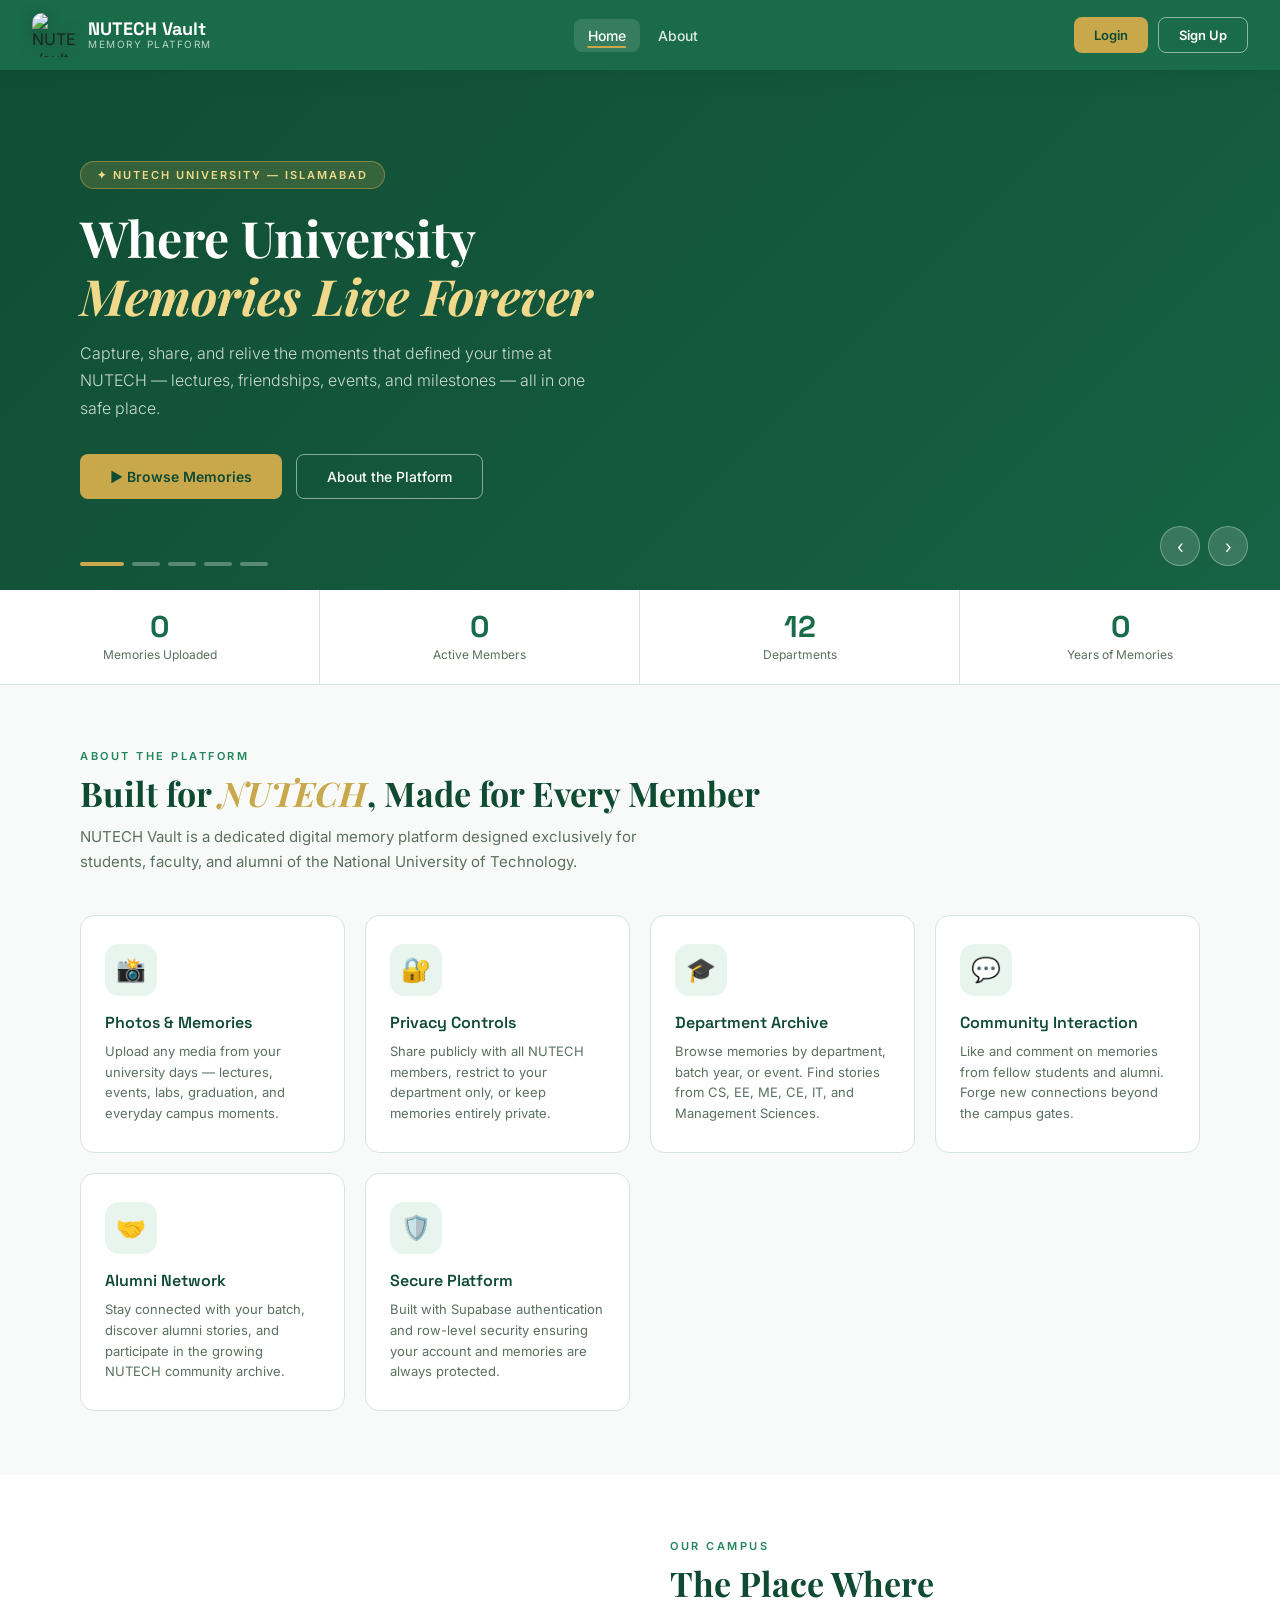
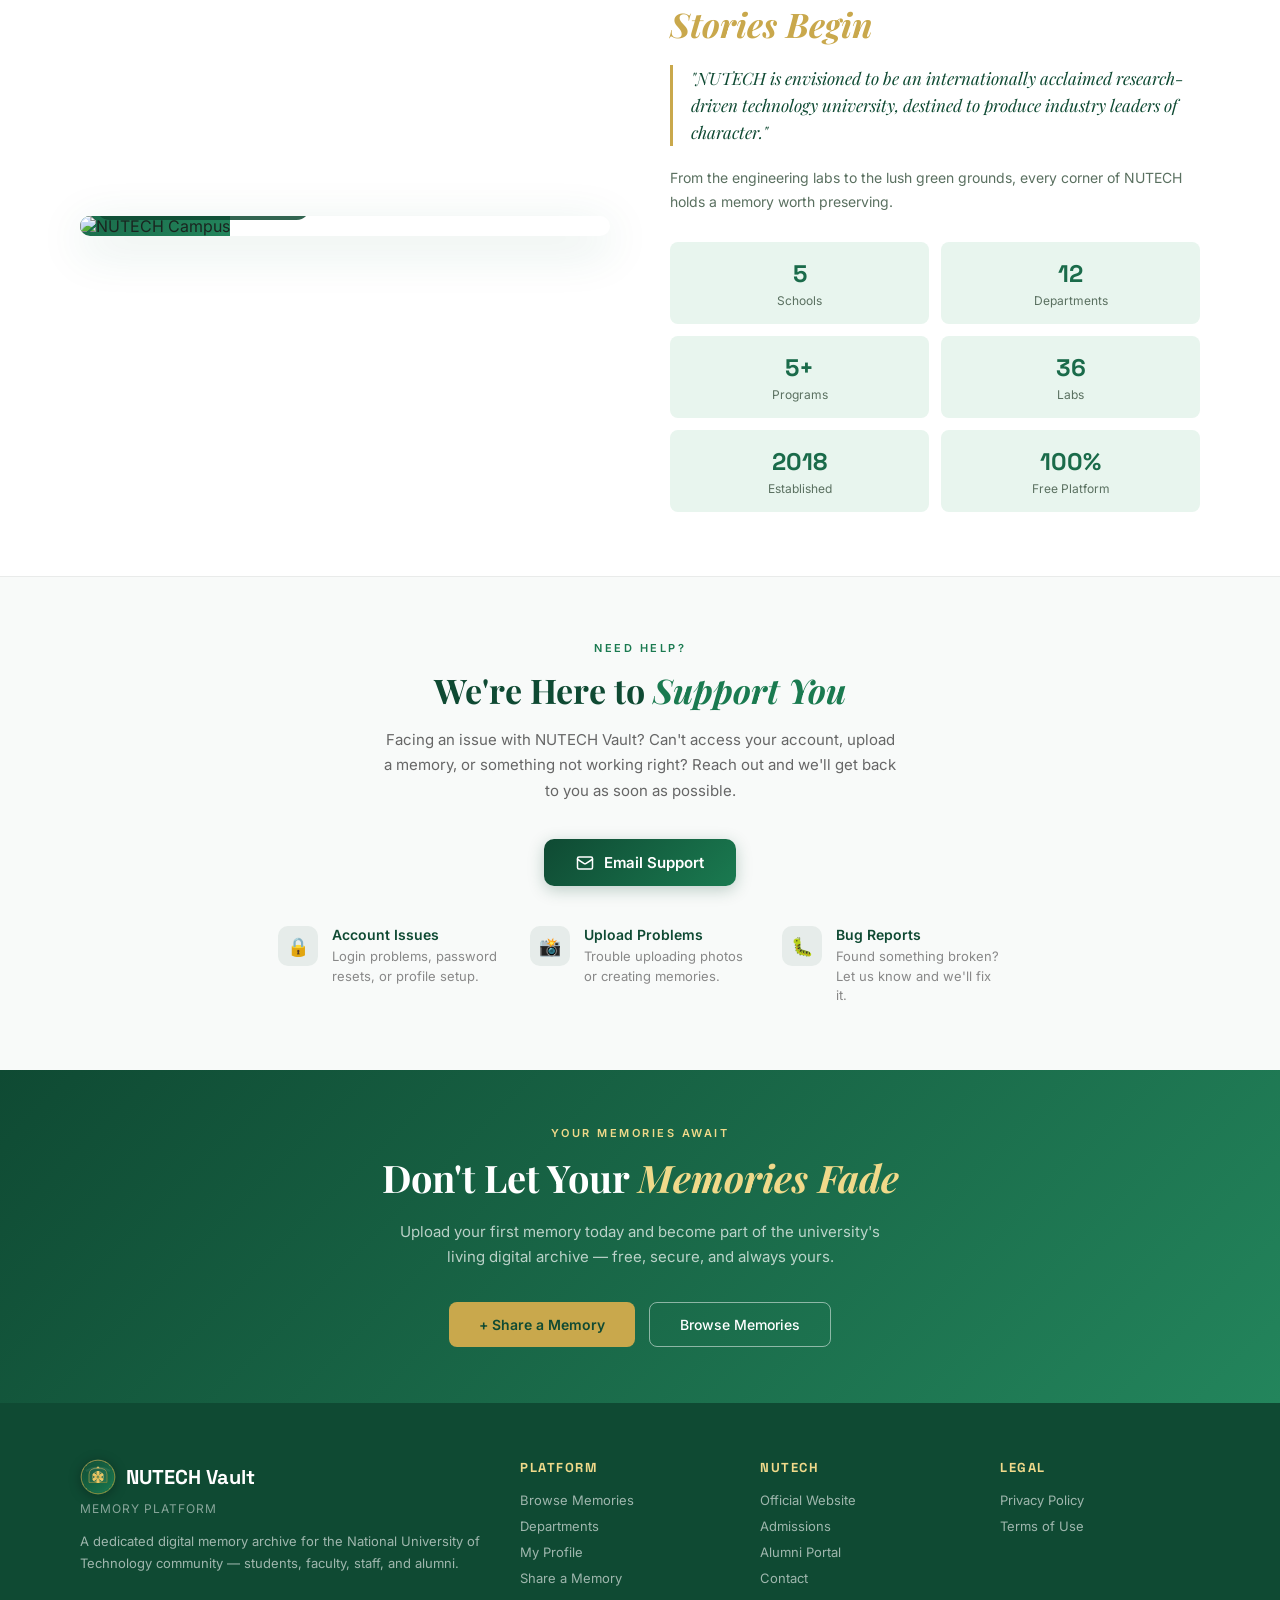
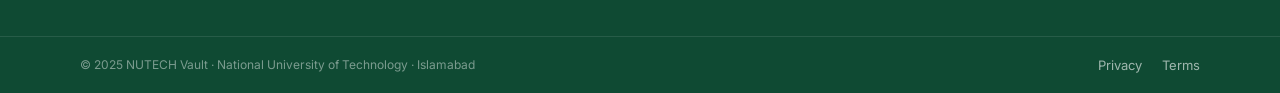
==== commit 6e1288a3: "Update index.html" ====
--- a/index.html
+++ b/index.html
@@ -35,8 +35,7 @@
 <!-- Stylesheet -->
 <link rel="stylesheet" href="style.css">
 
-<!-- Supabase SDK -->
-<script src="https://cdn.jsdelivr.net/npm/@supabase/supabase-js@2" defer></script>
+<!-- Supabase SDK moved to bottom -->
 
 <!-- JSON-LD: Google Search logo, description, and organization info -->
 <script type="application/ld+json">
@@ -1167,7 +1166,8 @@
 
 
 <!-- App Logic -->
-<script src="app.js" defer></script>
+<script src="https://cdn.jsdelivr.net/npm/@supabase/supabase-js@2"></script>
+<script src="app.js"></script>
 
 <!-- Slideshow & Scroll Reveal -->
 <script>
--- a/style.css
+++ b/style.css
@@ -1,4 +1,18 @@
---green:        #1a6b4a;
+/* ═══════════════════════════════════════════════════════
+   style.css — NUTECH Vault Stylesheet
+   Contains all visual styling, layout, and animations
+═══════════════════════════════════════════════════════ */
+
+/* ─── RESET & ROOT VARIABLES ─── */
+*, *::before, *::after {
+  box-sizing: border-box;
+  margin: 0;
+  padding: 0;
+}
+
+:root {
+  /* Brand colours */
+  --green:        #1a6b4a;
   --green-dark:   #0f4a33;
   --green-mid:    #23855c;
   --green-light:  #e8f5ee;
@@ -6,11 +20,29 @@
   --gold:         #c9a84c;
   --gold-light:   #f0d98a;
   --gold-pale:    #fdf8e8;
+
+  /* Neutrals */
+  --white:        #ffffff;
+  --cream:        #f8faf9;
+  --text:         #1a2520;
+  --text-muted:   #5a7060;
+  --text-light:   #8da898;
+  --border:       #d4e6db;
+
+  /* Shadows */
   --shadow:       0 4px 24px rgba(26,107,74,0.10);
   --shadow-lg:    0 12px 48px rgba(26,107,74,0.16);
+
+  /* Radii */
+  --radius:       14px;
+  --radius-sm:    8px;
+
+  /* Smooth transition used everywhere */
   --transition:   all 0.35s cubic-bezier(0.4, 0, 0.2, 1);
 }
+
 html { scroll-behavior: smooth; }
+
 body {
   font-family: 'Inter', sans-serif;
   background: var(--cream);
@@ -18,17 +50,103 @@
   min-height: 100vh;
   overflow-x: hidden;
 }
+
 a  { text-decoration: none; color: inherit; }
 button { cursor: pointer; font-family: 'Inter', sans-serif; }
 input, textarea, select { font-family: 'Inter', sans-serif; }
 img { max-width: 100%; }
+
+/* Custom scrollbar */
+::-webkit-scrollbar { width: 6px; }
+::-webkit-scrollbar-track { background: var(--cream); }
+::-webkit-scrollbar-thumb { background: var(--green-mid); border-radius: 3px; }
+
+
+/* ─── LOADING OVERLAY ─── */
+/* Full-screen spinner shown during async operations */
+.loading-overlay {
+  position: fixed;
+  inset: 0;
+  background: rgba(15, 74, 51, 0.45);
+  display: none;
+  align-items: center;
+  justify-content: center;
+  z-index: 9999;
+  backdrop-filter: blur(4px);
+}
+.loading-overlay.active { display: flex; }
+
+.loading-spinner {
+  width: 48px;
+  height: 48px;
+  border: 4px solid rgba(255, 255, 255, 0.3);
+  border-top-color: var(--gold);
+  border-radius: 50%;
+  animation: spin 0.8s linear infinite;
+}
+@keyframes spin { to { transform: rotate(360deg); } }
+
+
+/* ─── TOAST NOTIFICATION ─── */
+/* Small popup message in the bottom-right corner */
+.toast {
+  position: fixed;
+  bottom: 32px;
+  right: 32px;
+  background: var(--green-dark);
+  color: var(--white);
+  padding: 14px 22px;
+  border-radius: var(--radius-sm);
+  font-size: 14px;
+  font-weight: 500;
+  z-index: 9999;
+  opacity: 0;
+  transform: translateY(20px);
+  transition: all 0.4s cubic-bezier(0.4, 0, 0.2, 1);
+  max-width: 340px;
+  box-shadow: var(--shadow-lg);
+}
+.toast.show {
+  opacity: 1;
+  transform: translateY(0);
+}
+.toast.error { background: #c0392b; }
+.toast.success { background: var(--green); }
+
+
+/* ─── PAGE SYSTEM ─── */
+/* Each "page" is a full section; only .active is shown */
+.page {
+  display: none;
+  flex-direction: column;
+  min-height: 100vh;
+  /* Fade + slide-up animation when a page appears */
   animation: pageIn 0.45s cubic-bezier(0.4, 0, 0.2, 1);
 }
 .page.active { display: flex; }
+
 @keyframes pageIn {
   from { opacity: 0; transform: translateY(18px); }
   to   { opacity: 1; transform: translateY(0); }
 }
+
+
+/* ─── TOPBAR ─── */
+.topbar {
+  background: var(--green-dark);
+  padding: 6px 32px;
+  display: flex;
+  align-items: center;
+  justify-content: space-between;
+  font-size: 12px;
+  color: rgba(255,255,255,0.75);
+}
+.topbar a { color: rgba(255,255,255,0.75); transition: color 0.2s; }
+.topbar a:hover { color: var(--gold-light); }
+.topbar-links { display: flex; gap: 20px; }
+
+
+/* ─── NAVBAR ─── */
 .navbar {
   background: var(--green);
   padding: 0 32px;
@@ -40,9 +158,24 @@
   top: 0;
   z-index: 1000;
   box-shadow: 0 2px 20px rgba(15,74,51,0.3);
+  /* Navbar slides down smoothly on page load */
+  animation: navDown 0.5s ease;
+}
+@keyframes navDown {
+  from { transform: translateY(-100%); }
+  to   { transform: translateY(0); }
+}
+
+.nav-brand {
+  display: flex;
+  align-items: center;
+  gap: 12px;
+  cursor: pointer;
+  /* Subtle bounce on brand hover */
   transition: var(--transition);
 }
 .nav-brand:hover { transform: scale(1.02); }
+
 .nav-logo-img {
   width: 44px;
   height: 44px;
@@ -67,6 +200,7 @@
   text-transform: uppercase;
 }
 .nav-center { display: flex; gap: 4px; align-items: center; }
+
 .nav-link {
   color: rgba(255,255,255,0.85);
   font-size: 14px;
@@ -80,7 +214,67 @@
   position: relative;
   overflow: hidden;
 }
+/* Ripple-like underline on active nav link */
+.nav-link::after {
+  content: '';
+  position: absolute;
+  bottom: 4px;
+  left: 50%;
+  transform: translateX(-50%) scaleX(0);
+  width: 60%;
+  height: 2px;
+  background: var(--gold);
+  border-radius: 2px;
+  transition: transform 0.3s ease;
+}
+.nav-link:hover, .nav-link.active {
+  color: var(--white);
+  background: rgba(255,255,255,0.12);
+}
+.nav-link.active::after { transform: translateX(-50%) scaleX(1); }
+
+.nav-right { display: flex; gap: 10px; align-items: center; }
+
+.nav-btn {
+  background: var(--gold);
+  color: var(--green-dark);
+  border: none;
+  padding: 9px 20px;
+  border-radius: var(--radius-sm);
+  font-size: 13px;
+  font-weight: 600;
+  transition: var(--transition);
+}
+.nav-btn:hover {
+  background: var(--gold-light);
+  transform: translateY(-2px);
+  box-shadow: 0 6px 20px rgba(201,168,76,0.4);
+}
+
+.nav-avatar {
+  width: 38px;
+  height: 38px;
+  border-radius: 50%;
+  background: rgba(255,255,255,0.2);
+  border: 2px solid rgba(255,255,255,0.4);
+  display: flex;
+  align-items: center;
+  justify-content: center;
+  font-size: 14px;
+  font-weight: 700;
+  color: var(--white);
+  cursor: pointer;
+  transition: var(--transition);
+}
+.nav-avatar:hover {
+  background: rgba(255,255,255,0.35);
+  transform: scale(1.08);
+}
+
+
+/* ─── HERO SLIDESHOW ─── */
 .hero { position: relative; height: 520px; overflow: hidden; }
+
 .slide {
   position: absolute;
   inset: 0;
@@ -90,13 +284,51 @@
   align-items: center;
 }
 .slide.active { opacity: 1; }
+
 .slide-bg {
   position: absolute;
   inset: 0;
   background-size: cover;
   background-position: center;
+  /* Ken Burns zoom effect on active slide */
+  transform: scale(1.05);
+  animation: kenBurns 8s ease-in-out infinite alternate;
+}
+@keyframes kenBurns {
+  from { transform: scale(1.05); }
+  to   { transform: scale(1.12); }
+}
+
+.slide-overlay {
+  position: absolute;
+  inset: 0;
+  background: linear-gradient(135deg, rgba(15,74,51,0.88) 0%, rgba(15,74,51,0.55) 60%, rgba(15,74,51,0.25) 100%);
+}
+.slide-content {
+  position: relative;
+  z-index: 2;
+  padding: 0 80px;
+  max-width: 680px;
+}
+
+.slide-badge {
+  display: inline-flex;
+  align-items: center;
+  gap: 6px;
+  background: rgba(201,168,76,0.2);
+  border: 1px solid rgba(201,168,76,0.5);
+  color: var(--gold-light);
+  font-size: 11px;
+  font-weight: 600;
+  letter-spacing: 2px;
+  text-transform: uppercase;
+  padding: 6px 16px;
+  border-radius: 50px;
+  margin-bottom: 20px;
+  /* Fade in from left */
   animation: slideInLeft 0.8s ease 0.2s both;
 }
+
 .slide-title {
   font-family: 'Playfair Display', serif;
   font-size: 50px;
@@ -106,6 +338,7 @@
   animation: slideInLeft 0.8s ease 0.35s both;
 }
 .slide-title em { color: var(--gold-light); font-style: italic; }
+
 .slide-desc {
   color: rgba(255,255,255,0.78);
   font-size: 16px;
@@ -114,16 +347,19 @@
   margin-bottom: 32px;
   animation: slideInLeft 0.8s ease 0.5s both;
 }
+
 .slide-cta {
   display: flex;
   gap: 14px;
   flex-wrap: wrap;
   animation: slideInLeft 0.8s ease 0.65s both;
 }
+
 @keyframes slideInLeft {
   from { opacity: 0; transform: translateX(-30px); }
   to   { opacity: 1; transform: translateX(0); }
 }
+
 .slide-indicators {
   position: absolute;
   bottom: 24px;
@@ -142,6 +378,7 @@
   border: none;
 }
 .slide-dot.active { background: var(--gold); width: 44px; }
+
 .slide-arrows {
   position: absolute;
   right: 32px;
@@ -169,6 +406,45 @@
   color: var(--green-dark);
   transform: scale(1.1);
 }
+
+
+/* ─── BUTTONS ─── */
+.btn-primary {
+  background: var(--gold);
+  color: var(--green-dark);
+  border: none;
+  padding: 13px 30px;
+  border-radius: var(--radius-sm);
+  font-size: 14px;
+  font-weight: 600;
+  transition: var(--transition);
+  display: inline-flex;
+  align-items: center;
+  gap: 8px;
+}
+.btn-primary:hover {
+  background: var(--gold-light);
+  transform: translateY(-2px);
+  box-shadow: 0 8px 24px rgba(201,168,76,0.35);
+}
+
+.btn-ghost-white {
+  background: transparent;
+  color: var(--white);
+  border: 1.5px solid rgba(255,255,255,0.5);
+  padding: 13px 30px;
+  border-radius: var(--radius-sm);
+  font-size: 14px;
+  font-weight: 500;
+  transition: var(--transition);
+}
+.btn-ghost-white:hover {
+  border-color: var(--white);
+  background: rgba(255,255,255,0.1);
+}
+
+
+/* ─── STATS BAR ─── */
 .stats-bar {
   background: var(--white);
   display: grid;
@@ -183,12 +459,19 @@
 }
 .stat-item:last-child { border-right: none; }
 .stat-item:hover { background: var(--green-light); }
+
 .stat-num {
   font-family: 'Space Grotesk', sans-serif;
   font-size: 30px;
   font-weight: 700;
   color: var(--green);
   line-height: 1;
+  /* Numbers count up on load — handled by JS */
+}
+.stat-label { font-size: 12px; color: var(--text-muted); margin-top: 5px; }
+
+
+/* ─── SECTION COMMONS ─── */
 .section {
   padding: 64px 80px;
   max-width: 1280px;
@@ -196,6 +479,7 @@
   width: 100%;
 }
 .section-sm { padding: 48px 80px; max-width: 1280px; margin: 0 auto; width: 100%; }
+
 .section-header { margin-bottom: 40px; }
 .section-label {
   font-size: 11px;
@@ -219,6 +503,10 @@
   line-height: 1.7;
   max-width: 600px;
 }
+
+
+/* ─── SCROLL REVEAL ANIMATION ─── */
+/* Elements with .reveal class fade-in when they scroll into view */
 .reveal {
   opacity: 0;
   transform: translateY(28px);
@@ -228,6 +516,26 @@
   opacity: 1;
   transform: translateY(0);
 }
+
+
+/* ─── DEPARTMENTS SECTION ─── */
+.dept-bg { background: var(--green-dark); padding: 64px 0; }
+.dept-inner { max-width: 1280px; margin: 0 auto; padding: 0 80px; }
+.dept-label { font-size: 11px; letter-spacing: 2.5px; text-transform: uppercase; color: var(--gold); font-weight: 600; margin-bottom: 10px; }
+.dept-title { font-family: 'Playfair Display', serif; font-size: 34px; color: var(--white); margin-bottom: 12px; }
+.dept-sub { color: rgba(255,255,255,0.6); font-size: 15px; margin-bottom: 40px; line-height: 1.7; }
+.dept-grid { display: grid; grid-template-columns: repeat(auto-fit, minmax(280px, 1fr)); gap: 20px; }
+
+.dept-card {
+  background: rgba(255,255,255,0.07);
+  border: 1px solid rgba(255,255,255,0.12);
+  border-radius: var(--radius);
+  padding: 28px;
+  cursor: pointer;
+  transition: var(--transition);
+  position: relative;
+  overflow: hidden;
+  /* Cards stagger-animate in */
   animation: cardAppear 0.5s ease both;
 }
 .dept-card::before {
@@ -247,6 +555,7 @@
   box-shadow: 0 12px 40px rgba(0,0,0,0.2);
 }
 .dept-card:hover::before { transform: scaleX(1); }
+
 .dept-icon { font-size: 36px; margin-bottom: 16px; }
 .dept-code { font-size: 11px; letter-spacing: 2px; text-transform: uppercase; color: var(--gold); font-weight: 600; margin-bottom: 6px; }
 .dept-name { font-family: 'Space Grotesk', sans-serif; font-size: 17px; font-weight: 600; color: var(--white); margin-bottom: 10px; line-height: 1.3; }
@@ -271,6 +580,42 @@
   color: var(--green-dark);
   transform: translateX(3px);
 }
+
+
+/* ─── FEATURES GRID ─── */
+.features-grid {
+  display: grid;
+  grid-template-columns: repeat(auto-fit, minmax(240px, 1fr));
+  gap: 20px;
+}
+.feature-card {
+  background: var(--white);
+  border: 1px solid var(--border);
+  border-radius: var(--radius);
+  padding: 28px 24px;
+  transition: var(--transition);
+}
+.feature-card:hover {
+  box-shadow: var(--shadow-lg);
+  transform: translateY(-5px);
+  border-color: var(--green);
+}
+.feature-icon {
+  width: 52px; height: 52px;
+  border-radius: 14px;
+  background: var(--green-light);
+  display: flex; align-items: center; justify-content: center;
+  font-size: 24px;
+  margin-bottom: 16px;
+  transition: var(--transition);
+}
+.feature-card:hover .feature-icon { transform: scale(1.12) rotate(-5deg); }
+
+.feature-title { font-family: 'Space Grotesk', sans-serif; font-size: 16px; font-weight: 600; color: var(--green-dark); margin-bottom: 8px; }
+.feature-desc { font-size: 13px; color: var(--text-muted); line-height: 1.6; }
+
+
+/* ─── MEMORY FEED ─── */
 .feed-header {
   display: flex;
   align-items: center;
@@ -280,6 +625,7 @@
   gap: 16px;
 }
 .filter-row { display: flex; gap: 8px; flex-wrap: wrap; }
+
 .filter-chip {
   padding: 7px 16px;
   border-radius: 50px;
@@ -293,11 +639,13 @@
 }
 .filter-chip:hover { border-color: var(--green); color: var(--green); }
 .filter-chip.active { background: var(--green); color: var(--white); border-color: var(--green); }
+
 .memory-grid {
   display: grid;
   grid-template-columns: repeat(auto-fill, minmax(300px, 1fr));
   gap: 20px;
 }
+
 .memory-card {
   background: var(--white);
   border: 1px solid var(--border);
@@ -305,6 +653,29 @@
   overflow: hidden;
   cursor: pointer;
   transition: var(--transition);
+  /* Cards fade in when added to the grid */
+  animation: cardAppear 0.5s ease both;
+}
+.memory-card:hover {
+  box-shadow: var(--shadow-lg);
+  transform: translateY(-5px);
+  border-color: var(--green);
+}
+@keyframes cardAppear {
+  from { opacity: 0; transform: scale(0.96) translateY(12px); }
+  to   { opacity: 1; transform: scale(1) translateY(0); }
+}
+
+.card-media {
+  height: 190px;
+  display: flex;
+  align-items: center;
+  justify-content: center;
+  font-size: 56px;
+  position: relative;
+  overflow: hidden;
+}
+/* Image inside card media */
 .card-media img {
   width: 100%;
   height: 100%;
@@ -312,6 +683,7 @@
   position: absolute;
   inset: 0;
 }
+
 .card-media-overlay {
   position: absolute;
   inset: 0;
@@ -369,6 +741,10 @@
 .card-action-btn:hover { color: var(--green); }
 .card-action-btn svg { width: 15px; height: 15px; }
 .card-action-btn.liked { color: #e74c3c; }
+
+
+/* ─── SKELETON LOADER ─── */
+/* Grey shimmer cards while real data loads from Supabase */
 .skeleton-card {
   background: linear-gradient(90deg, #f0f0f0 25%, #e0e8e3 50%, #f0f0f0 75%);
   background-size: 200% 100%;
@@ -379,6 +755,21 @@
   from { background-position: 200% 0; }
   to   { background-position: -200% 0; }
 }
+
+
+/* ─── LOGIN PAGE ─── */
+.login-wrap { display: flex; min-height: calc(100vh - 70px); }
+.login-left {
+  width: 44%;
+  background: var(--green-dark);
+  display: flex;
+  flex-direction: column;
+  justify-content: center;
+  padding: 72px 60px;
+  position: relative;
+  overflow: hidden;
+}
+/* Decorative circles */
 .login-left::before {
   content: '';
   position: absolute;
@@ -386,9 +777,78 @@
   border-radius: 50%;
   background: rgba(201,168,76,0.07);
   top: -150px; right: -150px;
+  /* Slow pulse */
+  animation: pulse 6s ease-in-out infinite alternate;
+}
+.login-left::after {
+  content: '';
+  position: absolute;
+  width: 350px; height: 350px;
+  border-radius: 50%;
+  background: rgba(255,255,255,0.04);
+  bottom: -100px; left: -80px;
+  animation: pulse 8s ease-in-out infinite alternate-reverse;
+}
+@keyframes pulse {
+  from { transform: scale(1); }
+  to   { transform: scale(1.1); }
+}
+
+.login-logo-wrap { display: flex; align-items: center; gap: 14px; margin-bottom: 48px; }
+.login-logo { width: 64px; height: 64px; border-radius: 14px; background: transparent; padding: 0; object-fit: contain; filter: drop-shadow(0 4px 12px rgba(0,0,0,0.3)); }
+.login-brand-name { font-family: 'Space Grotesk', sans-serif; font-size: 22px; font-weight: 700; color: var(--white); }
+.login-brand-tagline { font-size: 11px; color: rgba(255,255,255,0.6); letter-spacing: 1px; text-transform: uppercase; }
+.login-heading { font-family: 'Playfair Display', serif; font-size: 38px; color: var(--white); line-height: 1.25; margin-bottom: 18px; }
+.login-heading em { color: var(--gold-light); font-style: italic; }
+.login-body { color: rgba(255,255,255,0.6); font-size: 15px; line-height: 1.7; font-weight: 300; margin-bottom: 36px; }
+.login-features { display: flex; flex-direction: column; gap: 14px; }
+.login-feature { display: flex; align-items: center; gap: 12px; font-size: 14px; color: rgba(255,255,255,0.78); }
+.login-feature-dot { width: 7px; height: 7px; border-radius: 50%; background: var(--gold); flex-shrink: 0; }
+
+.login-right {
+  flex: 1;
+  display: flex;
+  align-items: center;
+  justify-content: center;
+  padding: 60px 48px;
+  background: var(--cream);
+}
+.login-box { width: 100%; max-width: 420px; }
+.login-box-title { font-family: 'Playfair Display', serif; font-size: 28px; color: var(--green-dark); margin-bottom: 6px; }
+.login-box-sub { font-size: 14px; color: var(--text-muted); margin-bottom: 28px; }
+
+.tab-switcher {
+  display: flex;
+  background: #e8ede9;
+  border-radius: 10px;
+  padding: 4px;
+  margin-bottom: 28px;
+}
+.tab-btn {
+  flex: 1;
+  text-align: center;
+  padding: 10px;
+  border-radius: 8px;
+  font-size: 14px;
+  cursor: pointer;
+  transition: var(--transition);
+  font-weight: 400;
+  color: var(--text-muted);
+  background: transparent;
+  border: none;
+}
+.tab-btn.active {
+  background: var(--white);
+  color: var(--green-dark);
+  font-weight: 600;
+  box-shadow: 0 1px 8px rgba(26,107,74,0.12);
+}
+
+/* ─── FORMS ─── */
 .form-group { margin-bottom: 18px; }
 .form-label { display: block; font-size: 13px; font-weight: 600; color: var(--text); margin-bottom: 6px; }
 .form-label span { color: var(--gold); font-weight: 400; font-size: 11px; margin-left: 4px; }
+
 .form-input {
   width: 100%;
   padding: 12px 16px;
@@ -405,6 +865,7 @@
   box-shadow: 0 0 0 3px rgba(26,107,74,0.08);
 }
 .form-hint { font-size: 11px; color: var(--text-light); margin-top: 5px; }
+
 .form-submit {
   width: 100%;
   background: var(--green);
@@ -433,6 +894,85 @@
 }
 .form-submit:active { transform: translateY(0); }
 .form-submit:disabled { opacity: 0.6; cursor: not-allowed; transform: none; }
+
+/* Password visibility toggle */
+.password-wrapper {
+  position: relative;
+  width: 100%;
+}
+.password-wrapper .form-input {
+  width: 100%;
+  padding-right: 48px;
+  box-sizing: border-box;
+}
+.password-wrapper .password-toggle {
+  position: absolute;
+  right: 8px;
+  top: 50%;
+  transform: translateY(-50%);
+  background: none !important;
+  border: none !important;
+  cursor: pointer;
+  padding: 8px;
+  color: var(--text-light) !important;
+  display: flex !important;
+  align-items: center;
+  justify-content: center;
+  transition: color 0.2s;
+  z-index: 5;
+}
+.password-wrapper .password-toggle:hover {
+  color: var(--text) !important;
+}
+.password-wrapper .password-toggle svg {
+  width: 20px;
+  height: 20px;
+}
+.password-wrapper .password-toggle .eye-off-icon {
+  display: none !important;
+}
+.password-wrapper .password-toggle.active .eye-icon {
+  display: none !important;
+}
+.password-wrapper .password-toggle.active .eye-off-icon {
+  display: inline-block !important;
+}
+
+.form-error {
+  background: #fee;
+  border: 1px solid #fcc;
+  color: #c00;
+  padding: 10px 14px;
+  border-radius: 8px;
+  font-size: 13px;
+  margin-top: 12px;
+  animation: shake 0.4s ease;
+}
+@keyframes shake {
+  0%,100% { transform: translateX(0); }
+  25% { transform: translateX(-6px); }
+  75% { transform: translateX(6px); }
+}
+
+.form-success {
+  background: #eaffef;
+  border: 1px solid #a8dfb4;
+  color: #1a6b4a;
+  padding: 10px 14px;
+  border-radius: 8px;
+  font-size: 13px;
+  margin-top: 12px;
+}
+
+.divider-row { display: flex; align-items: center; gap: 12px; margin: 20px 0; }
+.divider-line { flex: 1; height: 1px; background: var(--border); }
+.divider-text { font-size: 12px; color: var(--text-muted); }
+
+.form-footer-link { text-align: center; margin-top: 22px; font-size: 13px; color: var(--text-muted); }
+.form-footer-link a { color: var(--green); font-weight: 600; cursor: pointer; }
+
+
+/* ─── PROFILE PAGE ─── */
 .profile-banner {
   background: linear-gradient(135deg, var(--green-dark) 0%, var(--green) 100%);
   padding: 44px 80px;
@@ -453,6 +993,7 @@
 .profile-name { font-family: 'Playfair Display', serif; font-size: 30px; color: var(--white); margin-bottom: 5px; }
 .profile-meta-line { font-size: 14px; color: rgba(255,255,255,0.65); }
 .profile-badges { display: flex; gap: 8px; flex-wrap: wrap; margin-top: 10px; }
+
 .badge-pill {
   display: inline-flex; align-items: center; gap: 6px;
   background: rgba(201,168,76,0.18);
@@ -462,6 +1003,7 @@
   padding: 4px 14px;
   border-radius: 50px;
 }
+
 .profile-content-wrap {
   max-width: 1100px;
   margin: 32px auto;
@@ -470,6 +1012,7 @@
   grid-template-columns: 250px 1fr;
   gap: 24px;
 }
+
 .sidebar-card {
   background: var(--white);
   border: 1px solid var(--border);
@@ -484,6 +1027,7 @@
 .sidebar-stat-row:last-of-type { border-bottom: none; }
 .sidebar-stat-label { color: var(--text-muted); }
 .sidebar-stat-val { font-weight: 600; color: var(--green-dark); }
+
 .sidebar-actions { margin-top: 16px; display: flex; flex-direction: column; gap: 8px; }
 .sidebar-action-btn {
   background: var(--green-light);
@@ -496,6 +1040,125 @@
   transition: var(--transition);
 }
 .sidebar-action-btn:hover { background: var(--green); color: var(--white); border-color: var(--green); transform: translateY(-1px); }
+
+
+/* ─── UPLOAD MODAL ─── */
+.modal-overlay {
+  position: fixed;
+  inset: 0;
+  background: rgba(15,74,51,0.55);
+  display: none;
+  align-items: center;
+  justify-content: center;
+  z-index: 2000;
+  padding: 20px;
+  backdrop-filter: blur(4px);
+}
+.modal-overlay.open { display: flex; animation: fadeIn 0.25s ease; }
+@keyframes fadeIn { from { opacity: 0; } to { opacity: 1; } }
+
+.modal {
+  background: var(--white);
+  border-radius: 18px;
+  width: 100%;
+  max-width: 540px;
+  overflow: hidden;
+  box-shadow: 0 24px 80px rgba(15,74,51,0.3);
+  animation: modalIn 0.35s cubic-bezier(0.4, 0, 0.2, 1);
+  max-height: 90vh;
+  overflow-y: auto;
+}
+@keyframes modalIn {
+  from { opacity: 0; transform: scale(0.94) translateY(24px); }
+  to   { opacity: 1; transform: scale(1) translateY(0); }
+}
+
+.modal-header {
+  padding: 24px 28px 20px;
+  border-bottom: 1px solid var(--border);
+  display: flex;
+  justify-content: space-between;
+  align-items: center;
+  position: sticky;
+  top: 0;
+  background: var(--white);
+  z-index: 1;
+}
+.modal-title { font-family: 'Playfair Display', serif; font-size: 22px; color: var(--green-dark); }
+.modal-close {
+  background: none;
+  border: none;
+  font-size: 26px;
+  color: var(--text-muted);
+  line-height: 1;
+  padding: 4px;
+  transition: color 0.2s, transform 0.2s;
+}
+.modal-close:hover { color: var(--text); transform: rotate(90deg); }
+
+.modal-body { padding: 24px 28px; }
+
+.upload-zone {
+  border: 2px dashed var(--border);
+  border-radius: 12px;
+  padding: 36px;
+  text-align: center;
+  margin-bottom: 20px;
+  cursor: pointer;
+  transition: var(--transition);
+}
+.upload-zone:hover, .upload-zone.dragover {
+  border-color: var(--green);
+  background: var(--green-light);
+  transform: scale(1.01);
+}
+.upload-icon { font-size: 38px; margin-bottom: 12px; }
+.upload-text { font-size: 15px; font-weight: 500; color: var(--text); margin-bottom: 5px; }
+.upload-sub { font-size: 12px; color: var(--text-muted); }
+
+.cat-grid { display: grid; grid-template-columns: repeat(3, 1fr); gap: 8px; margin-bottom: 18px; }
+.cat-btn {
+  padding: 9px 6px;
+  border: 1.5px solid var(--border);
+  border-radius: var(--radius-sm);
+  font-size: 12px;
+  cursor: pointer;
+  background: var(--white);
+  color: var(--text-muted);
+  transition: var(--transition);
+  text-align: center;
+}
+.cat-btn.selected { border-color: var(--green); color: var(--green-dark); background: var(--green-light); font-weight: 600; }
+.cat-btn:hover { border-color: var(--green-mid); transform: translateY(-1px); }
+
+.modal-footer { padding: 16px 28px 24px; display: flex; gap: 12px; }
+.btn-cancel {
+  flex: 1;
+  background: transparent;
+  border: 1.5px solid var(--border);
+  color: var(--text);
+  padding: 12px;
+  border-radius: 10px;
+  font-size: 14px;
+  transition: var(--transition);
+}
+.btn-cancel:hover { border-color: var(--green-mid); }
+.btn-publish {
+  flex: 2;
+  background: var(--green);
+  color: var(--white);
+  border: none;
+  padding: 12px;
+  border-radius: 10px;
+  font-size: 14px;
+  font-weight: 600;
+  transition: var(--transition);
+}
+.btn-publish:hover { background: var(--green-mid); transform: translateY(-1px); }
+.btn-publish:disabled { opacity: 0.6; cursor: not-allowed; transform: none; }
+
+
+/* ─── CAMPUS SECTION ─── */
 .campus-section { background: var(--white); padding: 64px 0; }
 .campus-inner {
   max-width: 1280px;
@@ -541,6 +1204,41 @@
 .campus-stat-box:hover .campus-stat-text { color: rgba(255,255,255,0.8); }
 .campus-stat-num { font-family: 'Space Grotesk', sans-serif; font-size: 24px; font-weight: 700; color: var(--green); transition: color 0.3s; }
 .campus-stat-text { font-size: 12px; color: var(--text-muted); margin-top: 4px; transition: color 0.3s; }
+
+
+/* ─── HORIZONTAL SCROLL (recent memories on home) ─── */
+.hscroll-wrap { overflow-x: auto; padding-bottom: 12px; -webkit-overflow-scrolling: touch; }
+.hscroll-wrap::-webkit-scrollbar { height: 4px; }
+.hscroll-wrap::-webkit-scrollbar-thumb { background: var(--green-mid); border-radius: 2px; }
+.hscroll-row { display: flex; gap: 16px; width: max-content; padding: 4px 2px; }
+
+.hscroll-card {
+  width: 240px;
+  background: var(--white);
+  border: 1px solid var(--border);
+  border-radius: var(--radius);
+  overflow: hidden;
+  flex-shrink: 0;
+  cursor: pointer;
+  transition: var(--transition);
+}
+.hscroll-card:hover { box-shadow: var(--shadow); transform: translateY(-4px); }
+.hscroll-media {
+  height: 140px;
+  display: flex;
+  align-items: center;
+  justify-content: center;
+  font-size: 40px;
+  position: relative;
+  overflow: hidden;
+}
+.hscroll-media img { width: 100%; height: 100%; object-fit: cover; position: absolute; inset: 0; }
+.hscroll-body { padding: 12px 14px; }
+.hscroll-title { font-family: 'Playfair Display', serif; font-size: 14px; color: var(--green-dark); margin-bottom: 5px; line-height: 1.3; }
+.hscroll-meta { font-size: 11px; color: var(--text-muted); }
+
+
+/* ─── SEARCH BAR ─── */
 .search-wrap { position: relative; max-width: 500px; }
 .search-input {
   width: 100%;
@@ -555,10 +1253,85 @@
 }
 .search-input:focus { border-color: var(--green); box-shadow: 0 0 0 3px rgba(26,107,74,0.08); }
 .search-icon { position: absolute; left: 16px; top: 50%; transform: translateY(-50%); color: var(--text-muted); font-size: 16px; }
+
+
+/* ─── FOOTER ─── */
+.footer { background: var(--green-dark); color: rgba(255,255,255,0.75); margin-top: auto; }
+.footer-main {
+  display: grid;
+  grid-template-columns: 2fr 1fr 1fr 1fr;
+  gap: 40px;
+  padding: 56px 80px 40px;
+  max-width: 1280px;
+  margin: 0 auto;
+}
+.footer-brand-name { font-family: 'Space Grotesk', sans-serif; font-size: 20px; font-weight: 700; color: var(--white); margin-bottom: 5px; }
+.footer-brand-tag { font-size: 12px; color: rgba(255,255,255,0.5); letter-spacing: 1px; margin-bottom: 14px; text-transform: uppercase; }
+.footer-brand-desc { font-size: 13px; line-height: 1.7; color: rgba(255,255,255,0.6); }
+.footer-col-title { font-family: 'Space Grotesk', sans-serif; font-size: 13px; font-weight: 700; color: var(--gold-light); letter-spacing: 1.5px; text-transform: uppercase; margin-bottom: 16px; }
+.footer-link { display: block; font-size: 13px; color: rgba(255,255,255,0.6); margin-bottom: 10px; cursor: pointer; transition: color 0.2s; }
+.footer-link:hover { color: var(--gold-light); }
+.footer-bottom {
+  border-top: 1px solid rgba(255,255,255,0.1);
+  padding: 20px 80px;
+  max-width: 1280px;
+  margin: 0 auto;
+  display: flex;
+  justify-content: space-between;
+  align-items: center;
+  font-size: 12px;
+  color: rgba(255,255,255,0.45);
+}
+.footer-bottom-links { display: flex; gap: 20px; }
+
+
+/* ═══════════════════════════════════════════════════════
+   RESPONSIVE — mobile-first, every breakpoint covered
+═══════════════════════════════════════════════════════ */
+
+/* ── TABLET  (≤ 1024px) ────────────────────────────── */
+@media (max-width: 1024px) {
+  .section, .section-sm {
+    padding-left: 40px;
+    padding-right: 40px;
+  }
+  .dept-inner, .campus-inner,
+  .footer-main, .footer-bottom,
+  .profile-banner, .profile-content-wrap {
+    padding-left: 40px;
+    padding-right: 40px;
+  }
+  .footer-main {
+    grid-template-columns: 1fr 1fr;
+    gap: 28px;
+  }
+  .slide-title { font-size: 40px; }
+  .slide-content { padding: 0 48px; max-width: 540px; }
+}
+
+/* ── SMALL TABLET / LARGE PHONE  (≤ 900px) ─────────── */
 @media (max-width: 900px) {
+  /* ── Navbar ── */
+  .hamburger { display: flex !important; }
+  .nav-center,
+  #nav-links-auth,
+  #nav-links-guest { display: none !important; }
+
+  /* Hide desktop auth buttons, show only hamburger */
   #nav-guest-actions { display: none !important; }
   #nav-user-actions  { display: none !important; }
   .navbar { padding: 0 20px; }
+
+  /* ── Spacing ── */
+  .section, .section-sm { padding: 44px 20px; }
+  .dept-inner           { padding: 44px 20px; }
+  .campus-inner         { padding: 0 20px; }
+  .profile-banner       { padding: 32px 20px; }
+  .profile-content-wrap { padding: 0 20px; margin: 24px auto; }
+  .footer-main          { padding: 40px 20px 28px; }
+  .footer-bottom        { padding: 16px 20px; }
+
+  /* ── Hero ── */
   .hero { height: 420px; }
   .slide-content { padding: 0 24px; max-width: 100%; }
   .slide-title   { font-size: 32px; }
@@ -566,9 +1339,22 @@
   .slide-badge   { font-size: 10px; padding: 5px 12px; }
   .slide-indicators { left: 24px; bottom: 16px; }
   .slide-arrows     { right: 16px; bottom: 16px; }
+
+  /* ── Stats bar ── */
+  .stats-bar { grid-template-columns: repeat(2, 1fr); }
+  .stat-item { padding: 16px 12px; }
+  .stat-num  { font-size: 24px; }
+
+  /* ── Grids ── */
   .campus-inner { grid-template-columns: 1fr; gap: 32px; }
   .profile-content-wrap { grid-template-columns: 1fr; }
   .sidebar-card { position: static; }
+
+  /* ── Login ── */
+  .login-left  { display: none; }
+  .login-right { padding: 40px 24px; }
+
+  /* ── Footer ── */
   .footer-main { grid-template-columns: 1fr 1fr; }
   .footer-bottom {
     flex-direction: column;
@@ -576,8 +1362,18 @@
     text-align: center;
   }
   .footer-bottom-links { flex-wrap: wrap; justify-content: center; }
+
+  /* ── Profile ── */
+  .profile-inner { flex-direction: column; align-items: flex-start; gap: 16px; }
+  .profile-name { font-size: 24px; }
+
+  /* ── Section title ── */
   .section-title { font-size: 26px; }
 }
+
+/* ── PHONE  (≤ 600px) ───────────────────────────────── */
+@media (max-width: 600px) {
+  /* ── Hero ── */
   .hero { height: 360px; }
   .slide-title { font-size: 22px; line-height: 1.2; }
   .slide-desc  { font-size: 13px; margin-bottom: 20px; display: -webkit-box; -webkit-line-clamp: 3; line-clamp: 3; -webkit-box-orient: vertical; overflow: hidden; }
@@ -588,25 +1384,112 @@
     font-size: 13px;
   }
   .slide-badge { display: none; } /* save space on tiny screens */
+
+  /* ── Stats ── */
+  .stats-bar  { grid-template-columns: 1fr 1fr; }
+  .stat-item  { padding: 14px 8px; }
+  .stat-num   { font-size: 20px; }
+  .stat-label { font-size: 11px; }
+
+  /* ── Grids ── */
   .memory-grid      { grid-template-columns: 1fr; }
   .dept-grid        { grid-template-columns: 1fr; }
   .features-grid    { grid-template-columns: 1fr; }
   .footer-main      { grid-template-columns: 1fr; gap: 24px; }
   .dept-school-grid { grid-template-columns: 1fr; }
+
+  /* ── Horizontal scroll cards ── */
+  .hscroll-card { width: 190px; }
+
+  /* ── Section ── */
   .section, .section-sm { padding: 36px 16px; }
   .dept-inner { padding: 36px 16px; }
   .section-title { font-size: 22px; }
   .dept-title    { font-size: 22px; }
+
+  /* ── Login / Signup ── */
+  .login-right { padding: 28px 16px; }
+  .login-box   { max-width: 100%; }
+
+  /* ── Toast ── */
   .toast-container { bottom: 12px; right: 12px; left: 12px; }
   .toast { max-width: 100%; right: 0; left: 0; bottom: 0; border-radius: 0; }
+
+  /* ── Modal ── */
+  .modal-overlay { padding: 0; align-items: flex-end; }
+  .modal {
+    border-radius: 18px 18px 0 0;
+    max-height: 92vh;
+  }
+
+  /* ── Cards ── */
   .feature-card { padding: 20px 16px; }
   .dept-card    { padding: 20px 16px; }
+
+  /* ── Profile ── */
+  .profile-banner       { padding: 24px 16px; }
+  .profile-content-wrap { padding: 0 16px; margin: 16px auto; }
+  .profile-avatar-xl    { width: 72px; height: 72px; font-size: 24px; }
+  .profile-name         { font-size: 20px; }
+
+  /* ── Campus ── */
   .campus-img { height: 220px; }
   .campus-stat-row { grid-template-columns: 1fr 1fr; }
+
+  /* ── Topbar ── */
+  .topbar { display: none; } /* too small for topbar links */
+
+  /* ── Memory detail modal ── */
+  .memory-detail-body { padding: 16px; }
+  .memory-detail-title { font-size: 20px; }
+
+  /* ── Feed header ── */
   .feed-header { flex-direction: column; align-items: flex-start; }
   .search-wrap { max-width: 100%; width: 100%; }
 }
+
+/* ── VERY SMALL PHONE  (≤ 380px) ───────────────────── */
+@media (max-width: 380px) {
+  .slide-title { font-size: 19px; }
+  .stat-num    { font-size: 17px; }
+  .nav-brand-name { font-size: 15px; }
+  .nav-brand-sub  { display: none; }
+  .hscroll-card   { width: 165px; }
+  .cat-grid       { grid-template-columns: repeat(2, 1fr); }
+}
+
+
+/* ─── V2 APP.JS COMPATIBILITY ADDITIONS ─── */
+/* These classes are generated by V2's app.js and need styling */
+
+/* Nav scrolled state */
 .navbar.scrolled { box-shadow: 0 4px 30px rgba(15,74,51,0.4); }
+
+/* Mobile menu */
+.mobile-menu {
+  display: none;
+  position: fixed;
+  top: 0; left: 0; right: 0;
+  background: var(--green-dark);
+  padding: 72px 24px 32px;
+  z-index: 999;
+  flex-direction: column;
+  gap: 4px;
+}
+.mobile-menu.open { display: flex; }
+.mobile-menu a {
+  padding: 14px 16px;
+  color: rgba(255,255,255,0.85);
+  font-size: 15px;
+  font-weight: 500;
+  border-radius: var(--radius-sm);
+  cursor: pointer;
+  transition: var(--transition);
+}
+.mobile-menu a:hover { background: rgba(255,255,255,0.1); }
+.mobile-divider { height: 1px; background: rgba(255,255,255,0.1); margin: 8px 0; }
+
+/* Close ✕ button inside the mobile menu */
 .mobile-menu-close {
   position: absolute;
   top: 20px;
@@ -622,6 +1505,23 @@
   transition: var(--transition);
 }
 .mobile-menu-close:hover { background: rgba(255,255,255,0.25); }
+
+/* Hamburger button */
+.hamburger {
+  display: none;
+  flex-direction: column;
+  gap: 5px;
+  background: none;
+  border: none;
+  padding: 6px;
+  cursor: pointer;
+}
+.hamburger span {
+  display: block; width: 22px; height: 2px;
+  background: var(--white); border-radius: 2px;
+}
+
+/* Memory cards (V2 structure) */
 .memory-card {
   background: var(--white);
   border: 1px solid var(--border);
@@ -636,6 +1536,7 @@
   transform: translateY(-5px);
   border-color: var(--green);
 }
+
 .memory-card-img {
   height: 190px;
   display: flex;
@@ -657,6 +1558,7 @@
   background-size: 200% 100%;
   animation: shimmer 1.5s infinite;
 }
+
 .memory-card-body { padding: 16px 20px 14px; }
 .memory-card-top-row {
   display: flex;
@@ -723,6 +1625,7 @@
 .memory-author-name { font-size: 13px; font-weight: 600; color: var(--text); }
 .memory-author-year { font-size: 11px; color: var(--text-muted); }
 .memory-actions { display: flex; gap: 8px; align-items: center; }
+
 .btn-like {
   display: flex;
   align-items: center;
@@ -739,6 +1642,7 @@
 .btn-like:hover { color: #e74c3c; border-color: #e74c3c; }
 .btn-like.liked { color: #e74c3c; border-color: #e74c3c; }
 .btn-like.removing { opacity: 0; transform: scale(0.8); }
+
 .btn-view-memory {
   font-size: 12px;
   font-weight: 600;
@@ -755,6 +1659,15 @@
   color: var(--white);
   border-color: var(--green);
 }
+
+/* Memory grid */
+.memory-grid {
+  display: grid;
+  grid-template-columns: repeat(auto-fill, minmax(300px, 1fr));
+  gap: 20px;
+}
+
+/* Empty state */
 .empty-state {
   grid-column: 1 / -1;
   text-align: center;
@@ -768,6 +1681,16 @@
   margin-bottom: 10px;
 }
 .empty-state-desc { font-size: 14px; color: var(--text-muted); line-height: 1.7; max-width: 420px; margin: 0 auto; }
+
+/* Skeleton */
+.skeleton {
+  background: linear-gradient(90deg, #f0f0f0 25%, #e0e8e3 50%, #f0f0f0 75%);
+  background-size: 200% 100%;
+  animation: shimmer 1.5s infinite;
+  border-radius: 4px;
+}
+
+/* Toast */
 .toast-container {
   position: fixed;
   bottom: 32px;
@@ -800,6 +1723,21 @@
 .toast-icon { font-size: 16px; flex-shrink: 0; }
 @keyframes toastIn { from { opacity:0; transform:translateY(20px); } to { opacity:1; transform:translateY(0); } }
 @keyframes toastOut { from { opacity:1; transform:translateY(0); } to { opacity:0; transform:translateY(20px); } }
+
+/* Alert banners */
+.alert {
+  display: flex;
+  align-items: center;
+  gap: 8px;
+  padding: 12px 16px;
+  border-radius: 10px;
+  font-size: 13px;
+  margin-bottom: 16px;
+}
+.alert-error { background: #fee; border: 1px solid #fcc; color: #c00; }
+.alert-success { background: #eaffef; border: 1px solid #a8dfb4; color: var(--green); }
+
+/* Spinner inside buttons */
 .spinner {
   display: inline-block;
   width: 14px; height: 14px;
@@ -809,6 +1747,88 @@
   animation: spin 0.6s linear infinite;
   vertical-align: middle;
 }
+
+/* Department cards (V2 rendered) */
+.dept-card-header {
+  display: flex;
+  align-items: center;
+  gap: 14px;
+  margin-bottom: 14px;
+}
+.dept-card .dept-icon.teal  { background: rgba(26,107,74,0.15); color: var(--green); }
+.dept-card .dept-icon.gold  { background: rgba(201,168,76,0.15); color: var(--gold); }
+.dept-card .dept-icon.cream { background: rgba(255,255,255,0.12); color: var(--white); }
+.dept-card .dept-icon {
+  width: 52px; height: 52px;
+  border-radius: 14px;
+  display: flex; align-items: center; justify-content: center;
+  font-size: 24px;
+  flex-shrink: 0;
+}
+.dept-card .dept-info .dept-name {
+  font-family: 'Space Grotesk', sans-serif;
+  font-size: 17px;
+  font-weight: 600;
+  color: var(--white);
+  line-height: 1.2;
+}
+.dept-card .dept-info .dept-short {
+  font-size: 11px;
+  color: var(--gold);
+  letter-spacing: 1.5px;
+  text-transform: uppercase;
+  font-weight: 600;
+  margin-top: 3px;
+}
+.dept-card-body { flex: 1; }
+.dept-card .dept-desc { font-size: 13px; color: rgba(255,255,255,0.65); line-height: 1.65; margin-bottom: 14px; }
+.dept-stats { display: flex; gap: 12px; margin-bottom: 14px; }
+.dept-stat {
+  background: rgba(255,255,255,0.08);
+  border-radius: var(--radius-sm);
+  padding: 8px 12px;
+  text-align: center;
+  flex: 1;
+}
+.dept-stat-val { font-family: 'Space Grotesk', sans-serif; font-size: 18px; font-weight: 700; color: var(--white); }
+.dept-stat-label { font-size: 10px; color: rgba(255,255,255,0.5); margin-top: 2px; }
+.dept-courses-title { font-size: 11px; color: var(--gold); font-weight: 600; letter-spacing: 1.5px; text-transform: uppercase; margin-bottom: 8px; }
+.dept-course-tags { display: flex; flex-wrap: wrap; gap: 6px; margin-bottom: 12px; }
+.dept-course-tag {
+  background: rgba(255,255,255,0.08);
+  border: 1px solid rgba(255,255,255,0.12);
+  color: rgba(255,255,255,0.75);
+  font-size: 11px;
+  padding: 3px 10px;
+  border-radius: 50px;
+}
+.dept-course-tag.more { background: rgba(201,168,76,0.15); border-color: rgba(201,168,76,0.3); color: var(--gold-light); }
+.dept-degree-list { display: flex; flex-direction: column; gap: 4px; }
+.dept-degree-item { font-size: 12px; color: rgba(255,255,255,0.7); }
+.dept-card-footer {
+  display: flex;
+  align-items: center;
+  justify-content: space-between;
+  margin-top: 16px;
+  padding-top: 16px;
+  border-top: 1px solid rgba(255,255,255,0.1);
+}
+.dept-hod { font-size: 12px; color: rgba(255,255,255,0.55); }
+.dept-hod strong { color: rgba(255,255,255,0.8); }
+.btn-dept-memories {
+  background: var(--gold);
+  color: var(--green-dark);
+  border: none;
+  padding: 8px 16px;
+  border-radius: var(--radius-sm);
+  font-size: 12px;
+  font-weight: 600;
+  cursor: pointer;
+  transition: var(--transition);
+}
+.btn-dept-memories:hover { background: var(--gold-light); transform: translateY(-1px); }
+
+/* Memory detail modal */
 .memory-detail-img {
   width: 100%; max-height: 360px;
   object-fit: cover;
@@ -849,15 +1869,95 @@
   transition: var(--transition);
 }
 .btn-delete-memory:hover { background: #c0392b; color: var(--white); border-color: #c0392b; }
+
+/* Comments section */
+.comments-section { margin-top: 8px; }
+.comments-title { font-family: 'Space Grotesk', sans-serif; font-size: 15px; font-weight: 600; color: var(--green-dark); margin-bottom: 14px; }
+.comments-empty { font-size: 13px; color: var(--text-muted); font-style: italic; padding: 12px 0; }
+.comment-loading { font-size: 13px; color: var(--text-muted); padding: 12px 0; }
+.comment-item { display: flex; gap: 10px; align-items: flex-start; margin-bottom: 14px; }
+.comment-avatar {
+  width: 32px; height: 32px;
+  border-radius: 50%;
+  background: var(--green);
+  color: var(--white);
+  display: flex; align-items: center; justify-content: center;
+  font-size: 12px; font-weight: 700;
+  flex-shrink: 0;
+}
+.comment-bubble {
+  flex: 1;
+  background: var(--cream);
+  border-radius: 0 12px 12px 12px;
+  padding: 10px 14px;
+}
+.comment-header { display: flex; align-items: center; gap: 8px; margin-bottom: 4px; }
+.comment-author { font-size: 13px; font-weight: 600; color: var(--text); }
+.comment-date { font-size: 11px; color: var(--text-muted); }
+.comment-text { font-size: 13px; color: var(--text-muted); line-height: 1.6; }
+.comment-delete-btn {
+  background: none; border: none;
+  color: var(--text-muted);
+  font-size: 16px; cursor: pointer;
+  padding: 4px; opacity: 0.6;
+  transition: opacity 0.2s;
+}
+.comment-delete-btn:hover { opacity: 1; color: #c00; }
+.comment-form { display: flex; gap: 8px; margin-top: 14px; }
+.comment-form input {
+  flex: 1;
+  padding: 10px 14px;
+  border: 1.5px solid var(--border);
+  border-radius: 50px;
+  font-size: 13px;
+  outline: none;
+  font-family: 'Inter', sans-serif;
+  color: var(--text);
+  transition: border-color 0.2s;
+}
+.comment-form input:focus { border-color: var(--green); }
+.btn-comment {
+  background: var(--green);
+  color: var(--white);
+  border: none;
+  border-radius: 50px;
+  padding: 10px 20px;
+  font-size: 13px;
+  font-weight: 600;
+  cursor: pointer;
+  transition: var(--transition);
+}
+.btn-comment:hover { background: var(--green-mid); }
+.btn-comment:disabled { opacity: 0.6; cursor: not-allowed; }
+.comments-signin-prompt { font-size: 13px; color: var(--text-muted); padding: 10px 0; }
+
+/* Profile tabs */
 .profile-tabs { display: flex; }
 .profile-tab-content { display: none; }
 .profile-tab-content.active { display: block; }
+
+/* Red color variables for delete */
+:root {
+  --red: #c0392b;
+  --red-pale: #fee8e7;
+  --teal: var(--green);
+  --ink-soft: var(--text-muted);
+  --ink-muted: var(--text-muted);
+  --ink-faint: var(--text-light);
+}
+
+/* Upload zone drag state */
 .upload-zone.drag-over, .upload-zone:hover {
   border-color: var(--green);
   background: var(--green-light);
   transform: scale(1.01);
 }
 .upload-zone.has-photo { border-color: var(--green); background: var(--green-light); }
+
+/* Form select */
+select.form-input { appearance: none; background-image: url("data:image/svg+xml;charset=utf8,%3Csvg xmlns='http://www.w3.org/2000/svg' viewBox='0 0 12 8'%3E%3Cpath d='M1 1l5 5 5-5' stroke='%235a7060' fill='none' stroke-width='1.5' stroke-linecap='round' stroke-linejoin='round'/%3E%3C/svg%3E"); background-repeat: no-repeat; background-position: right 14px center; background-size: 10px; padding-right: 36px; }
+
+/* Responsive additions */
 @media (max-width: 900px) {
   .hamburger { display: flex; }
   .nav-center { display: none !important; }
@@ -869,6 +1969,21 @@
   .toast-container { bottom: 16px; right: 16px; left: 16px; }
   .toast { max-width: 100%; }
 }
+
+/* Department school grouping */
+.dept-school-section { margin-bottom: 32px; }
+.dept-school-label {
+  font-size: 11px; font-weight: 700; letter-spacing: 0.12em;
+  text-transform: uppercase; color: var(--gold); opacity: 0.85;
+  margin-bottom: 14px; padding-bottom: 8px;
+  border-bottom: 1px solid rgba(201,168,76,0.2);
+}
+.dept-school-grid {
+  display: grid;
+  grid-template-columns: repeat(auto-fill, minmax(220px, 1fr));
+  gap: 16px;
+}
+/* ── Category Pills ─────────────────────────────────────── */
 .cat-pill {
   display: inline-flex;
   align-items: center;
